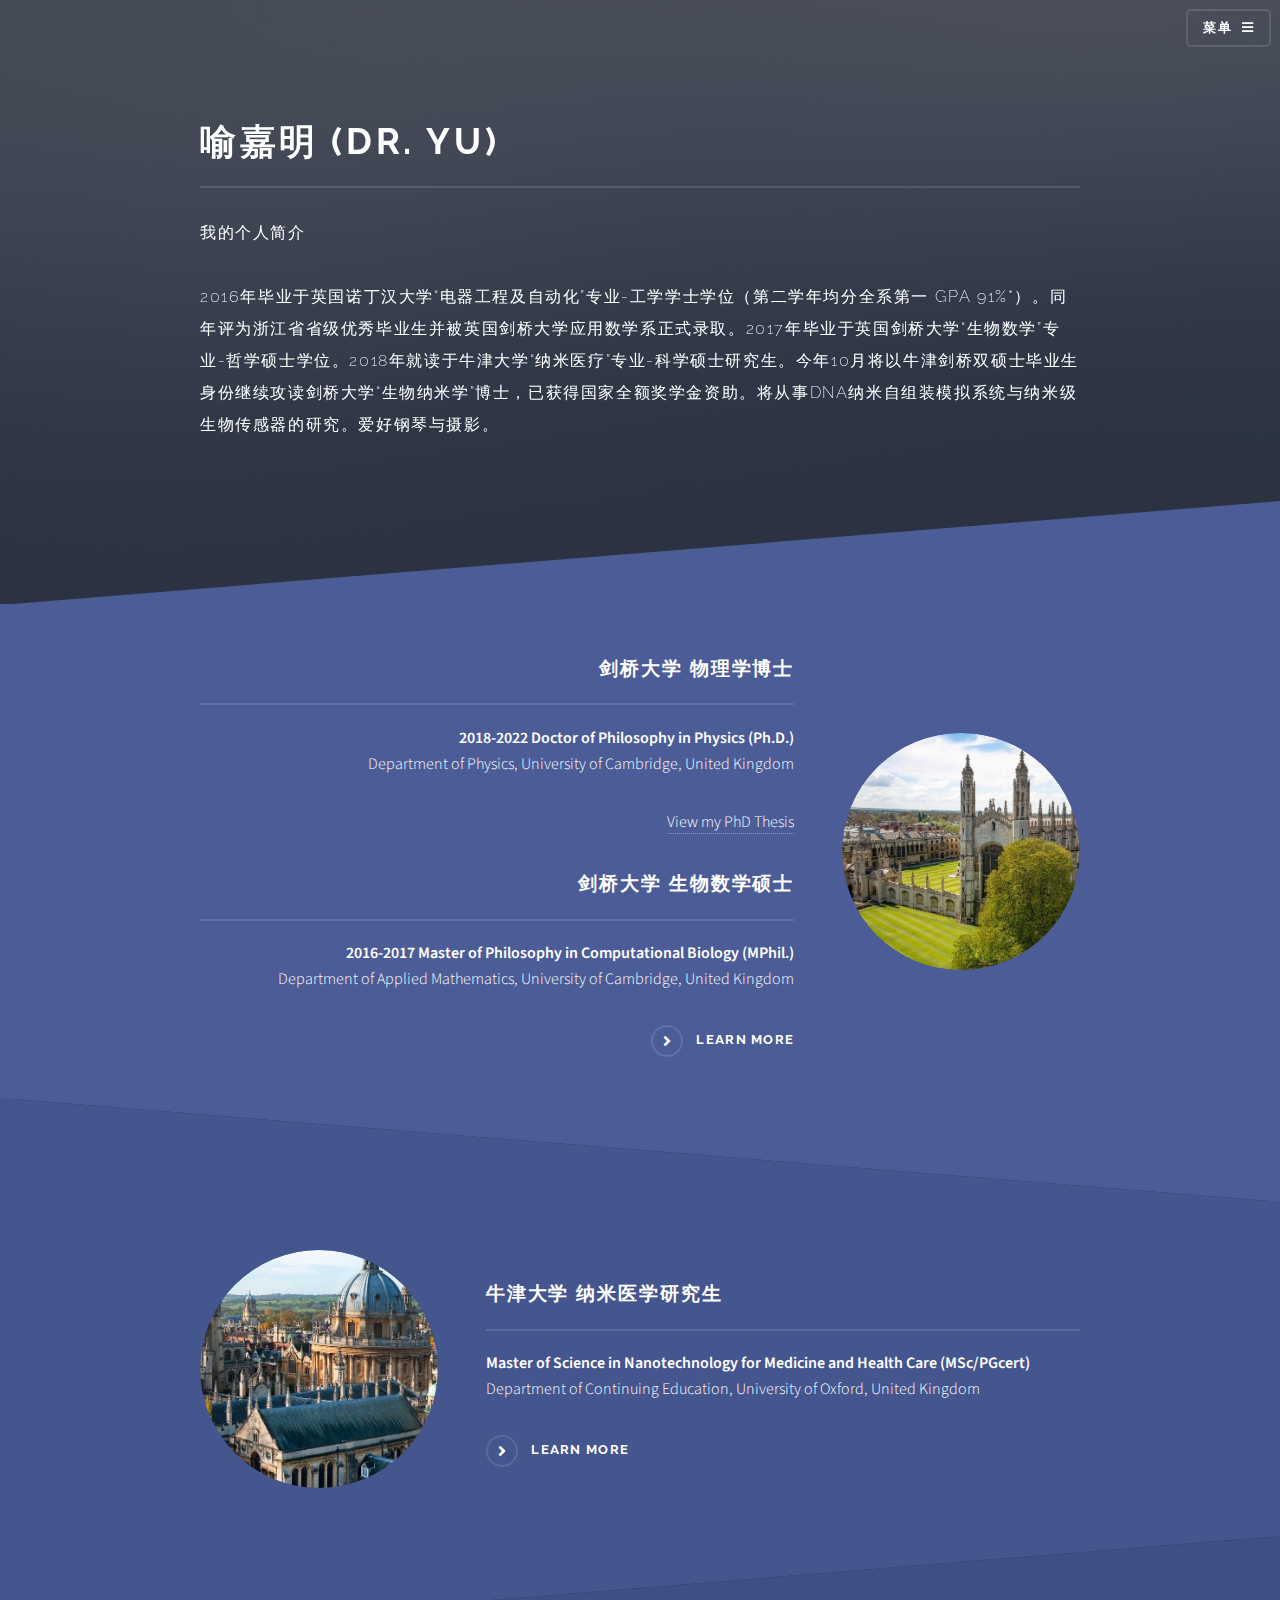
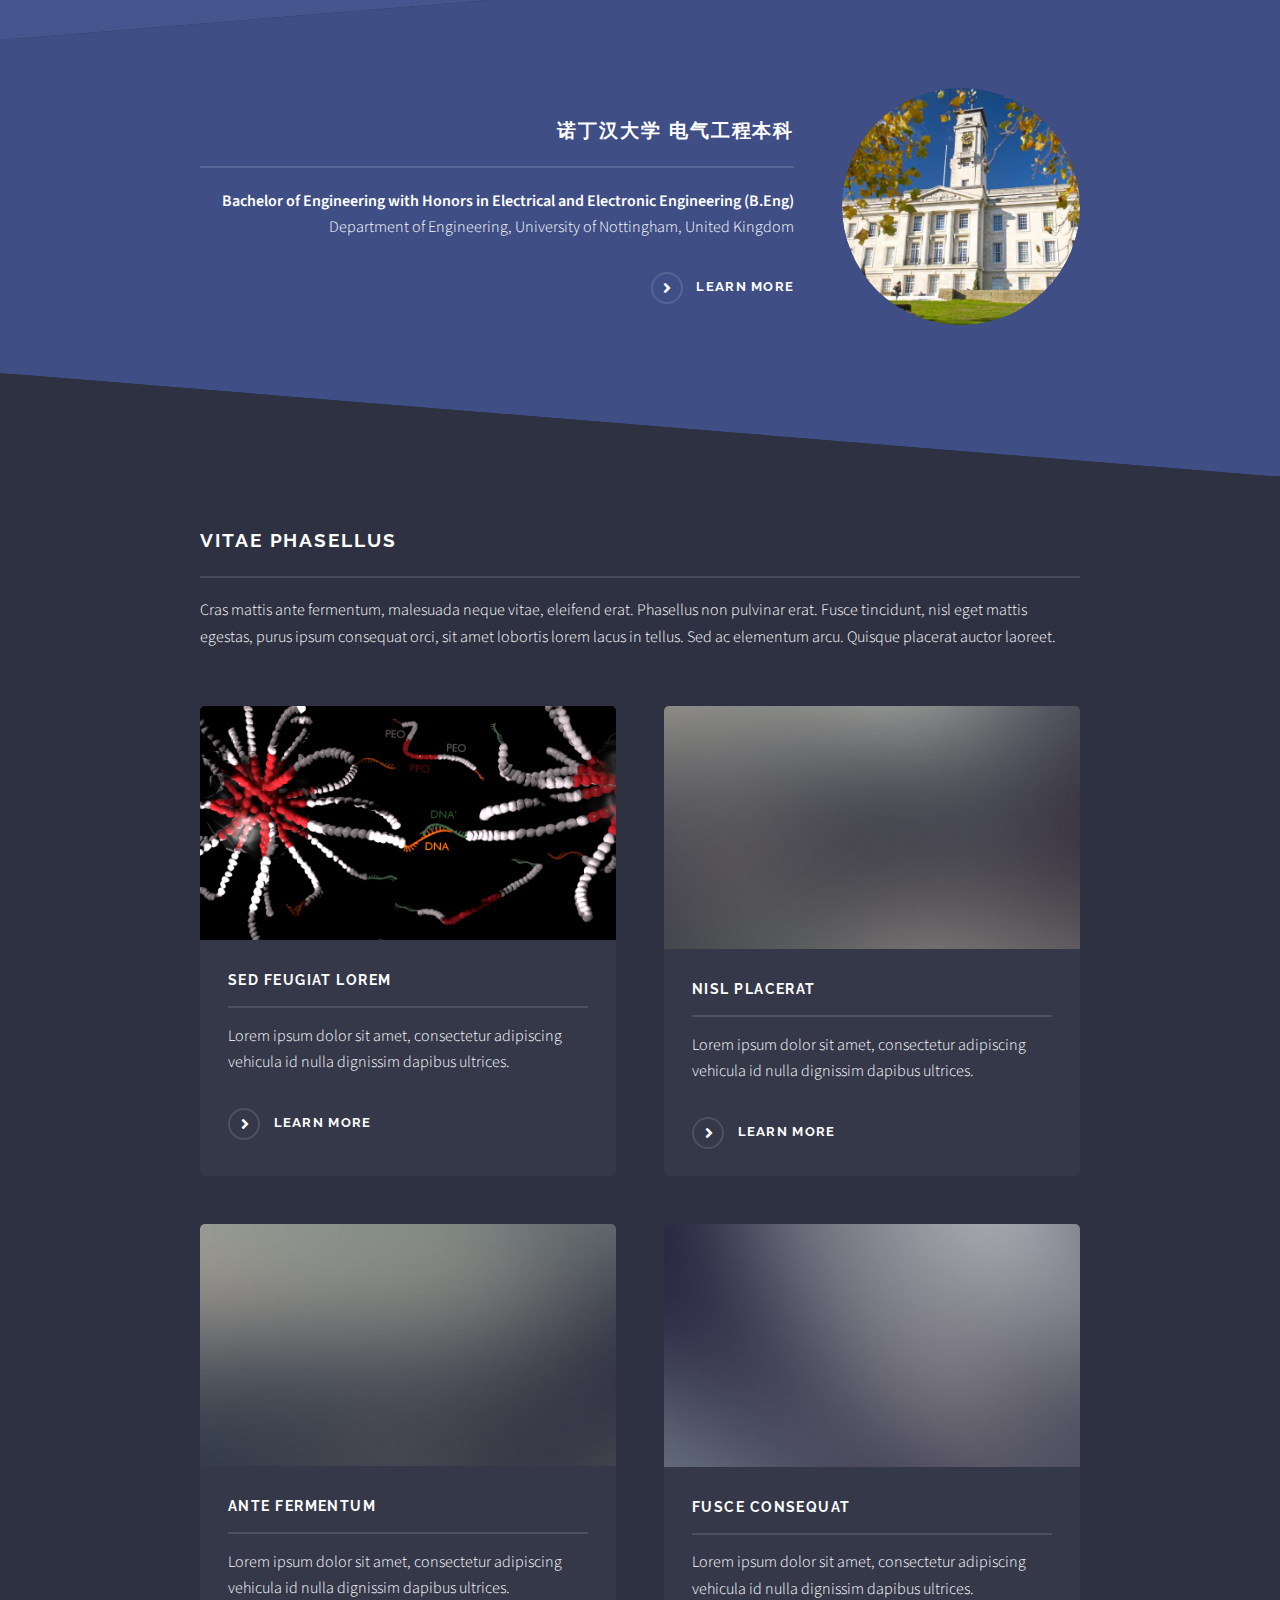
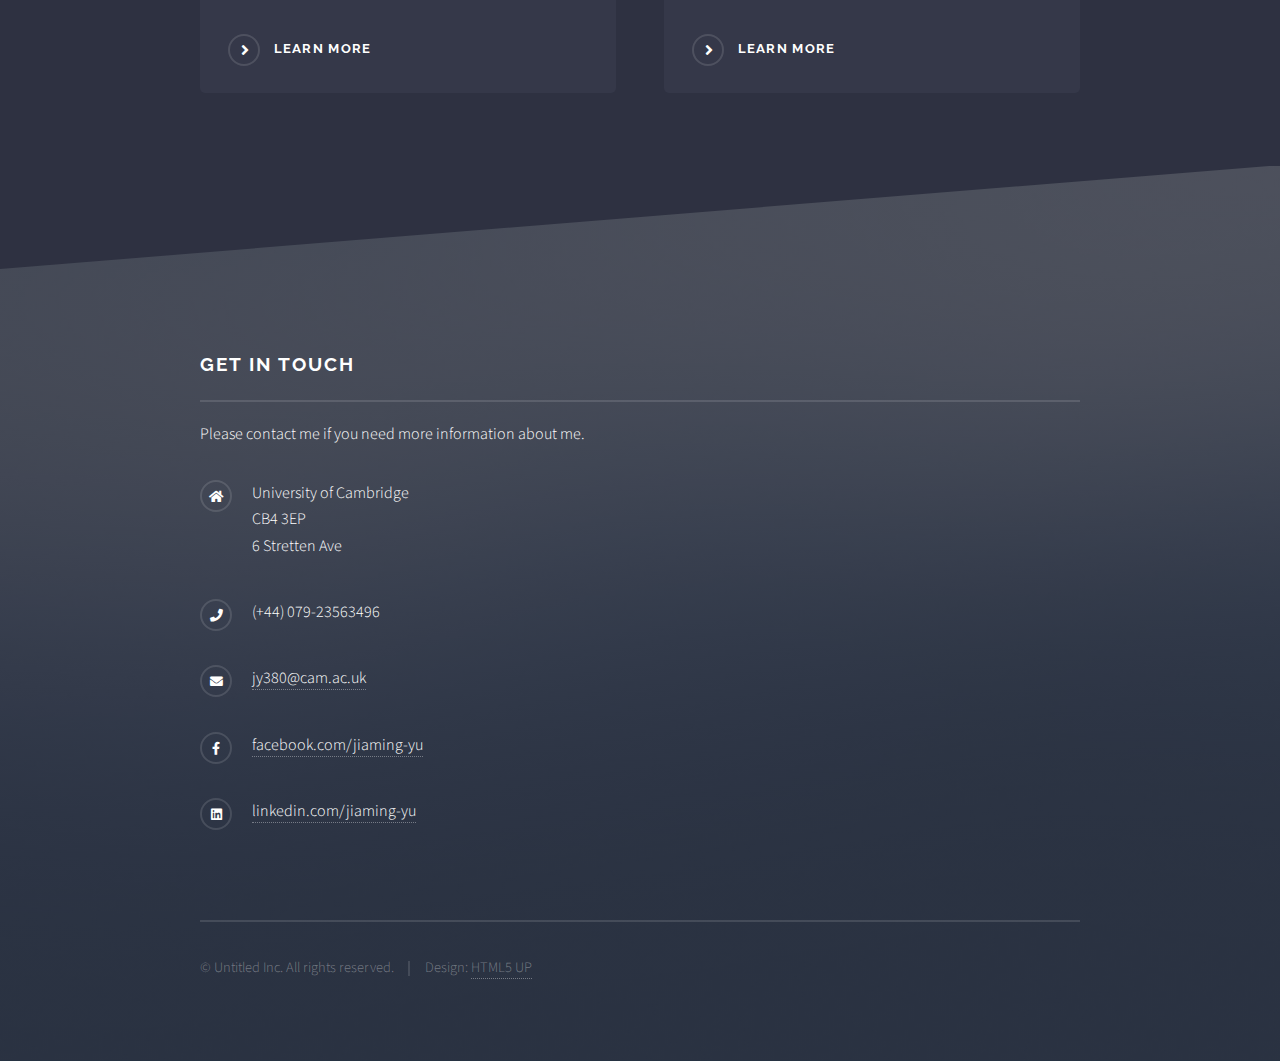
==== index_ch.html @ 535d7335 "My Portfolio" ====
<!DOCTYPE HTML>
<!--
	My personal Website for Jiaming Yu, Cambridge 
	html5up.net | @ajlkn
	Free for personal and commercial use under the CCA 3.0 license (html5up.net/license)
-->
<html>
	<head>
		<title>Jiaming Yu</title>
		<meta charset="utf-8" />
		<meta name="viewport" content="width=device-width, initial-scale=1, user-scalable=no" />
		<link rel="stylesheet" href="assets/css/main.css" />
		<noscript><link rel="stylesheet" href="assets/css/noscript.css" /></noscript>
	</head>
	<body class="is-preload">

		<!-- Page Wrapper -->
			<div id="page-wrapper">

				<!-- Header -->
					<header id="header" class="alt">
						<h1><a href="index.html">Jiaming Yu</a></h1>
						<nav>
							<a href="#menu">菜单</a>
						</nav>
					</header>

				<!-- Menu -->
					<nav id="menu">
						<div class="inner">
							<h2>菜单</h2>
							<ul class="links">
								<li><a href="index.html">返回英文版主页</a></li>
								<!-- <li><a href="#">Log In</a></li>
								<li><a href="#">Sign Up</a></li> -->
							</ul>
							<a href="#" class="close">Close</a>
						</div>
					</nav>

				<!-- Banner -->
					<section id="banner">
						<div class="inner">
							<h2>喻嘉明 (Dr. Yu)</h2>
							<p>我的个人简介</a></p>
							<p>2016年毕业于英国诺丁汉大学“电器工程及自动化”专业-工学学士学位（第二学年均分全系第一 GPA 91%*）。同年评为浙江省省级优秀毕业生并被英国剑桥大学应用数学系正式录取。2017年毕业于英国剑桥大学“生物数学”专业-哲学硕士学位。2018年就读于牛津大学“纳米医疗”专业-科学硕士研究生。今年10月将以牛津剑桥双硕士毕业生身份继续攻读剑桥大学“生物纳米学”博士，已获得国家全额奖学金资助。将从事DNA纳米自组装模拟系统与纳米级生物传感器的研究。爱好钢琴与摄影。</a></p>
						</div>
					</section>

				<!-- Wrapper -->
					<section id="wrapper">

						<!-- One -->
							<section id="one" class="wrapper spotlight style1">
								<div class="inner">
									<a href="#" class="image"><img src="images/cam.jpg" alt="" /></a>
									<div class="content">
										<h2 class="major">剑桥大学 物理学博士</h2>
										<b>2018-2022 Doctor of Philosophy in Physics (Ph.D.) </b>
										<p>Department of Physics, University of Cambridge, United Kingdom</p>
										<a href="https://www.repository.cam.ac.uk/handle/1810/345675">View my PhD Thesis</a>
										<p></p>
										<h2 class="major">剑桥大学 生物数学硕士</h2>
										<b>2016-2017 Master of Philosophy in Computational Biology (MPhil.)</b>
										<p>Department of Applied Mathematics, University of Cambridge, United Kingdom</p>
										<a href="education.html" class="special">Learn more</a>
									</div>
								</div>
							</section>

						<!-- Two -->
							<section id="two" class="wrapper alt spotlight style2">
								<div class="inner">
									<a href="#" class="image"><img src="images/College-UG-index.jpg" alt="" /></a>
									<div class="content">
										<h2 class="major">牛津大学 纳米医学研究生</h2>
										<b>Master of Science in Nanotechnology for Medicine and Health Care (MSc/PGcert)</b>
										<p>Department of Continuing Education, University of Oxford, United Kingdom</p>
										<a href="education.html" class="special">Learn more</a>
									</div>
								</div>
							</section>

						<!-- Three -->
							<section id="three" class="wrapper spotlight style3">
								<div class="inner">
									<a href="#" class="image"><img src="images/Cover--University-of-Nottingham.jpg" alt="" /></a>
									<div class="content">
										<h2 class="major">诺丁汉大学 电气工程本科</h2>
										<b>Bachelor of Engineering with Honors in Electrical and Electronic Engineering (B.Eng)</b>
										<p>Department of Engineering, University of Nottingham, United Kingdom</p>
										<a href="education.html" class="special">Learn more</a>
									</div>
								</div>
							</section>

						<!-- Four -->
							<section id="four" class="wrapper alt style1">
								<div class="inner">
									<h2 class="major">Vitae phasellus</h2>
									<p>Cras mattis ante fermentum, malesuada neque vitae, eleifend erat. Phasellus non pulvinar erat. Fusce tincidunt, nisl eget mattis egestas, purus ipsum consequat orci, sit amet lobortis lorem lacus in tellus. Sed ac elementum arcu. Quisque placerat auctor laoreet.</p>
									<section class="features">
										<article>
											<a href="research.html" class="image"><img src="images/DNA_Functionalised_Pluronics(JM).png" alt="" /></a>
											<h3 class="major">Sed feugiat lorem</h3>
											<p>Lorem ipsum dolor sit amet, consectetur adipiscing vehicula id nulla dignissim dapibus ultrices.</p>
											<a href="#" class="special">Learn more</a>
										</article>
										<article>
											<a href="#" class="image"><img src="images/pic05.jpg" alt="" /></a>
											<h3 class="major">Nisl placerat</h3>
											<p>Lorem ipsum dolor sit amet, consectetur adipiscing vehicula id nulla dignissim dapibus ultrices.</p>
											<a href="#" class="special">Learn more</a>
										</article>
										<article>
											<a href="#" class="image"><img src="images/pic06.jpg" alt="" /></a>
											<h3 class="major">Ante fermentum</h3>
											<p>Lorem ipsum dolor sit amet, consectetur adipiscing vehicula id nulla dignissim dapibus ultrices.</p>
											<a href="#" class="special">Learn more</a>
										</article>
										<article>
											<a href="#" class="image"><img src="images/pic07.jpg" alt="" /></a>
											<h3 class="major">Fusce consequat</h3>
											<p>Lorem ipsum dolor sit amet, consectetur adipiscing vehicula id nulla dignissim dapibus ultrices.</p>
											<a href="#" class="special">Learn more</a>
										</article>
									</section>
								</div>
							</section>

					</section>

				<!-- Footer -->
					<section id="footer">
						<div class="inner">
							<h2 class="major">Get in touch</h2>
							<p>Please contact me if you need more information about me.</p>
							<ul class="contact">
								<li class="icon solid fa-home">
									University of Cambridge<br />
									CB4 3EP <br />
									6 Stretten Ave
								</li>
								<li class="icon solid fa-phone">(+44) 079-23563496</li>
								<li class="icon solid fa-envelope"><a href="mailto:jy380@cam.ac.uk">jy380@cam.ac.uk</a></li>
								<!--<li class="icon brands fa-twitter"><a href="#">twitter.com/untitled-tld</a></li>-->
								<li class="icon brands fa-facebook-f"><a href="#">facebook.com/jiaming-yu</a></li>
								<li class="icon brands fa-linkedin"><a href="https://www.linkedin.com/in/jiaming-yu-%E5%96%BB%E5%98%89%E6%98%8E-850443b2/?originalSubdomain=uk">linkedin.com/jiaming-yu</a></li>
							</ul>
							<ul class="copyright">
								<li>&copy; Untitled Inc. All rights reserved.</li><li>Design: <a href="http://html5up.net">HTML5 UP</a></li>
							</ul>
						</div>
					</section>

			</div>

		<!-- Scripts -->
			<script src="assets/js/jquery.min.js"></script>
			<script src="assets/js/jquery.scrollex.min.js"></script>
			<script src="assets/js/browser.min.js"></script>
			<script src="assets/js/breakpoints.min.js"></script>
			<script src="assets/js/util.js"></script>
			<script src="assets/js/main.js"></script>

	</body>
</html>
---- assets/css/main.css ----
@import url(fontawesome-all.min.css);
@import url("https://fonts.googleapis.com/css?family=Raleway:200,700|Source+Sans+Pro:300,600,300italic,600italic");

/*
	Solid State by HTML5 UP
	html5up.net | @ajlkn
	Free for personal and commercial use under the CCA 3.0 license (html5up.net/license)
*/

html, body, div, span, applet, object,
iframe, h1, h2, h3, h4, h5, h6, p, blockquote,
pre, a, abbr, acronym, address, big, cite,
code, del, dfn, em, img, ins, kbd, q, s, samp,
small, strike, strong, sub, sup, tt, var, b,
u, i, center, dl, dt, dd, ol, ul, li, fieldset,
form, label, legend, table, caption, tbody,
tfoot, thead, tr, th, td, article, aside,
canvas, details, embed, figure, figcaption,
footer, header, hgroup, menu, nav, output, ruby,
section, summary, time, mark, audio, video {
	margin: 0;
	padding: 0;
	border: 0;
	font-size: 100%;
	font: inherit;
	vertical-align: baseline;}

article, aside, details, figcaption, figure,
footer, header, hgroup, menu, nav, section {
	display: block;}

body {
	line-height: 1;
}

ol, ul {
	list-style: none;
}

blockquote, q {
	quotes: none;
}

	blockquote:before, blockquote:after, q:before, q:after {
		content: '';
		content: none;
	}

table {
	border-collapse: collapse;
	border-spacing: 0;
}

body {
	-webkit-text-size-adjust: none;
}

mark {
	background-color: transparent;
	color: inherit;
}

input::-moz-focus-inner {
	border: 0;
	padding: 0;
}

input, select, textarea {
	-moz-appearance: none;
	-webkit-appearance: none;
	-ms-appearance: none;
	appearance: none;
}

/* Basic */

	@-ms-viewport {
		width: device-width;
	}

	body {
		-ms-overflow-style: scrollbar;
	}

	@media screen and (max-width: 480px) {

		html, body {
			min-width: 320px;
		}

	}

	html {
		box-sizing: border-box;
	}

	*, *:before, *:after {
		box-sizing: inherit;
	}

	body {
		background-color: #2e3141;
		background-image: linear-gradient(to top, rgba(46, 49, 65, 0.8), rgba(46, 49, 65, 0.8)), url("../../images/bg.jpg");
		background-size: auto, cover;
		background-attachment: fixed, fixed;
		background-position: center, center;
	}

		body.is-preload *, body.is-preload *:before, body.is-preload *:after {
			-moz-animation: none !important;
			-webkit-animation: none !important;
			-ms-animation: none !important;
			animation: none !important;
			-moz-transition: none !important;
			-webkit-transition: none !important;
			-ms-transition: none !important;
			transition: none !important;
		}

/* Type */

	body, input, select, textarea {
		color: #ffffff;
		font-family: "Source Sans Pro", Helvetica, sans-serif;
		font-size: 16.5pt;
		font-weight: 300;
		line-height: 1.65;
	}

		@media screen and (max-width: 1680px) {

			body, input, select, textarea {
				font-size: 13pt;
			}

		}

		@media screen and (max-width: 1280px) {

			body, input, select, textarea {
				font-size: 12pt;
			}

		}

		@media screen and (max-width: 980px) {

			body, input, select, textarea {
				font-size: 12pt;
			}

		}

		@media screen and (max-width: 736px) {

			body, input, select, textarea {
				font-size: 12pt;
			}

		}

		@media screen and (max-width: 480px) {

			body, input, select, textarea {
				font-size: 12pt;
			}

		}

	a {
		-moz-transition: color 0.2s ease-in-out, border-bottom-color 0.2s ease-in-out;
		-webkit-transition: color 0.2s ease-in-out, border-bottom-color 0.2s ease-in-out;
		-ms-transition: color 0.2s ease-in-out, border-bottom-color 0.2s ease-in-out;
		transition: color 0.2s ease-in-out, border-bottom-color 0.2s ease-in-out;
		border-bottom: dotted 1px rgba(255, 255, 255, 0.35);
		color: #ffffff;
		text-decoration: none;
	}

		a:hover {
			border-bottom-color: transparent;
			color: #ffffff !important;
		}

		a.special:not(.button) {
			text-decoration: none;
			border-bottom: 0;
			display: block;
			font-family: Raleway, Helvetica, sans-serif;
			font-size: 0.8em;
			font-weight: 700;
			letter-spacing: 0.1em;
			margin: 0 0 2em 0;
			text-transform: uppercase;
		}

			a.special:not(.button):before {
				-moz-osx-font-smoothing: grayscale;
				-webkit-font-smoothing: antialiased;
				display: inline-block;
				font-style: normal;
				font-variant: normal;
				text-rendering: auto;
				line-height: 1;
				text-transform: none !important;
				font-family: 'Font Awesome 5 Free';
				font-weight: 900;
			}

			a.special:not(.button):before {
				-moz-transition: background-color 0.2s ease-in-out;
				-webkit-transition: background-color 0.2s ease-in-out;
				-ms-transition: background-color 0.2s ease-in-out;
				transition: background-color 0.2s ease-in-out;
				border-radius: 100%;
				border: solid 2px rgba(255, 255, 255, 0.125);
				content: '\f105';
				display: inline-block;
				font-size: 1.25em;
				height: 2em;
				line-height: 1.75em;
				margin-right: 0.85em;
				text-align: center;
				text-indent: 0.15em;
				vertical-align: middle;
				width: 2em;
			}

			a.special:not(.button):hover:before {
				background-color: rgba(255, 255, 255, 0.025);
			}

			a.special:not(.button):active:before {
				background-color: rgba(255, 255, 255, 0.075);
			}

	strong, b {
		color: #ffffff;
		font-weight: 600;
	}

	em, i {
		font-style: italic;
	}

	p {
		margin: 0 0 2em 0;
	}

	h1, h2, h3, h4, h5, h6 {
		color: #ffffff;
		font-family: Raleway, Helvetica, sans-serif;
		font-weight: 700;
		letter-spacing: 0.1em;
		margin: 0 0 1em 0;
		text-transform: uppercase;
	}

		h1 a, h2 a, h3 a, h4 a, h5 a, h6 a {
			color: inherit;
			text-decoration: none;
			border-bottom: 0;
		}

		h1 span, h2 span, h3 span, h4 span, h5 span, h6 span {
			font-weight: 200;
		}

		h1.major, h2.major, h3.major, h4.major, h5.major, h6.major {
			padding-bottom: 1em;
			border-bottom: solid 2px rgba(255, 255, 255, 0.125);
		}

	h2 {
		font-size: 1.2em;
	}

	h3 {
		font-size: 0.9em;
	}

	h4 {
		font-size: 0.7em;
	}

	h5 {
		font-size: 0.7em;
	}

	h6 {
		font-size: 0.7em;
	}

	@media screen and (max-width: 736px) {

		h2 {
			font-size: 1em;
		}

		h3 {
			font-size: 0.8em;
		}

	}

	sub {
		font-size: 0.8em;
		position: relative;
		top: 0.5em;
	}

	sup {
		font-size: 0.8em;
		position: relative;
		top: -0.5em;
	}

	blockquote {
		border-left: solid 4px rgba(255, 255, 255, 0.125);
		font-style: italic;
		margin: 0 0 2em 0;
		padding: 0.5em 0 0.5em 2em;
	}

	code {
		background: rgba(255, 255, 255, 0.025);
		border-radius: 5px;
		border: solid 2px rgba(255, 255, 255, 0.125);
		font-family: "Courier New", monospace;
		font-size: 0.9em;
		margin: 0 0.25em;
		padding: 0.25em 0.65em;
	}

	pre {
		-webkit-overflow-scrolling: touch;
		font-family: "Courier New", monospace;
		font-size: 0.9em;
		margin: 0 0 2em 0;
	}

		pre code {
			display: block;
			line-height: 1.75em;
			padding: 1em 1.5em;
			overflow-x: auto;
		}

	hr {
		border: 0;
		border-bottom: solid 2px rgba(255, 255, 255, 0.125);
		margin: 2.5em 0;
	}

		hr.major {
			margin: 4em 0;
		}

	.align-left {
		text-align: left;
	}

	.align-center {
		text-align: center;
	}

	.align-right {
		text-align: right;
	}

/* Row */

	.row {
		display: flex;
		flex-wrap: wrap;
		box-sizing: border-box;
		align-items: stretch;
	}

		.row > * {
			box-sizing: border-box;
		}

		.row.gtr-uniform > * > :last-child {
			margin-bottom: 0;
		}

		.row.aln-left {
			justify-content: flex-start;
		}

		.row.aln-center {
			justify-content: center;
		}

		.row.aln-right {
			justify-content: flex-end;
		}

		.row.aln-top {
			align-items: flex-start;
		}

		.row.aln-middle {
			align-items: center;
		}

		.row.aln-bottom {
			align-items: flex-end;
		}

		.row > .imp {
			order: -1;
		}

		.row > .col-1 {
			width: 8.33333%;
		}

		.row > .off-1 {
			margin-left: 8.33333%;
		}

		.row > .col-2 {
			width: 16.66667%;
		}

		.row > .off-2 {
			margin-left: 16.66667%;
		}

		.row > .col-3 {
			width: 25%;
		}

		.row > .off-3 {
			margin-left: 25%;
		}

		.row > .col-4 {
			width: 33.33333%;
		}

		.row > .off-4 {
			margin-left: 33.33333%;
		}

		.row > .col-5 {
			width: 41.66667%;
		}

		.row > .off-5 {
			margin-left: 41.66667%;
		}

		.row > .col-6 {
			width: 50%;
		}

		.row > .off-6 {
			margin-left: 50%;
		}

		.row > .col-7 {
			width: 58.33333%;
		}

		.row > .off-7 {
			margin-left: 58.33333%;
		}

		.row > .col-8 {
			width: 66.66667%;
		}

		.row > .off-8 {
			margin-left: 66.66667%;
		}

		.row > .col-9 {
			width: 75%;
		}

		.row > .off-9 {
			margin-left: 75%;
		}

		.row > .col-10 {
			width: 83.33333%;
		}

		.row > .off-10 {
			margin-left: 83.33333%;
		}

		.row > .col-11 {
			width: 91.66667%;
		}

		.row > .off-11 {
			margin-left: 91.66667%;
		}

		.row > .col-12 {
			width: 100%;
		}

		.row > .off-12 {
			margin-left: 100%;
		}

		.row.gtr-0 {
			margin-top: 0;
			margin-left: 0em;
		}

			.row.gtr-0 > * {
				padding: 0 0 0 0em;
			}

			.row.gtr-0.gtr-uniform {
				margin-top: 0em;
			}

				.row.gtr-0.gtr-uniform > * {
					padding-top: 0em;
				}

		.row.gtr-25 {
			margin-top: 0;
			margin-left: -0.4375em;
		}

			.row.gtr-25 > * {
				padding: 0 0 0 0.4375em;
			}

			.row.gtr-25.gtr-uniform {
				margin-top: -0.4375em;
			}

				.row.gtr-25.gtr-uniform > * {
					padding-top: 0.4375em;
				}

		.row.gtr-50 {
			margin-top: 0;
			margin-left: -0.875em;
		}

			.row.gtr-50 > * {
				padding: 0 0 0 0.875em;
			}

			.row.gtr-50.gtr-uniform {
				margin-top: -0.875em;
			}

				.row.gtr-50.gtr-uniform > * {
					padding-top: 0.875em;
				}

		.row {
			margin-top: 0;
			margin-left: -1.75em;
		}

			.row > * {
				padding: 0 0 0 1.75em;
			}

			.row.gtr-uniform {
				margin-top: -1.75em;
			}

				.row.gtr-uniform > * {
					padding-top: 1.75em;
				}

		.row.gtr-150 {
			margin-top: 0;
			margin-left: -2.625em;
		}

			.row.gtr-150 > * {
				padding: 0 0 0 2.625em;
			}

			.row.gtr-150.gtr-uniform {
				margin-top: -2.625em;
			}

				.row.gtr-150.gtr-uniform > * {
					padding-top: 2.625em;
				}

		.row.gtr-200 {
			margin-top: 0;
			margin-left: -3.5em;
		}

			.row.gtr-200 > * {
				padding: 0 0 0 3.5em;
			}

			.row.gtr-200.gtr-uniform {
				margin-top: -3.5em;
			}

				.row.gtr-200.gtr-uniform > * {
					padding-top: 3.5em;
				}

		@media screen and (max-width: 1680px) {

			.row {
				display: flex;
				flex-wrap: wrap;
				box-sizing: border-box;
				align-items: stretch;
			}

				.row > * {
					box-sizing: border-box;
				}

				.row.gtr-uniform > * > :last-child {
					margin-bottom: 0;
				}

				.row.aln-left {
					justify-content: flex-start;
				}

				.row.aln-center {
					justify-content: center;
				}

				.row.aln-right {
					justify-content: flex-end;
				}

				.row.aln-top {
					align-items: flex-start;
				}

				.row.aln-middle {
					align-items: center;
				}

				.row.aln-bottom {
					align-items: flex-end;
				}

				.row > .imp-xlarge {
					order: -1;
				}

				.row > .col-1-xlarge {
					width: 8.33333%;
				}

				.row > .off-1-xlarge {
					margin-left: 8.33333%;
				}

				.row > .col-2-xlarge {
					width: 16.66667%;
				}

				.row > .off-2-xlarge {
					margin-left: 16.66667%;
				}

				.row > .col-3-xlarge {
					width: 25%;
				}

				.row > .off-3-xlarge {
					margin-left: 25%;
				}

				.row > .col-4-xlarge {
					width: 33.33333%;
				}

				.row > .off-4-xlarge {
					margin-left: 33.33333%;
				}

				.row > .col-5-xlarge {
					width: 41.66667%;
				}

				.row > .off-5-xlarge {
					margin-left: 41.66667%;
				}

				.row > .col-6-xlarge {
					width: 50%;
				}

				.row > .off-6-xlarge {
					margin-left: 50%;
				}

				.row > .col-7-xlarge {
					width: 58.33333%;
				}

				.row > .off-7-xlarge {
					margin-left: 58.33333%;
				}

				.row > .col-8-xlarge {
					width: 66.66667%;
				}

				.row > .off-8-xlarge {
					margin-left: 66.66667%;
				}

				.row > .col-9-xlarge {
					width: 75%;
				}

				.row > .off-9-xlarge {
					margin-left: 75%;
				}

				.row > .col-10-xlarge {
					width: 83.33333%;
				}

				.row > .off-10-xlarge {
					margin-left: 83.33333%;
				}

				.row > .col-11-xlarge {
					width: 91.66667%;
				}

				.row > .off-11-xlarge {
					margin-left: 91.66667%;
				}

				.row > .col-12-xlarge {
					width: 100%;
				}

				.row > .off-12-xlarge {
					margin-left: 100%;
				}

				.row.gtr-0 {
					margin-top: 0;
					margin-left: 0em;
				}

					.row.gtr-0 > * {
						padding: 0 0 0 0em;
					}

					.row.gtr-0.gtr-uniform {
						margin-top: 0em;
					}

						.row.gtr-0.gtr-uniform > * {
							padding-top: 0em;
						}

				.row.gtr-25 {
					margin-top: 0;
					margin-left: -0.4375em;
				}

					.row.gtr-25 > * {
						padding: 0 0 0 0.4375em;
					}

					.row.gtr-25.gtr-uniform {
						margin-top: -0.4375em;
					}

						.row.gtr-25.gtr-uniform > * {
							padding-top: 0.4375em;
						}

				.row.gtr-50 {
					margin-top: 0;
					margin-left: -0.875em;
				}

					.row.gtr-50 > * {
						padding: 0 0 0 0.875em;
					}

					.row.gtr-50.gtr-uniform {
						margin-top: -0.875em;
					}

						.row.gtr-50.gtr-uniform > * {
							padding-top: 0.875em;
						}

				.row {
					margin-top: 0;
					margin-left: -1.75em;
				}

					.row > * {
						padding: 0 0 0 1.75em;
					}

					.row.gtr-uniform {
						margin-top: -1.75em;
					}

						.row.gtr-uniform > * {
							padding-top: 1.75em;
						}

				.row.gtr-150 {
					margin-top: 0;
					margin-left: -2.625em;
				}

					.row.gtr-150 > * {
						padding: 0 0 0 2.625em;
					}

					.row.gtr-150.gtr-uniform {
						margin-top: -2.625em;
					}

						.row.gtr-150.gtr-uniform > * {
							padding-top: 2.625em;
						}

				.row.gtr-200 {
					margin-top: 0;
					margin-left: -3.5em;
				}

					.row.gtr-200 > * {
						padding: 0 0 0 3.5em;
					}

					.row.gtr-200.gtr-uniform {
						margin-top: -3.5em;
					}

						.row.gtr-200.gtr-uniform > * {
							padding-top: 3.5em;
						}

		}

		@media screen and (max-width: 1280px) {

			.row {
				display: flex;
				flex-wrap: wrap;
				box-sizing: border-box;
				align-items: stretch;
			}

				.row > * {
					box-sizing: border-box;
				}

				.row.gtr-uniform > * > :last-child {
					margin-bottom: 0;
				}

				.row.aln-left {
					justify-content: flex-start;
				}

				.row.aln-center {
					justify-content: center;
				}

				.row.aln-right {
					justify-content: flex-end;
				}

				.row.aln-top {
					align-items: flex-start;
				}

				.row.aln-middle {
					align-items: center;
				}

				.row.aln-bottom {
					align-items: flex-end;
				}

				.row > .imp-large {
					order: -1;
				}

				.row > .col-1-large {
					width: 8.33333%;
				}

				.row > .off-1-large {
					margin-left: 8.33333%;
				}

				.row > .col-2-large {
					width: 16.66667%;
				}

				.row > .off-2-large {
					margin-left: 16.66667%;
				}

				.row > .col-3-large {
					width: 25%;
				}

				.row > .off-3-large {
					margin-left: 25%;
				}

				.row > .col-4-large {
					width: 33.33333%;
				}

				.row > .off-4-large {
					margin-left: 33.33333%;
				}

				.row > .col-5-large {
					width: 41.66667%;
				}

				.row > .off-5-large {
					margin-left: 41.66667%;
				}

				.row > .col-6-large {
					width: 50%;
				}

				.row > .off-6-large {
					margin-left: 50%;
				}

				.row > .col-7-large {
					width: 58.33333%;
				}

				.row > .off-7-large {
					margin-left: 58.33333%;
				}

				.row > .col-8-large {
					width: 66.66667%;
				}

				.row > .off-8-large {
					margin-left: 66.66667%;
				}

				.row > .col-9-large {
					width: 75%;
				}

				.row > .off-9-large {
					margin-left: 75%;
				}

				.row > .col-10-large {
					width: 83.33333%;
				}

				.row > .off-10-large {
					margin-left: 83.33333%;
				}

				.row > .col-11-large {
					width: 91.66667%;
				}

				.row > .off-11-large {
					margin-left: 91.66667%;
				}

				.row > .col-12-large {
					width: 100%;
				}

				.row > .off-12-large {
					margin-left: 100%;
				}

				.row.gtr-0 {
					margin-top: 0;
					margin-left: 0em;
				}

					.row.gtr-0 > * {
						padding: 0 0 0 0em;
					}

					.row.gtr-0.gtr-uniform {
						margin-top: 0em;
					}

						.row.gtr-0.gtr-uniform > * {
							padding-top: 0em;
						}

				.row.gtr-25 {
					margin-top: 0;
					margin-left: -0.4375em;
				}

					.row.gtr-25 > * {
						padding: 0 0 0 0.4375em;
					}

					.row.gtr-25.gtr-uniform {
						margin-top: -0.4375em;
					}

						.row.gtr-25.gtr-uniform > * {
							padding-top: 0.4375em;
						}

				.row.gtr-50 {
					margin-top: 0;
					margin-left: -0.875em;
				}

					.row.gtr-50 > * {
						padding: 0 0 0 0.875em;
					}

					.row.gtr-50.gtr-uniform {
						margin-top: -0.875em;
					}

						.row.gtr-50.gtr-uniform > * {
							padding-top: 0.875em;
						}

				.row {
					margin-top: 0;
					margin-left: -1.75em;
				}

					.row > * {
						padding: 0 0 0 1.75em;
					}

					.row.gtr-uniform {
						margin-top: -1.75em;
					}

						.row.gtr-uniform > * {
							padding-top: 1.75em;
						}

				.row.gtr-150 {
					margin-top: 0;
					margin-left: -2.625em;
				}

					.row.gtr-150 > * {
						padding: 0 0 0 2.625em;
					}

					.row.gtr-150.gtr-uniform {
						margin-top: -2.625em;
					}

						.row.gtr-150.gtr-uniform > * {
							padding-top: 2.625em;
						}

				.row.gtr-200 {
					margin-top: 0;
					margin-left: -3.5em;
				}

					.row.gtr-200 > * {
						padding: 0 0 0 3.5em;
					}

					.row.gtr-200.gtr-uniform {
						margin-top: -3.5em;
					}

						.row.gtr-200.gtr-uniform > * {
							padding-top: 3.5em;
						}

		}

		@media screen and (max-width: 980px) {

			.row {
				display: flex;
				flex-wrap: wrap;
				box-sizing: border-box;
				align-items: stretch;
			}

				.row > * {
					box-sizing: border-box;
				}

				.row.gtr-uniform > * > :last-child {
					margin-bottom: 0;
				}

				.row.aln-left {
					justify-content: flex-start;
				}

				.row.aln-center {
					justify-content: center;
				}

				.row.aln-right {
					justify-content: flex-end;
				}

				.row.aln-top {
					align-items: flex-start;
				}

				.row.aln-middle {
					align-items: center;
				}

				.row.aln-bottom {
					align-items: flex-end;
				}

				.row > .imp-medium {
					order: -1;
				}

				.row > .col-1-medium {
					width: 8.33333%;
				}

				.row > .off-1-medium {
					margin-left: 8.33333%;
				}

				.row > .col-2-medium {
					width: 16.66667%;
				}

				.row > .off-2-medium {
					margin-left: 16.66667%;
				}

				.row > .col-3-medium {
					width: 25%;
				}

				.row > .off-3-medium {
					margin-left: 25%;
				}

				.row > .col-4-medium {
					width: 33.33333%;
				}

				.row > .off-4-medium {
					margin-left: 33.33333%;
				}

				.row > .col-5-medium {
					width: 41.66667%;
				}

				.row > .off-5-medium {
					margin-left: 41.66667%;
				}

				.row > .col-6-medium {
					width: 50%;
				}

				.row > .off-6-medium {
					margin-left: 50%;
				}

				.row > .col-7-medium {
					width: 58.33333%;
				}

				.row > .off-7-medium {
					margin-left: 58.33333%;
				}

				.row > .col-8-medium {
					width: 66.66667%;
				}

				.row > .off-8-medium {
					margin-left: 66.66667%;
				}

				.row > .col-9-medium {
					width: 75%;
				}

				.row > .off-9-medium {
					margin-left: 75%;
				}

				.row > .col-10-medium {
					width: 83.33333%;
				}

				.row > .off-10-medium {
					margin-left: 83.33333%;
				}

				.row > .col-11-medium {
					width: 91.66667%;
				}

				.row > .off-11-medium {
					margin-left: 91.66667%;
				}

				.row > .col-12-medium {
					width: 100%;
				}

				.row > .off-12-medium {
					margin-left: 100%;
				}

				.row.gtr-0 {
					margin-top: 0;
					margin-left: 0em;
				}

					.row.gtr-0 > * {
						padding: 0 0 0 0em;
					}

					.row.gtr-0.gtr-uniform {
						margin-top: 0em;
					}

						.row.gtr-0.gtr-uniform > * {
							padding-top: 0em;
						}

				.row.gtr-25 {
					margin-top: 0;
					margin-left: -0.4375em;
				}

					.row.gtr-25 > * {
						padding: 0 0 0 0.4375em;
					}

					.row.gtr-25.gtr-uniform {
						margin-top: -0.4375em;
					}

						.row.gtr-25.gtr-uniform > * {
							padding-top: 0.4375em;
						}

				.row.gtr-50 {
					margin-top: 0;
					margin-left: -0.875em;
				}

					.row.gtr-50 > * {
						padding: 0 0 0 0.875em;
					}

					.row.gtr-50.gtr-uniform {
						margin-top: -0.875em;
					}

						.row.gtr-50.gtr-uniform > * {
							padding-top: 0.875em;
						}

				.row {
					margin-top: 0;
					margin-left: -1.75em;
				}

					.row > * {
						padding: 0 0 0 1.75em;
					}

					.row.gtr-uniform {
						margin-top: -1.75em;
					}

						.row.gtr-uniform > * {
							padding-top: 1.75em;
						}

				.row.gtr-150 {
					margin-top: 0;
					margin-left: -2.625em;
				}

					.row.gtr-150 > * {
						padding: 0 0 0 2.625em;
					}

					.row.gtr-150.gtr-uniform {
						margin-top: -2.625em;
					}

						.row.gtr-150.gtr-uniform > * {
							padding-top: 2.625em;
						}

				.row.gtr-200 {
					margin-top: 0;
					margin-left: -3.5em;
				}

					.row.gtr-200 > * {
						padding: 0 0 0 3.5em;
					}

					.row.gtr-200.gtr-uniform {
						margin-top: -3.5em;
					}

						.row.gtr-200.gtr-uniform > * {
							padding-top: 3.5em;
						}

		}

		@media screen and (max-width: 736px) {

			.row {
				display: flex;
				flex-wrap: wrap;
				box-sizing: border-box;
				align-items: stretch;
			}

				.row > * {
					box-sizing: border-box;
				}

				.row.gtr-uniform > * > :last-child {
					margin-bottom: 0;
				}

				.row.aln-left {
					justify-content: flex-start;
				}

				.row.aln-center {
					justify-content: center;
				}

				.row.aln-right {
					justify-content: flex-end;
				}

				.row.aln-top {
					align-items: flex-start;
				}

				.row.aln-middle {
					align-items: center;
				}

				.row.aln-bottom {
					align-items: flex-end;
				}

				.row > .imp-small {
					order: -1;
				}

				.row > .col-1-small {
					width: 8.33333%;
				}

				.row > .off-1-small {
					margin-left: 8.33333%;
				}

				.row > .col-2-small {
					width: 16.66667%;
				}

				.row > .off-2-small {
					margin-left: 16.66667%;
				}

				.row > .col-3-small {
					width: 25%;
				}

				.row > .off-3-small {
					margin-left: 25%;
				}

				.row > .col-4-small {
					width: 33.33333%;
				}

				.row > .off-4-small {
					margin-left: 33.33333%;
				}

				.row > .col-5-small {
					width: 41.66667%;
				}

				.row > .off-5-small {
					margin-left: 41.66667%;
				}

				.row > .col-6-small {
					width: 50%;
				}

				.row > .off-6-small {
					margin-left: 50%;
				}

				.row > .col-7-small {
					width: 58.33333%;
				}

				.row > .off-7-small {
					margin-left: 58.33333%;
				}

				.row > .col-8-small {
					width: 66.66667%;
				}

				.row > .off-8-small {
					margin-left: 66.66667%;
				}

				.row > .col-9-small {
					width: 75%;
				}

				.row > .off-9-small {
					margin-left: 75%;
				}

				.row > .col-10-small {
					width: 83.33333%;
				}

				.row > .off-10-small {
					margin-left: 83.33333%;
				}

				.row > .col-11-small {
					width: 91.66667%;
				}

				.row > .off-11-small {
					margin-left: 91.66667%;
				}

				.row > .col-12-small {
					width: 100%;
				}

				.row > .off-12-small {
					margin-left: 100%;
				}

				.row.gtr-0 {
					margin-top: 0;
					margin-left: 0em;
				}

					.row.gtr-0 > * {
						padding: 0 0 0 0em;
					}

					.row.gtr-0.gtr-uniform {
						margin-top: 0em;
					}

						.row.gtr-0.gtr-uniform > * {
							padding-top: 0em;
						}

				.row.gtr-25 {
					margin-top: 0;
					margin-left: -0.3125em;
				}

					.row.gtr-25 > * {
						padding: 0 0 0 0.3125em;
					}

					.row.gtr-25.gtr-uniform {
						margin-top: -0.3125em;
					}

						.row.gtr-25.gtr-uniform > * {
							padding-top: 0.3125em;
						}

				.row.gtr-50 {
					margin-top: 0;
					margin-left: -0.625em;
				}

					.row.gtr-50 > * {
						padding: 0 0 0 0.625em;
					}

					.row.gtr-50.gtr-uniform {
						margin-top: -0.625em;
					}

						.row.gtr-50.gtr-uniform > * {
							padding-top: 0.625em;
						}

				.row {
					margin-top: 0;
					margin-left: -1.25em;
				}

					.row > * {
						padding: 0 0 0 1.25em;
					}

					.row.gtr-uniform {
						margin-top: -1.25em;
					}

						.row.gtr-uniform > * {
							padding-top: 1.25em;
						}

				.row.gtr-150 {
					margin-top: 0;
					margin-left: -1.875em;
				}

					.row.gtr-150 > * {
						padding: 0 0 0 1.875em;
					}

					.row.gtr-150.gtr-uniform {
						margin-top: -1.875em;
					}

						.row.gtr-150.gtr-uniform > * {
							padding-top: 1.875em;
						}

				.row.gtr-200 {
					margin-top: 0;
					margin-left: -2.5em;
				}

					.row.gtr-200 > * {
						padding: 0 0 0 2.5em;
					}

					.row.gtr-200.gtr-uniform {
						margin-top: -2.5em;
					}

						.row.gtr-200.gtr-uniform > * {
							padding-top: 2.5em;
						}

		}

		@media screen and (max-width: 480px) {

			.row {
				display: flex;
				flex-wrap: wrap;
				box-sizing: border-box;
				align-items: stretch;
			}

				.row > * {
					box-sizing: border-box;
				}

				.row.gtr-uniform > * > :last-child {
					margin-bottom: 0;
				}

				.row.aln-left {
					justify-content: flex-start;
				}

				.row.aln-center {
					justify-content: center;
				}

				.row.aln-right {
					justify-content: flex-end;
				}

				.row.aln-top {
					align-items: flex-start;
				}

				.row.aln-middle {
					align-items: center;
				}

				.row.aln-bottom {
					align-items: flex-end;
				}

				.row > .imp-xsmall {
					order: -1;
				}

				.row > .col-1-xsmall {
					width: 8.33333%;
				}

				.row > .off-1-xsmall {
					margin-left: 8.33333%;
				}

				.row > .col-2-xsmall {
					width: 16.66667%;
				}

				.row > .off-2-xsmall {
					margin-left: 16.66667%;
				}

				.row > .col-3-xsmall {
					width: 25%;
				}

				.row > .off-3-xsmall {
					margin-left: 25%;
				}

				.row > .col-4-xsmall {
					width: 33.33333%;
				}

				.row > .off-4-xsmall {
					margin-left: 33.33333%;
				}

				.row > .col-5-xsmall {
					width: 41.66667%;
				}

				.row > .off-5-xsmall {
					margin-left: 41.66667%;
				}

				.row > .col-6-xsmall {
					width: 50%;
				}

				.row > .off-6-xsmall {
					margin-left: 50%;
				}

				.row > .col-7-xsmall {
					width: 58.33333%;
				}

				.row > .off-7-xsmall {
					margin-left: 58.33333%;
				}

				.row > .col-8-xsmall {
					width: 66.66667%;
				}

				.row > .off-8-xsmall {
					margin-left: 66.66667%;
				}

				.row > .col-9-xsmall {
					width: 75%;
				}

				.row > .off-9-xsmall {
					margin-left: 75%;
				}

				.row > .col-10-xsmall {
					width: 83.33333%;
				}

				.row > .off-10-xsmall {
					margin-left: 83.33333%;
				}

				.row > .col-11-xsmall {
					width: 91.66667%;
				}

				.row > .off-11-xsmall {
					margin-left: 91.66667%;
				}

				.row > .col-12-xsmall {
					width: 100%;
				}

				.row > .off-12-xsmall {
					margin-left: 100%;
				}

				.row.gtr-0 {
					margin-top: 0;
					margin-left: 0em;
				}

					.row.gtr-0 > * {
						padding: 0 0 0 0em;
					}

					.row.gtr-0.gtr-uniform {
						margin-top: 0em;
					}

						.row.gtr-0.gtr-uniform > * {
							padding-top: 0em;
						}

				.row.gtr-25 {
					margin-top: 0;
					margin-left: -0.3125em;
				}

					.row.gtr-25 > * {
						padding: 0 0 0 0.3125em;
					}

					.row.gtr-25.gtr-uniform {
						margin-top: -0.3125em;
					}

						.row.gtr-25.gtr-uniform > * {
							padding-top: 0.3125em;
						}

				.row.gtr-50 {
					margin-top: 0;
					margin-left: -0.625em;
				}

					.row.gtr-50 > * {
						padding: 0 0 0 0.625em;
					}

					.row.gtr-50.gtr-uniform {
						margin-top: -0.625em;
					}

						.row.gtr-50.gtr-uniform > * {
							padding-top: 0.625em;
						}

				.row {
					margin-top: 0;
					margin-left: -1.25em;
				}

					.row > * {
						padding: 0 0 0 1.25em;
					}

					.row.gtr-uniform {
						margin-top: -1.25em;
					}

						.row.gtr-uniform > * {
							padding-top: 1.25em;
						}

				.row.gtr-150 {
					margin-top: 0;
					margin-left: -1.875em;
				}

					.row.gtr-150 > * {
						padding: 0 0 0 1.875em;
					}

					.row.gtr-150.gtr-uniform {
						margin-top: -1.875em;
					}

						.row.gtr-150.gtr-uniform > * {
							padding-top: 1.875em;
						}

				.row.gtr-200 {
					margin-top: 0;
					margin-left: -2.5em;
				}

					.row.gtr-200 > * {
						padding: 0 0 0 2.5em;
					}

					.row.gtr-200.gtr-uniform {
						margin-top: -2.5em;
					}

						.row.gtr-200.gtr-uniform > * {
							padding-top: 2.5em;
						}

		}

		@media screen and (max-width: 360px) {

			.row {
				display: flex;
				flex-wrap: wrap;
				box-sizing: border-box;
				align-items: stretch;
			}

				.row > * {
					box-sizing: border-box;
				}

				.row.gtr-uniform > * > :last-child {
					margin-bottom: 0;
				}

				.row.aln-left {
					justify-content: flex-start;
				}

				.row.aln-center {
					justify-content: center;
				}

				.row.aln-right {
					justify-content: flex-end;
				}

				.row.aln-top {
					align-items: flex-start;
				}

				.row.aln-middle {
					align-items: center;
				}

				.row.aln-bottom {
					align-items: flex-end;
				}

				.row > .imp-xxsmall {
					order: -1;
				}

				.row > .col-1-xxsmall {
					width: 8.33333%;
				}

				.row > .off-1-xxsmall {
					margin-left: 8.33333%;
				}

				.row > .col-2-xxsmall {
					width: 16.66667%;
				}

				.row > .off-2-xxsmall {
					margin-left: 16.66667%;
				}

				.row > .col-3-xxsmall {
					width: 25%;
				}

				.row > .off-3-xxsmall {
					margin-left: 25%;
				}

				.row > .col-4-xxsmall {
					width: 33.33333%;
				}

				.row > .off-4-xxsmall {
					margin-left: 33.33333%;
				}

				.row > .col-5-xxsmall {
					width: 41.66667%;
				}

				.row > .off-5-xxsmall {
					margin-left: 41.66667%;
				}

				.row > .col-6-xxsmall {
					width: 50%;
				}

				.row > .off-6-xxsmall {
					margin-left: 50%;
				}

				.row > .col-7-xxsmall {
					width: 58.33333%;
				}

				.row > .off-7-xxsmall {
					margin-left: 58.33333%;
				}

				.row > .col-8-xxsmall {
					width: 66.66667%;
				}

				.row > .off-8-xxsmall {
					margin-left: 66.66667%;
				}

				.row > .col-9-xxsmall {
					width: 75%;
				}

				.row > .off-9-xxsmall {
					margin-left: 75%;
				}

				.row > .col-10-xxsmall {
					width: 83.33333%;
				}

				.row > .off-10-xxsmall {
					margin-left: 83.33333%;
				}

				.row > .col-11-xxsmall {
					width: 91.66667%;
				}

				.row > .off-11-xxsmall {
					margin-left: 91.66667%;
				}

				.row > .col-12-xxsmall {
					width: 100%;
				}

				.row > .off-12-xxsmall {
					margin-left: 100%;
				}

				.row.gtr-0 {
					margin-top: 0;
					margin-left: 0em;
				}

					.row.gtr-0 > * {
						padding: 0 0 0 0em;
					}

					.row.gtr-0.gtr-uniform {
						margin-top: 0em;
					}

						.row.gtr-0.gtr-uniform > * {
							padding-top: 0em;
						}

				.row.gtr-25 {
					margin-top: 0;
					margin-left: -0.3125em;
				}

					.row.gtr-25 > * {
						padding: 0 0 0 0.3125em;
					}

					.row.gtr-25.gtr-uniform {
						margin-top: -0.3125em;
					}

						.row.gtr-25.gtr-uniform > * {
							padding-top: 0.3125em;
						}

				.row.gtr-50 {
					margin-top: 0;
					margin-left: -0.625em;
				}

					.row.gtr-50 > * {
						padding: 0 0 0 0.625em;
					}

					.row.gtr-50.gtr-uniform {
						margin-top: -0.625em;
					}

						.row.gtr-50.gtr-uniform > * {
							padding-top: 0.625em;
						}

				.row {
					margin-top: 0;
					margin-left: -1.25em;
				}

					.row > * {
						padding: 0 0 0 1.25em;
					}

					.row.gtr-uniform {
						margin-top: -1.25em;
					}

						.row.gtr-uniform > * {
							padding-top: 1.25em;
						}

				.row.gtr-150 {
					margin-top: 0;
					margin-left: -1.875em;
				}

					.row.gtr-150 > * {
						padding: 0 0 0 1.875em;
					}

					.row.gtr-150.gtr-uniform {
						margin-top: -1.875em;
					}

						.row.gtr-150.gtr-uniform > * {
							padding-top: 1.875em;
						}

				.row.gtr-200 {
					margin-top: 0;
					margin-left: -2.5em;
				}

					.row.gtr-200 > * {
						padding: 0 0 0 2.5em;
					}

					.row.gtr-200.gtr-uniform {
						margin-top: -2.5em;
					}

						.row.gtr-200.gtr-uniform > * {
							padding-top: 2.5em;
						}

		}

/* Section/Article */

	section.special, article.special {
		text-align: center;
	}

/* Form */

	form {
		margin: 0 0 2em 0;
	}

		form > :last-child {
			margin-bottom: 0;
		}

		form > .fields {
			display: -moz-flex;
			display: -webkit-flex;
			display: -ms-flex;
			display: flex;
			-moz-flex-wrap: wrap;
			-webkit-flex-wrap: wrap;
			-ms-flex-wrap: wrap;
			flex-wrap: wrap;
			width: calc(100% + 3em);
			margin: -1.5em 0 2em -1.5em;
		}

			form > .fields > .field {
				-moz-flex-grow: 0;
				-webkit-flex-grow: 0;
				-ms-flex-grow: 0;
				flex-grow: 0;
				-moz-flex-shrink: 0;
				-webkit-flex-shrink: 0;
				-ms-flex-shrink: 0;
				flex-shrink: 0;
				padding: 1.5em 0 0 1.5em;
				width: calc(100% - 1.5em);
			}

				form > .fields > .field.half {
					width: calc(50% - 0.75em);
				}

				form > .fields > .field.third {
					width: calc(100%/3 - 0.5em);
				}

				form > .fields > .field.quarter {
					width: calc(25% - 0.375em);
				}

		@media screen and (max-width: 480px) {

			form > .fields {
				width: calc(100% + 3em);
				margin: -1.5em 0 2em -1.5em;
			}

				form > .fields > .field {
					padding: 1.5em 0 0 1.5em;
					width: calc(100% - 1.5em);
				}

					form > .fields > .field.half {
						width: calc(100% - 1.5em);
					}

					form > .fields > .field.third {
						width: calc(100% - 1.5em);
					}

					form > .fields > .field.quarter {
						width: calc(100% - 1.5em);
					}

		}

	label {
		color: #ffffff;
		display: block;
		font-family: Raleway, Helvetica, sans-serif;
		font-size: 0.8em;
		font-weight: 700;
		letter-spacing: 0.1em;
		margin: 0 0 0.7em 0;
		text-transform: uppercase;
	}

	input[type="text"],
	input[type="password"],
	input[type="email"],
	input[type="tel"],
	select,
	textarea {
		-moz-appearance: none;
		-webkit-appearance: none;
		-ms-appearance: none;
		appearance: none;
		background: rgba(255, 255, 255, 0.025);
		border-radius: 5px;
		border: none;
		border: solid 2px rgba(255, 255, 255, 0.125);
		color: inherit;
		display: block;
		outline: 0;
		padding: 0 1em;
		text-decoration: none;
		width: 100%;
	}

		input[type="text"]:invalid,
		input[type="password"]:invalid,
		input[type="email"]:invalid,
		input[type="tel"]:invalid,
		select:invalid,
		textarea:invalid {
			box-shadow: none;
		}

		input[type="text"]:focus,
		input[type="password"]:focus,
		input[type="email"]:focus,
		input[type="tel"]:focus,
		select:focus,
		textarea:focus {
			border-color: #5b6ba6;
		}

	select {
		background-image: url("data:image/svg+xml;charset=utf8,%3Csvg xmlns='http://www.w3.org/2000/svg' width='40' height='40' preserveAspectRatio='none' viewBox='0 0 40 40'%3E%3Cpath d='M9.4,12.3l10.4,10.4l10.4-10.4c0.2-0.2,0.5-0.4,0.9-0.4c0.3,0,0.6,0.1,0.9,0.4l3.3,3.3c0.2,0.2,0.4,0.5,0.4,0.9 c0,0.4-0.1,0.6-0.4,0.9L20.7,31.9c-0.2,0.2-0.5,0.4-0.9,0.4c-0.3,0-0.6-0.1-0.9-0.4L4.3,17.3c-0.2-0.2-0.4-0.5-0.4-0.9 c0-0.4,0.1-0.6,0.4-0.9l3.3-3.3c0.2-0.2,0.5-0.4,0.9-0.4S9.1,12.1,9.4,12.3z' fill='rgba(255, 255, 255, 0.125)' /%3E%3C/svg%3E");
		background-size: 1.25rem;
		background-repeat: no-repeat;
		background-position: calc(100% - 1rem) center;
		height: 2.75em;
		padding-right: 2.75em;
		text-overflow: ellipsis;
	}

		select option {
			color: #ffffff;
			background: #2e3141;
		}

		select:focus::-ms-value {
			background-color: transparent;
		}

		select::-ms-expand {
			display: none;
		}

	input[type="text"],
	input[type="password"],
	input[type="email"],
	select {
		height: 2.75em;
	}

	textarea {
		padding: 0.75em 1em;
	}

	input[type="checkbox"],
	input[type="radio"] {
		-moz-appearance: none;
		-webkit-appearance: none;
		-ms-appearance: none;
		appearance: none;
		display: block;
		float: left;
		margin-right: -2em;
		opacity: 0;
		width: 1em;
		z-index: -1;
	}

		input[type="checkbox"] + label,
		input[type="radio"] + label {
			text-decoration: none;
			color: #ffffff;
			cursor: pointer;
			display: inline-block;
			font-size: 1em;
			font-family: "Source Sans Pro", Helvetica, sans-serif;
			text-transform: none;
			letter-spacing: 0;
			font-weight: 300;
			padding-left: 2.4em;
			padding-right: 0.75em;
			position: relative;
		}

			input[type="checkbox"] + label:before,
			input[type="radio"] + label:before {
				-moz-osx-font-smoothing: grayscale;
				-webkit-font-smoothing: antialiased;
				display: inline-block;
				font-style: normal;
				font-variant: normal;
				text-rendering: auto;
				line-height: 1;
				text-transform: none !important;
				font-family: 'Font Awesome 5 Free';
				font-weight: 900;
			}

			input[type="checkbox"] + label:before,
			input[type="radio"] + label:before {
				background: rgba(255, 255, 255, 0.025);
				border-radius: 5px;
				border: solid 2px rgba(255, 255, 255, 0.125);
				content: '';
				display: inline-block;
				font-size: 0.8em;
				height: 2.0625em;
				left: 0;
				line-height: 2.0625em;
				position: absolute;
				text-align: center;
				top: 0;
				width: 2.0625em;
			}

		input[type="checkbox"]:checked + label:before,
		input[type="radio"]:checked + label:before {
			background: #ffffff;
			border-color: #ffffff;
			content: '\f00c';
			color: #2e3141;
		}

		input[type="checkbox"]:focus + label:before,
		input[type="radio"]:focus + label:before {
			border-color: #4c5c96;
		}

	input[type="checkbox"] + label:before {
		border-radius: 5px;
	}

	input[type="radio"] + label:before {
		border-radius: 100%;
	}

	::-webkit-input-placeholder {
		color: rgba(255, 255, 255, 0.35) !important;
		opacity: 1.0;
	}

	:-moz-placeholder {
		color: rgba(255, 255, 255, 0.35) !important;
		opacity: 1.0;
	}

	::-moz-placeholder {
		color: rgba(255, 255, 255, 0.35) !important;
		opacity: 1.0;
	}

	:-ms-input-placeholder {
		color: rgba(255, 255, 255, 0.35) !important;
		opacity: 1.0;
	}

/* Box */

	.box {
		border-radius: 5px;
		border: solid 2px rgba(255, 255, 255, 0.125);
		margin-bottom: 2em;
		padding: 1.5em;
	}

		.box > :last-child,
		.box > :last-child > :last-child,
		.box > :last-child > :last-child > :last-child {
			margin-bottom: 0;
		}

		.box.alt {
			border: 0;
			border-radius: 0;
			padding: 0;
		}

/* Icon */

	.icon {
		text-decoration: none;
		border-bottom: none;
		position: relative;
	}

		.icon:before {
			-moz-osx-font-smoothing: grayscale;
			-webkit-font-smoothing: antialiased;
			display: inline-block;
			font-style: normal;
			font-variant: normal;
			text-rendering: auto;
			line-height: 1;
			text-transform: none !important;
			font-family: 'Font Awesome 5 Free';
			font-weight: 400;
		}

		.icon > .label {
			display: none;
		}

		.icon:before {
			line-height: inherit;
		}

		.icon.solid:before {
			font-weight: 900;
		}

		.icon.brands:before {
			font-family: 'Font Awesome 5 Brands';
		}

/* Image */

	.image {
		border-radius: 5px;
		border: 0;
		display: inline-block;
		position: relative;
	}

		.image img {
			border-radius: 5px;
			display: block;
		}

		.image.left, .image.right {
			max-width: 40%;
		}

			.image.left img, .image.right img {
				width: 100%;
			}

		.image.left {
			float: left;
			padding: 0 1.5em 1em 0;
			top: 0.25em;
		}

		.image.right {
			float: right;
			padding: 0 0 1em 1.5em;
			top: 0.25em;
		}

		.image.fit {
			display: block;
			margin: 0 0 2em 0;
			width: 100%;
		}

			.image.fit img {
				width: 100%;
			}

		.image.main {
			display: block;
			margin: 0 0 3em 0;
			width: 100%;
		}

			.image.main img {
				width: 100%;
			}

/* List */

	ol {
		list-style: decimal;
		margin: 0 0 2em 0;
		padding-left: 1.25em;
	}

		ol li {
			padding-left: 0.25em;
		}

	ul {
		list-style: disc;
		margin: 0 0 2em 0;
		padding-left: 1em;
	}

		ul li {
			padding-left: 0.5em;
		}

		ul.alt {
			list-style: none;
			padding-left: 0;
		}

			ul.alt li {
				border-top: solid 1px rgba(255, 255, 255, 0.125);
				padding: 0.5em 0;
			}

				ul.alt li:first-child {
					border-top: 0;
					padding-top: 0;
				}

	dl {
		margin: 0 0 2em 0;
	}

		dl dt {
			display: block;
			font-weight: 600;
			margin: 0 0 1em 0;
		}

		dl dd {
			margin-left: 2em;
		}

/* Actions */

	ul.actions {
		display: -moz-flex;
		display: -webkit-flex;
		display: -ms-flex;
		display: flex;
		cursor: default;
		list-style: none;
		margin-left: -1em;
		padding-left: 0;
	}

		ul.actions li {
			padding: 0 0 0 1em;
			vertical-align: middle;
		}

		ul.actions.special {
			-moz-justify-content: center;
			-webkit-justify-content: center;
			-ms-justify-content: center;
			justify-content: center;
			width: 100%;
			margin-left: 0;
		}

			ul.actions.special li:first-child {
				padding-left: 0;
			}

		ul.actions.stacked {
			-moz-flex-direction: column;
			-webkit-flex-direction: column;
			-ms-flex-direction: column;
			flex-direction: column;
			margin-left: 0;
		}

			ul.actions.stacked li {
				padding: 1.3em 0 0 0;
			}

				ul.actions.stacked li:first-child {
					padding-top: 0;
				}

		ul.actions.fit {
			width: calc(100% + 1em);
		}

			ul.actions.fit li {
				-moz-flex-grow: 1;
				-webkit-flex-grow: 1;
				-ms-flex-grow: 1;
				flex-grow: 1;
				-moz-flex-shrink: 1;
				-webkit-flex-shrink: 1;
				-ms-flex-shrink: 1;
				flex-shrink: 1;
				width: 100%;
			}

				ul.actions.fit li > * {
					width: 100%;
				}

			ul.actions.fit.stacked {
				width: 100%;
			}

		@media screen and (max-width: 480px) {

			ul.actions:not(.fixed) {
				-moz-flex-direction: column;
				-webkit-flex-direction: column;
				-ms-flex-direction: column;
				flex-direction: column;
				margin-left: 0;
				width: 100% !important;
			}

				ul.actions:not(.fixed) li {
					-moz-flex-grow: 1;
					-webkit-flex-grow: 1;
					-ms-flex-grow: 1;
					flex-grow: 1;
					-moz-flex-shrink: 1;
					-webkit-flex-shrink: 1;
					-ms-flex-shrink: 1;
					flex-shrink: 1;
					padding: 1em 0 0 0;
					text-align: center;
					width: 100%;
				}

					ul.actions:not(.fixed) li > * {
						width: 100%;
					}

					ul.actions:not(.fixed) li:first-child {
						padding-top: 0;
					}

					ul.actions:not(.fixed) li input[type="submit"],
					ul.actions:not(.fixed) li input[type="reset"],
					ul.actions:not(.fixed) li input[type="button"],
					ul.actions:not(.fixed) li button,
					ul.actions:not(.fixed) li .button {
						width: 100%;
					}

						ul.actions:not(.fixed) li input[type="submit"].icon:before,
						ul.actions:not(.fixed) li input[type="reset"].icon:before,
						ul.actions:not(.fixed) li input[type="button"].icon:before,
						ul.actions:not(.fixed) li button.icon:before,
						ul.actions:not(.fixed) li .button.icon:before {
							margin-left: -0.5rem;
						}

		}

/* Icons */

	ul.icons {
		cursor: default;
		list-style: none;
		padding-left: 0;
	}

		ul.icons li {
			display: inline-block;
			padding: 0 1em 0 0;
		}

			ul.icons li:last-child {
				padding-right: 0;
			}

			ul.icons li .icon:before {
				font-size: 1.25em;
			}

/* Contact */

	ul.contact {
		list-style: none;
		padding: 0;
	}

		ul.contact li {
			text-decoration: none;
			margin: 2.5em 0 0 0;
			padding: 0 0 0 3.25em;
			position: relative;
		}

			ul.contact li:before {
				-moz-osx-font-smoothing: grayscale;
				-webkit-font-smoothing: antialiased;
				display: inline-block;
				font-style: normal;
				font-variant: normal;
				text-rendering: auto;
				line-height: 1;
				text-transform: none !important;
				font-family: 'Font Awesome 5 Free';
				font-weight: 400;
			}

			ul.contact li:before {
				border-radius: 100%;
				border: solid 2px rgba(255, 255, 255, 0.125);
				display: inline-block;
				font-size: 0.8em;
				height: 2.5em;
				left: 0;
				line-height: 2.35em;
				position: absolute;
				text-align: center;
				top: 0;
				width: 2.5em;
			}

			ul.contact li:first-child {
				margin-top: 0;
			}

		@media screen and (max-width: 736px) {

			ul.contact li {
				margin: 1.5em 0 0 0;
			}

		}

/* Pagination */

	ul.pagination {
		cursor: default;
		list-style: none;
		padding-left: 0;
	}

		ul.pagination li {
			display: inline-block;
			padding-left: 0;
			vertical-align: middle;
		}

			ul.pagination li > .page {
				-moz-transition: background-color 0.2s ease-in-out, color 0.2s ease-in-out;
				-webkit-transition: background-color 0.2s ease-in-out, color 0.2s ease-in-out;
				-ms-transition: background-color 0.2s ease-in-out, color 0.2s ease-in-out;
				transition: background-color 0.2s ease-in-out, color 0.2s ease-in-out;
				border-bottom: 0;
				border-radius: 5px;
				display: inline-block;
				height: 1.5em;
				line-height: 1.5em;
				margin: 0 0.125em;
				min-width: 1.5em;
				padding: 0 0.5em;
				text-align: center;
			}

				ul.pagination li > .page:hover {
					background-color: rgba(255, 255, 255, 0.025);
				}

				ul.pagination li > .page.active {
					background-color: #4c5c96;
				}

			ul.pagination li:first-child {
				padding-right: 0.75em;
			}

			ul.pagination li:last-child {
				padding-left: 0.75em;
			}

		@media screen and (max-width: 480px) {

			ul.pagination li:nth-child(n+2):nth-last-child(n+2) {
				display: none;
			}

			ul.pagination li .button {
				width: 100%;
			}

			ul.pagination li:first-child {
				width: calc(50% - 2px);
				text-align: left;
				padding-right: 0.325em;
			}

			ul.pagination li:last-child {
				width: calc(50% - 2px);
				text-align: right;
				padding-left: 0.325em;
			}

		}

/* Table */

	.table-wrapper {
		-webkit-overflow-scrolling: touch;
		overflow-x: auto;
	}

	table {
		margin: 0 0 2em 0;
		width: 100%;
	}

		table tbody tr {
			border: solid 1px rgba(255, 255, 255, 0.125);
			border-left: 0;
			border-right: 0;
		}

			table tbody tr:nth-child(2n + 1) {
				background-color: rgba(255, 255, 255, 0.025);
			}

		table td {
			padding: 0.75em 0.75em;
		}

		table th {
			color: #ffffff;
			font-size: 0.9em;
			font-weight: 600;
			padding: 0 0.75em 0.75em 0.75em;
			text-align: left;
		}

		table thead {
			border-bottom: solid 2px rgba(255, 255, 255, 0.125);
		}

		table tfoot {
			border-top: solid 2px rgba(255, 255, 255, 0.125);
		}

		table.alt {
			border-collapse: separate;
		}

			table.alt tbody tr td {
				border: solid 1px rgba(255, 255, 255, 0.125);
				border-left-width: 0;
				border-top-width: 0;
			}

				table.alt tbody tr td:first-child {
					border-left-width: 1px;
				}

			table.alt tbody tr:first-child td {
				border-top-width: 1px;
			}

			table.alt thead {
				border-bottom: 0;
			}

			table.alt tfoot {
				border-top: 0;
			}

/* Button */

	input[type="submit"],
	input[type="reset"],
	input[type="button"],
	button,
	.button {
		-moz-appearance: none;
		-webkit-appearance: none;
		-ms-appearance: none;
		appearance: none;
		-moz-transition: background-color 0.2s ease-in-out;
		-webkit-transition: background-color 0.2s ease-in-out;
		-ms-transition: background-color 0.2s ease-in-out;
		transition: background-color 0.2s ease-in-out;
		background-color: transparent;
		border-radius: 5px;
		border: 0;
		box-shadow: inset 0 0 0 2px rgba(255, 255, 255, 0.125);
		color: #ffffff !important;
		cursor: pointer;
		display: inline-block;
		font-family: Raleway, Helvetica, sans-serif;
		font-size: 0.8em;
		font-weight: 700;
		height: 3.75em;
		letter-spacing: 0.1em;
		line-height: 3.75em;
		padding: 0 2.25em;
		text-align: center;
		text-decoration: none;
		text-transform: uppercase;
		white-space: nowrap;
	}

		input[type="submit"]:hover,
		input[type="reset"]:hover,
		input[type="button"]:hover,
		button:hover,
		.button:hover {
			background-color: rgba(255, 255, 255, 0.025);
		}

		input[type="submit"]:active,
		input[type="reset"]:active,
		input[type="button"]:active,
		button:active,
		.button:active {
			background-color: rgba(255, 255, 255, 0.075);
		}

		input[type="submit"].icon:before,
		input[type="reset"].icon:before,
		input[type="button"].icon:before,
		button.icon:before,
		.button.icon:before {
			margin-right: 0.5em;
			color: rgba(255, 255, 255, 0.35);
		}

		input[type="submit"].primary,
		input[type="reset"].primary,
		input[type="button"].primary,
		button.primary,
		.button.primary {
			background-color: #4c5c96;
			box-shadow: none;
		}

			input[type="submit"].primary:hover,
			input[type="reset"].primary:hover,
			input[type="button"].primary:hover,
			button.primary:hover,
			.button.primary:hover {
				background-color: #53639e;
			}

			input[type="submit"].primary:active,
			input[type="reset"].primary:active,
			input[type="button"].primary:active,
			button.primary:active,
			.button.primary:active {
				background-color: #45558d;
			}

			input[type="submit"].primary.icon:before,
			input[type="reset"].primary.icon:before,
			input[type="button"].primary.icon:before,
			button.primary.icon:before,
			.button.primary.icon:before {
				color: #7985b0;
			}

		input[type="submit"].fit,
		input[type="reset"].fit,
		input[type="button"].fit,
		button.fit,
		.button.fit {
			width: 100%;
		}

		input[type="submit"].small,
		input[type="reset"].small,
		input[type="button"].small,
		button.small,
		.button.small {
			font-size: 0.6em;
		}

		input[type="submit"].large,
		input[type="reset"].large,
		input[type="button"].large,
		button.large,
		.button.large {
			font-size: 1em;
		}

		input[type="submit"].disabled, input[type="submit"]:disabled,
		input[type="reset"].disabled,
		input[type="reset"]:disabled,
		input[type="button"].disabled,
		input[type="button"]:disabled,
		button.disabled,
		button:disabled,
		.button.disabled,
		.button:disabled {
			opacity: 0.25;
		}

		@media screen and (max-width: 480px) {

			input[type="submit"],
			input[type="reset"],
			input[type="button"],
			button,
			.button {
				padding: 0;
			}

		}

/* Features */

	.features {
		display: -moz-flex;
		display: -webkit-flex;
		display: -ms-flex;
		display: flex;
		-moz-flex-wrap: wrap;
		-webkit-flex-wrap: wrap;
		-ms-flex-wrap: wrap;
		flex-wrap: wrap;
		margin: 0 0 2em 0;
	}

		.features article {
			padding: 1.75em 1.75em 0.1em 1.75em ;
			background-color: #353849;
			border-radius: 5px;
			margin: 1.5em 3em 1.5em 0;
			width: calc(50% - 1.5em);
		}

			.features article:nth-child(2n) {
				margin-right: 0;
			}

			.features article .image {
				border-radius: 5px 5px 0 0;
				display: block;
				margin-bottom: 1.75em;
				margin-left: -1.75em;
				margin-top: -1.75em;
				position: relative;
				width: calc(100% + 3.5em);
			}

				.features article .image img {
					border-radius: 5px 5px 0 0;
					width: 100%;
				}

		@media screen and (max-width: 980px) {

			.features article {
				margin: 1em 2em 1em 0;
				width: calc(50% - 1em);
			}

		}

		@media screen and (max-width: 736px) {

			.features article {
				padding: 1.5em 1.5em 0.1em 1.5em ;
				margin: 0.875em 1.75em 0.875em 0;
				width: calc(50% - 0.875em - 1px);
			}

				.features article .image {
					margin-bottom: 1.5em;
					margin-left: -1.5em;
					margin-top: -1.5em;
					width: calc(100% + 3em);
				}

		}

		@media screen and (max-width: 480px) {

			.features {
				display: block;
			}

				.features article {
					width: 100%;
					margin: 0 0 2em 0 !important;
				}

		}

/* Header */

	#header {
		-moz-transition: background-color 0.2s ease-in-out;
		-webkit-transition: background-color 0.2s ease-in-out;
		-ms-transition: background-color 0.2s ease-in-out;
		transition: background-color 0.2s ease-in-out;
		background-color: rgba(53, 56, 73, 0.95);
		height: 3.5em;
		left: 0;
		line-height: 3.5em;
		padding: 0 1.25em;
		position: fixed;
		top: 0;
		width: 100%;
		z-index: 10000;
	}

		#header h1 {
			-moz-transition: opacity 0.2s ease-in-out, visibility 0.2s;
			-webkit-transition: opacity 0.2s ease-in-out, visibility 0.2s;
			-ms-transition: opacity 0.2s ease-in-out, visibility 0.2s;
			transition: opacity 0.2s ease-in-out, visibility 0.2s;
			border-bottom: 0;
			font-size: 0.8em;
			margin-bottom: 0;
			opacity: 1;
			visibility: visible;
		}

			#header h1 a {
				border: 0;
			}

		#header nav {
			font-family: Raleway, Helvetica, sans-serif;
			font-size: 0.8em;
			font-weight: 700;
			height: 3em;
			letter-spacing: 0.1em;
			line-height: 3em;
			position: absolute;
			right: 0.7em;
			text-transform: uppercase;
			top: 0.7em;
		}

			#header nav a {
				border: 0;
				display: inline-block;
				padding: 0 1em;
			}

				#header nav a:before {
					float: right;
					margin-left: 0.75em;
				}

				#header nav a[href="#menu"] {
					text-decoration: none;
					-moz-transition: background-color 0.2s ease-in-out;
					-webkit-transition: background-color 0.2s ease-in-out;
					-ms-transition: background-color 0.2s ease-in-out;
					transition: background-color 0.2s ease-in-out;
					border-radius: 5px;
					box-shadow: inset 0 0 0 2px rgba(255, 255, 255, 0.125);
					padding: 0 1.35em;
				}

					#header nav a[href="#menu"]:before {
						-moz-osx-font-smoothing: grayscale;
						-webkit-font-smoothing: antialiased;
						display: inline-block;
						font-style: normal;
						font-variant: normal;
						text-rendering: auto;
						line-height: 1;
						text-transform: none !important;
						font-family: 'Font Awesome 5 Free';
						font-weight: 900;
					}

					#header nav a[href="#menu"]:before {
						content: '\f0c9';
						line-height: inherit;
					}

					#header nav a[href="#menu"]:hover {
						background-color: rgba(255, 255, 255, 0.025);
					}

					#header nav a[href="#menu"]:active {
						background-color: rgba(255, 255, 255, 0.075);
					}

		#header.alt {
			background-color: transparent;
		}

			#header.alt h1 {
				opacity: 0;
				visibility: hidden;
			}

		@media screen and (max-width: 736px) {

			#header {
				height: 2.75em;
				line-height: 2.75em;
			}

				#header nav {
					top: 0;
					right: 0;
					height: inherit;
					line-height: inherit;
				}

					#header nav a {
						height: inherit;
						line-height: inherit;
					}

						#header nav a[href="#menu"] {
							box-shadow: none;
							padding: 0 1em;
							border-radius: 0;
						}

							#header nav a[href="#menu"]:hover, #header nav a[href="#menu"]:active {
								background-color: inherit;
							}

		}

		@media screen and (max-width: 480px) {

			#header nav a[href="#menu"] {
				width: 4em;
				white-space: nowrap;
				text-indent: 4em;
				position: relative;
			}

				#header nav a[href="#menu"]:before {
					width: inherit;
					position: absolute;
					top: 0;
					left: 0;
					text-indent: 0;
					text-align: right;
					margin-left: 0;
					padding-right: 1.25em;
				}

		}

/* Menu */

	#page-wrapper {
		-moz-transition: -moz-filter 0.25s ease;
		-webkit-transition: -webkit-filter 0.25s ease;
		-ms-transition: -ms-filter 0.25s ease;
		transition: filter 0.25s ease;
	}

	#menu {
		-moz-align-items: center;
		-webkit-align-items: center;
		-ms-align-items: center;
		align-items: center;
		display: -moz-flex;
		display: -webkit-flex;
		display: -ms-flex;
		display: flex;
		-moz-justify-content: center;
		-webkit-justify-content: center;
		-ms-justify-content: center;
		justify-content: center;
		pointer-events: none;
		-moz-transition: opacity 0.35s ease, visibility 0.35s;
		-webkit-transition: opacity 0.35s ease, visibility 0.35s;
		-ms-transition: opacity 0.35s ease, visibility 0.35s;
		transition: opacity 0.35s ease, visibility 0.35s;
		-moz-user-select: none;
		-webkit-user-select: none;
		-ms-user-select: none;
		user-select: none;
		-webkit-tap-highlight-color: rgba(0, 0, 0, 0);
		background: rgba(46, 49, 65, 0.8);
		cursor: default;
		height: 100%;
		left: 0;
		opacity: 0;
		position: fixed;
		text-align: center;
		top: 0;
		visibility: hidden;
		width: 100%;
	}

		#menu .inner {
			padding: 2.5em 1.5em 0.5em 1.5em ;
			-moz-transform: translateY(0.5em);
			-webkit-transform: translateY(0.5em);
			-ms-transform: translateY(0.5em);
			transform: translateY(0.5em);
			-moz-transition: opacity 0.35s ease, -moz-transform 0.35s ease;
			-webkit-transition: opacity 0.35s ease, -webkit-transform 0.35s ease;
			-ms-transition: opacity 0.35s ease, -ms-transform 0.35s ease;
			transition: opacity 0.35s ease, transform 0.35s ease;
			-webkit-overflow-scrolling: touch;
			background: #4c5c96;
			border-radius: 5px;
			display: block;
			max-width: 100%;
			opacity: 0;
			position: relative;
			width: 18em;
		}

		#menu h2 {
			border-bottom: solid 2px rgba(255, 255, 255, 0.125);
			padding-bottom: 1em;
		}

		#menu .close {
			background-image: url("images/close.svg");
			background-position: 75% 25%;
			background-repeat: no-repeat;
			background-size: 2em 2em;
			border: 0;
			content: '';
			display: block;
			height: 4em;
			overflow: hidden;
			position: absolute;
			right: 0;
			text-align: center;
			text-indent: 4em;
			top: 0;
			width: 4em;
		}

		#menu .links {
			list-style: none;
			margin-bottom: 1.5em;
			padding: 0;
		}

			#menu .links li {
				padding: 0;
			}

				#menu .links li a {
					border-radius: 5px;
					border: 0;
					display: block;
					font-family: Raleway, Helvetica, sans-serif;
					font-size: 0.8em;
					font-weight: 200;
					letter-spacing: 0.1em;
					line-height: 1.85em;
					padding: 0.75em 0;
					text-transform: uppercase;
				}

					#menu .links li a:hover {
						background: #45558d;
					}

		@media screen and (max-width: 736px) {

			#menu .inner {
				max-height: 100%;
				overflow-y: auto;
				overflow-x: hidden;
			}

				#menu .inner .close {
					background-size: 1.5em 1.5em;
				}

		}

	body.is-menu-visible #page-wrapper {
		-moz-filter: blur(1.5px);
		-webkit-filter: blur(1.5px);
		-ms-filter: blur(1.5px);
		filter: blur(1.5px);
	}

	body.is-menu-visible #menu {
		pointer-events: auto;
		opacity: 1;
		visibility: visible;
	}

		body.is-menu-visible #menu .inner {
			-moz-transform: translateY(0);
			-webkit-transform: translateY(0);
			-ms-transform: translateY(0);
			transform: translateY(0);
			opacity: 1;
		}

/* Banner */

	#banner {
		padding: 10em 0 4.75em 0 ;
	}

		#banner .inner {
			margin: 0 auto;
			width: 55em;
		}

		#banner .logo {
			-moz-transition: opacity 2s ease, -moz-transform 1s ease;
			-webkit-transition: opacity 2s ease, -webkit-transform 1s ease;
			-ms-transition: opacity 2s ease, -ms-transform 1s ease;
			transition: opacity 2s ease, transform 1s ease;
			-moz-transform: translateY(0);
			-webkit-transform: translateY(0);
			-ms-transform: translateY(0);
			transform: translateY(0);
			opacity: 1;
			margin: 0 0 1.3em 0;
		}

			#banner .logo .icon {
				border-radius: 100%;
				border: solid 2px rgba(255, 255, 255, 0.125);
				cursor: default;
				display: inline-block;
				font-size: 2em;
				height: 2.25em;
				line-height: 2.25em;
				text-align: center;
				width: 2.25em;
			}

		#banner h2 {
			-moz-transition: opacity 0.5s ease, -moz-transform 0.5s ease, -moz-filter 0.25s ease;
			-webkit-transition: opacity 0.5s ease, -webkit-transform 0.5s ease, -webkit-filter 0.25s ease;
			-ms-transition: opacity 0.5s ease, -ms-transform 0.5s ease, -ms-filter 0.25s ease;
			transition: opacity 0.5s ease, transform 0.5s ease, filter 0.25s ease;
			-moz-transform: translateX(0);
			-webkit-transform: translateX(0);
			-ms-transform: translateX(0);
			transform: translateX(0);
			-moz-transition-delay: 0.65s;
			-webkit-transition-delay: 0.65s;
			-ms-transition-delay: 0.65s;
			transition-delay: 0.65s;
			-moz-filter: blur(0);
			-webkit-filter: blur(0);
			-ms-filter: blur(0);
			filter: blur(0);
			opacity: 1;
			border-bottom: solid 2px rgba(255, 255, 255, 0.125);
			font-size: 2.25em;
			margin-bottom: 0.8em;
			padding-bottom: 0.4em;
		}

		#banner p {
			-moz-transition: opacity 0.5s ease, -moz-transform 0.5s ease, -moz-filter 0.25s ease;
			-webkit-transition: opacity 0.5s ease, -webkit-transform 0.5s ease, -webkit-filter 0.25s ease;
			-ms-transition: opacity 0.5s ease, -ms-transform 0.5s ease, -ms-filter 0.25s ease;
			transition: opacity 0.5s ease, transform 0.5s ease, filter 0.25s ease;
			-moz-transform: translateX(0);
			-webkit-transform: translateX(0);
			-ms-transform: translateX(0);
			transform: translateX(0);
			-moz-transition-delay: 0.8s;
			-webkit-transition-delay: 0.8s;
			-ms-transition-delay: 0.8s;
			transition-delay: 0.8s;
			-moz-filter: blur(0);
			-webkit-filter: blur(0);
			-ms-filter: blur(0);
			filter: blur(0);
			opacity: 1;
			font-family: Raleway, Helvetica, sans-serif;
			font-size: 1em;
			font-weight: 200;
			letter-spacing: 0.1em;
			line-height: 2;
			text-transform: uppercase;
		}

		@media screen and (max-width: 1280px) {

			#banner {
				padding: 7em 0 8.25em 0 ;
				background-color: #2e3141;
				background-image: linear-gradient(to top, rgba(46, 49, 65, 0.8), rgba(46, 49, 65, 0.8)), url("../../images/bg.jpg");
				background-size: auto, cover;
				background-position: center, center;
				margin-bottom: -6.5em;
			}

		}

		@media screen and (max-width: 980px) {

			#banner {
				padding: 12em 3em 12.375em 3em ;
				margin-bottom: -4.75em;
			}

				#banner .inner {
					width: 100%;
				}

		}

		@media screen and (max-width: 736px) {

			#banner {
				padding: 5em 2em 4.25em 2em ;
				margin-bottom: -2.5em;
			}

				#banner .logo {
					margin: 0 0 1em 0;
				}

					#banner .logo .icon {
						font-size: 1.5em;
					}

				#banner h2 {
					font-size: 1.5em;
				}

				#banner p {
					font-size: 0.8em;
				}

		}

		body.is-preload #banner .logo {
			-moz-transform: translateY(0.5em);
			-webkit-transform: translateY(0.5em);
			-ms-transform: translateY(0.5em);
			transform: translateY(0.5em);
			opacity: 0;
		}

		body.is-preload #banner h2 {
			opacity: 0;
			-moz-transform: translateX(0.25em);
			-webkit-transform: translateX(0.25em);
			-ms-transform: translateX(0.25em);
			transform: translateX(0.25em);
			-moz-filter: blur(2px);
			-webkit-filter: blur(2px);
			-ms-filter: blur(2px);
			filter: blur(2px);
		}

		body.is-preload #banner p {
			opacity: 0;
			-moz-transform: translateX(0.5em);
			-webkit-transform: translateX(0.5em);
			-ms-transform: translateX(0.5em);
			transform: translateX(0.5em);
			-moz-filter: blur(2px);
			-webkit-filter: blur(2px);
			-ms-filter: blur(2px);
			filter: blur(2px);
		}

/* Wrapper */

	#wrapper > header {
		padding: 11em 0 2.25em 0 ;
	}

		#wrapper > header .inner {
			margin: 0 auto;
			width: 55em;
		}

		#wrapper > header h2 {
			border-bottom: solid 2px rgba(255, 255, 255, 0.125);
			font-size: 2em;
			margin-bottom: 0.8em;
			padding-bottom: 0.4em;
		}

		#wrapper > header p {
			font-family: Raleway, Helvetica, sans-serif;
			font-size: 1em;
			font-weight: 200;
			letter-spacing: 0.1em;
			line-height: 2;
			text-transform: uppercase;
		}

	@media screen and (max-width: 1280px) {

		#wrapper > header {
			padding: 9em 0 6.25em 0 ;
			background-color: #2e3141;
			background-image: linear-gradient(to top, rgba(46, 49, 65, 0.8), rgba(46, 49, 65, 0.8)), url("../../images/bg.jpg");
			background-size: auto, cover;
			background-position: center, 0% 30%;
			margin-bottom: -6.5em;
		}

	}

	@media screen and (max-width: 980px) {

		#wrapper > header {
			padding: 11em 3em 7.375em 3em ;
			background-size: auto, cover;
			background-position: center, 0% 0%;
			margin-bottom: -4.75em;
		}

			#wrapper > header .inner {
				width: 100%;
			}

	}

	@media screen and (max-width: 736px) {

		#wrapper > header {
			padding: 6.5em 2em 3em 2em ;
			background-size: auto, 125%;
			margin-bottom: -2.5em;
		}

			#wrapper > header h2 {
				font-size: 1.25em;
			}

			#wrapper > header p {
				font-size: 0.8em;
			}

	}

	.wrapper {
		background-color: #2e3141;
		margin: 6.5em 0;
		position: relative;
	}

		.wrapper:before, .wrapper:after {
			background-image: url("data:image/svg+xml;charset=utf8,%3Csvg xmlns='http://www.w3.org/2000/svg' width='100' height='100' viewBox='0 0 100 100' preserveAspectRatio='none'%3E%3Cpolygon points='0,100 100,0 100,100' style='fill:%232e3141%3B' /%3E%3C/svg%3E");
		}

		.wrapper:before {
			box-shadow: inset 0 -1px 0 0 #2e3141, 0 1px 0 0 #2e3141;
		}

		.wrapper:after {
			box-shadow: inset 0 -1px 0 0 #2e3141, 0 1px 0 0 #2e3141;
		}

		.wrapper:before, .wrapper:after {
			background-repeat: no-repeat;
			background-size: 100% 100%;
			content: '';
			display: block;
			height: 6.5em;
			position: absolute;
			width: 100%;
		}

		.wrapper:before {
			left: 0;
			top: -6.5em;
		}

		.wrapper:after {
			-moz-transform: scaleY(-1);
			-webkit-transform: scaleY(-1);
			-ms-transform: scaleY(-1);
			transform: scaleY(-1);
			bottom: -6.5em;
			left: 0;
		}

		.wrapper.alt:before {
			-moz-transform: scaleX(-1);
			-webkit-transform: scaleX(-1);
			-ms-transform: scaleX(-1);
			transform: scaleX(-1);
		}

		.wrapper.alt:after {
			-moz-transform: scaleY(-1) scaleX(-1);
			-webkit-transform: scaleY(-1) scaleX(-1);
			-ms-transform: scaleY(-1) scaleX(-1);
			transform: scaleY(-1) scaleX(-1);
		}

		.wrapper .inner {
			padding: 3em 0 1em 0 ;
			margin: 0 auto;
			width: 55em;
		}

		.wrapper.style2 {
			background-color: #353849;
		}

			.wrapper.style2:before, .wrapper.style2:after {
				background-image: url("data:image/svg+xml;charset=utf8,%3Csvg xmlns='http://www.w3.org/2000/svg' width='100' height='100' viewBox='0 0 100 100' preserveAspectRatio='none'%3E%3Cpolygon points='0,100 100,0 100,100' style='fill:%23353849%3B' /%3E%3C/svg%3E");
			}

			.wrapper.style2:before {
				box-shadow: inset 0 -1px 0 0 #353849, 0 1px 0 0 #353849;
			}

			.wrapper.style2:after {
				box-shadow: inset 0 -1px 0 0 #353849, 0 1px 0 0 #353849;
			}

		.wrapper.style3 {
			background-color: #3d4051;
		}

			.wrapper.style3:before, .wrapper.style3:after {
				background-image: url("data:image/svg+xml;charset=utf8,%3Csvg xmlns='http://www.w3.org/2000/svg' width='100' height='100' viewBox='0 0 100 100' preserveAspectRatio='none'%3E%3Cpolygon points='0,100 100,0 100,100' style='fill:%233d4051%3B' /%3E%3C/svg%3E");
			}

			.wrapper.style3:before {
				box-shadow: inset 0 -1px 0 0 #3d4051, 0 1px 0 0 #3d4051;
			}

			.wrapper.style3:after {
				box-shadow: inset 0 -1px 0 0 #3d4051, 0 1px 0 0 #3d4051;
			}

		.wrapper.style4 {
			background-color: #454858;
		}

			.wrapper.style4:before, .wrapper.style4:after {
				background-image: url("data:image/svg+xml;charset=utf8,%3Csvg xmlns='http://www.w3.org/2000/svg' width='100' height='100' viewBox='0 0 100 100' preserveAspectRatio='none'%3E%3Cpolygon points='0,100 100,0 100,100' style='fill:%23454858%3B' /%3E%3C/svg%3E");
			}

			.wrapper.style4:before {
				box-shadow: inset 0 -1px 0 0 #454858, 0 1px 0 0 #454858;
			}

			.wrapper.style4:after {
				box-shadow: inset 0 -1px 0 0 #454858, 0 1px 0 0 #454858;
			}

		.wrapper.style5 {
			background-color: #4d5060;
		}

			.wrapper.style5:before, .wrapper.style5:after {
				background-image: url("data:image/svg+xml;charset=utf8,%3Csvg xmlns='http://www.w3.org/2000/svg' width='100' height='100' viewBox='0 0 100 100' preserveAspectRatio='none'%3E%3Cpolygon points='0,100 100,0 100,100' style='fill:%234d5060%3B' /%3E%3C/svg%3E");
			}

			.wrapper.style5:before {
				box-shadow: inset 0 -1px 0 0 #4d5060, 0 1px 0 0 #4d5060;
			}

			.wrapper.style5:after {
				box-shadow: inset 0 -1px 0 0 #4d5060, 0 1px 0 0 #4d5060;
			}

		.wrapper.style6 {
			background-color: #555867;
		}

			.wrapper.style6:before, .wrapper.style6:after {
				background-image: url("data:image/svg+xml;charset=utf8,%3Csvg xmlns='http://www.w3.org/2000/svg' width='100' height='100' viewBox='0 0 100 100' preserveAspectRatio='none'%3E%3Cpolygon points='0,100 100,0 100,100' style='fill:%23555867%3B' /%3E%3C/svg%3E");
			}

			.wrapper.style6:before {
				box-shadow: inset 0 -1px 0 0 #555867, 0 1px 0 0 #555867;
			}

			.wrapper.style6:after {
				box-shadow: inset 0 -1px 0 0 #555867, 0 1px 0 0 #555867;
			}

		.wrapper.spotlight {
			background-color: #4c5c96;
		}

			.wrapper.spotlight:before, .wrapper.spotlight:after {
				background-image: url("data:image/svg+xml;charset=utf8,%3Csvg xmlns='http://www.w3.org/2000/svg' width='100' height='100' viewBox='0 0 100 100' preserveAspectRatio='none'%3E%3Cpolygon points='0,100 100,0 100,100' style='fill:%234c5c96%3B' /%3E%3C/svg%3E");
			}

			.wrapper.spotlight:before {
				box-shadow: inset 0 -1px 0 0 #4c5c96, 0 1px 0 0 #4c5c96;
			}

			.wrapper.spotlight:after {
				box-shadow: inset 0 -1px 0 0 #4c5c96, 0 1px 0 0 #4c5c96;
			}

			.wrapper.spotlight .inner {
				display: -moz-flex;
				display: -webkit-flex;
				display: -ms-flex;
				display: flex;
				-moz-align-items: center;
				-webkit-align-items: center;
				-ms-align-items: center;
				align-items: center;
				-moz-flex-direction: row;
				-webkit-flex-direction: row;
				-ms-flex-direction: row;
				flex-direction: row;
			}

			.wrapper.spotlight .image {
				border-radius: 100%;
				margin: 0 3em 2em 0;
				width: 22em;
				overflow: hidden;
				-ms-flex: 1;
			}

				.wrapper.spotlight .image img {
					border-radius: 100%;
					width: 100%;
				}

			.wrapper.spotlight .content {
				width: 100%;
				-ms-flex: 2;
			}

			.wrapper.spotlight:nth-child(2n - 1) .inner {
				-moz-flex-direction: row-reverse;
				-webkit-flex-direction: row-reverse;
				-ms-flex-direction: row-reverse;
				flex-direction: row-reverse;
				text-align: right;
			}

			.wrapper.spotlight:nth-child(2n - 1) .image {
				margin: 0 0 2em 3em;
			}

			.wrapper.spotlight.style2 {
				background-color: #45558d;
			}

				.wrapper.spotlight.style2:before, .wrapper.spotlight.style2:after {
					background-image: url("data:image/svg+xml;charset=utf8,%3Csvg xmlns='http://www.w3.org/2000/svg' width='100' height='100' viewBox='0 0 100 100' preserveAspectRatio='none'%3E%3Cpolygon points='0,100 100,0 100,100' style='fill:%2345558d%3B' /%3E%3C/svg%3E");
				}

				.wrapper.spotlight.style2:before {
					box-shadow: inset 0 -1px 0 0 #45558d, 0 1px 0 0 #45558d;
				}

				.wrapper.spotlight.style2:after {
					box-shadow: inset 0 -1px 0 0 #45558d, 0 1px 0 0 #45558d;
				}

			.wrapper.spotlight.style3 {
				background-color: #3f4e85;
			}

				.wrapper.spotlight.style3:before, .wrapper.spotlight.style3:after {
					background-image: url("data:image/svg+xml;charset=utf8,%3Csvg xmlns='http://www.w3.org/2000/svg' width='100' height='100' viewBox='0 0 100 100' preserveAspectRatio='none'%3E%3Cpolygon points='0,100 100,0 100,100' style='fill:%233f4e85%3B' /%3E%3C/svg%3E");
				}

				.wrapper.spotlight.style3:before {
					box-shadow: inset 0 -1px 0 0 #3f4e85, 0 1px 0 0 #3f4e85;
				}

				.wrapper.spotlight.style3:after {
					box-shadow: inset 0 -1px 0 0 #3f4e85, 0 1px 0 0 #3f4e85;
				}

			.wrapper.spotlight.style4 {
				background-color: #39477c;
			}

				.wrapper.spotlight.style4:before, .wrapper.spotlight.style4:after {
					background-image: url("data:image/svg+xml;charset=utf8,%3Csvg xmlns='http://www.w3.org/2000/svg' width='100' height='100' viewBox='0 0 100 100' preserveAspectRatio='none'%3E%3Cpolygon points='0,100 100,0 100,100' style='fill:%2339477c%3B' /%3E%3C/svg%3E");
				}

				.wrapper.spotlight.style4:before {
					box-shadow: inset 0 -1px 0 0 #39477c, 0 1px 0 0 #39477c;
				}

				.wrapper.spotlight.style4:after {
					box-shadow: inset 0 -1px 0 0 #39477c, 0 1px 0 0 #39477c;
				}

			.wrapper.spotlight.style5 {
				background-color: #324072;
			}

				.wrapper.spotlight.style5:before, .wrapper.spotlight.style5:after {
					background-image: url("data:image/svg+xml;charset=utf8,%3Csvg xmlns='http://www.w3.org/2000/svg' width='100' height='100' viewBox='0 0 100 100' preserveAspectRatio='none'%3E%3Cpolygon points='0,100 100,0 100,100' style='fill:%23324072%3B' /%3E%3C/svg%3E");
				}

				.wrapper.spotlight.style5:before {
					box-shadow: inset 0 -1px 0 0 #324072, 0 1px 0 0 #324072;
				}

				.wrapper.spotlight.style5:after {
					box-shadow: inset 0 -1px 0 0 #324072, 0 1px 0 0 #324072;
				}

			.wrapper.spotlight.style6 {
				background-color: #2d3a69;
			}

				.wrapper.spotlight.style6:before, .wrapper.spotlight.style6:after {
					background-image: url("data:image/svg+xml;charset=utf8,%3Csvg xmlns='http://www.w3.org/2000/svg' width='100' height='100' viewBox='0 0 100 100' preserveAspectRatio='none'%3E%3Cpolygon points='0,100 100,0 100,100' style='fill:%232d3a69%3B' /%3E%3C/svg%3E");
				}

				.wrapper.spotlight.style6:before {
					box-shadow: inset 0 -1px 0 0 #2d3a69, 0 1px 0 0 #2d3a69;
				}

				.wrapper.spotlight.style6:after {
					box-shadow: inset 0 -1px 0 0 #2d3a69, 0 1px 0 0 #2d3a69;
				}

		@media screen and (max-width: 980px) {

			.wrapper {
				margin: 4.75em 0;
			}

				.wrapper:before, .wrapper:after {
					height: 4.75em;
				}

				.wrapper:before {
					top: -4.75em;
				}

				.wrapper:after {
					bottom: -4.75em;
					left: 0;
				}

				.wrapper .inner {
					padding: 3em 3em 1em 3em ;
					width: 100%;
				}

				.wrapper.spotlight .image {
					margin: 0 2em 2em 0;
					width: 32em;
				}

				.wrapper.spotlight:nth-child(2n - 1) .image {
					margin: 0 0 2em 2em;
				}

		}

		@media screen and (max-width: 736px) {

			.wrapper {
				margin: 2.5em 0;
			}

				.wrapper:before, .wrapper:after {
					height: 2.5em;
				}

				.wrapper:before {
					top: -2.5em;
				}

				.wrapper:after {
					bottom: -2.5em;
					left: 0;
				}

				.wrapper .inner {
					padding: 2em 2em 0.1em 2em ;
				}

				.wrapper.spotlight .inner {
					-moz-align-items: -moz-flex-start;
					-webkit-align-items: -webkit-flex-start;
					-ms-align-items: -ms-flex-start;
					align-items: flex-start;
				}

				.wrapper.spotlight .image {
					width: 19em;
					margin: 0 1.75em 2em 0;
				}

				.wrapper.spotlight:nth-child(2n - 1) .image {
					margin: 0 0 2em 1.75em;
				}

		}

		@media screen and (max-width: 480px) {

			.wrapper.spotlight .inner {
				display: block;
			}

			.wrapper.spotlight .image {
				margin: 0 0 1em 0 !important;
				max-width: 85%;
				width: 12em;
			}

		}

		@media screen and (max-width: 360px) {

			.wrapper .inner {
				padding: 2em 1.5em 0.1em 1.5em ;
			}

		}

/* Footer */

	#footer .inner {
		padding: 5em 0 3em 0 ;
		display: -moz-flex;
		display: -webkit-flex;
		display: -ms-flex;
		display: flex;
		-moz-flex-direction: row;
		-webkit-flex-direction: row;
		-ms-flex-direction: row;
		flex-direction: row;
		-moz-flex-wrap: wrap;
		-webkit-flex-wrap: wrap;
		-ms-flex-wrap: wrap;
		flex-wrap: wrap;
		margin: 0 auto;
		width: 55em;
	}

		#footer .inner > * {
			width: 100%;
		}

		#footer .inner form {
			margin: 0 3em 0 0;
			width: calc(50% - 1.5em);
		}

		#footer .inner .contact {
			width: calc(50% - 1.5em);
		}

		#footer .inner .copyright {
			border-top: solid 2px rgba(255, 255, 255, 0.125);
			list-style: none;
			margin: 4em 0 2em 0;
			padding: 2em 0 0 0;
			width: 100%;
		}

			#footer .inner .copyright li {
				border-left: solid 2px rgba(255, 255, 255, 0.125);
				color: rgba(255, 255, 255, 0.35);
				display: inline-block;
				font-size: 0.9em;
				line-height: 1;
				margin-left: 1em;
				padding: 0;
				padding-left: 1em;
			}

				#footer .inner .copyright li:first-child {
					border-left: 0;
					margin-left: 0;
					padding-left: 0;
				}

				#footer .inner .copyright li a {
					color: inherit;
				}

	@media screen and (max-width: 1280px) {

		#footer {
			background-color: #2e3141;
			background-image: linear-gradient(to top, rgba(46, 49, 65, 0.8), rgba(46, 49, 65, 0.8)), url("../../images/bg.jpg");
			background-size: auto, cover;
			background-position: center, center;
			margin-top: -6.5em;
			padding-top: 6.5em;
		}

	}

	@media screen and (max-width: 980px) {

		#footer {
			margin-top: -4.75em;
			padding-top: 4.75em;
		}

			#footer .inner {
				padding: 3em 3em 1em 3em ;
				display: block;
				width: 100%;
			}

				#footer .inner form {
					width: 100%;
					margin: 0 0 4em 0;
				}

				#footer .inner .contact {
					width: 100%;
					margin: 0 0 4em 0;
				}

				#footer .inner .copyright {
					margin: 4em 0 2em 0;
				}

	}

	@media screen and (max-width: 736px) {

		#footer {
			margin-top: -2.5em;
			padding-top: 2.5em;
		}

			#footer .inner {
				padding: 2em 2em 0.1em 2em ;
			}

				#footer .inner form {
					margin: 0 0 3em 0;
				}

				#footer .inner .contact {
					margin: 0 0 3em 0;
				}

	}

	@media screen and (max-width: 480px) {

		#footer .inner .copyright li {
			border-left: 0;
			display: block;
			margin: 1em 0 0 0;
			padding-left: 0;
		}

			#footer .inner .copyright li:first-child {
				margin-top: 0;
			}

	}

	@media screen and (max-width: 360px) {

		#footer .inner {
			padding: 2em 1.5em 0.1em 1.5em ;
		}

	}
---- assets/css/noscript.css ----
/*
	Solid State by HTML5 UP
	html5up.net | @ajlkn
	Free for personal and commercial use under the CCA 3.0 license (html5up.net/license)
*/

/* Banner */

	body.is-preload #banner .logo {
		-moz-transform: none;
		-webkit-transform: none;
		-ms-transform: none;
		transform: none;
		opacity: 1;
	}

	body.is-preload #banner h2 {
		opacity: 1;
		-moz-transform: none;
		-webkit-transform: none;
		-ms-transform: none;
		transform: none;
		-moz-filter: none;
		-webkit-filter: none;
		-ms-filter: none;
		filter: none;
	}

	body.is-preload #banner p {
		opacity: 01;
		-moz-transform: none;
		-webkit-transform: none;
		-ms-transform: none;
		transform: none;
		-moz-filter: none;
		-webkit-filter: none;
		-ms-filter: none;
		filter: none;
	}
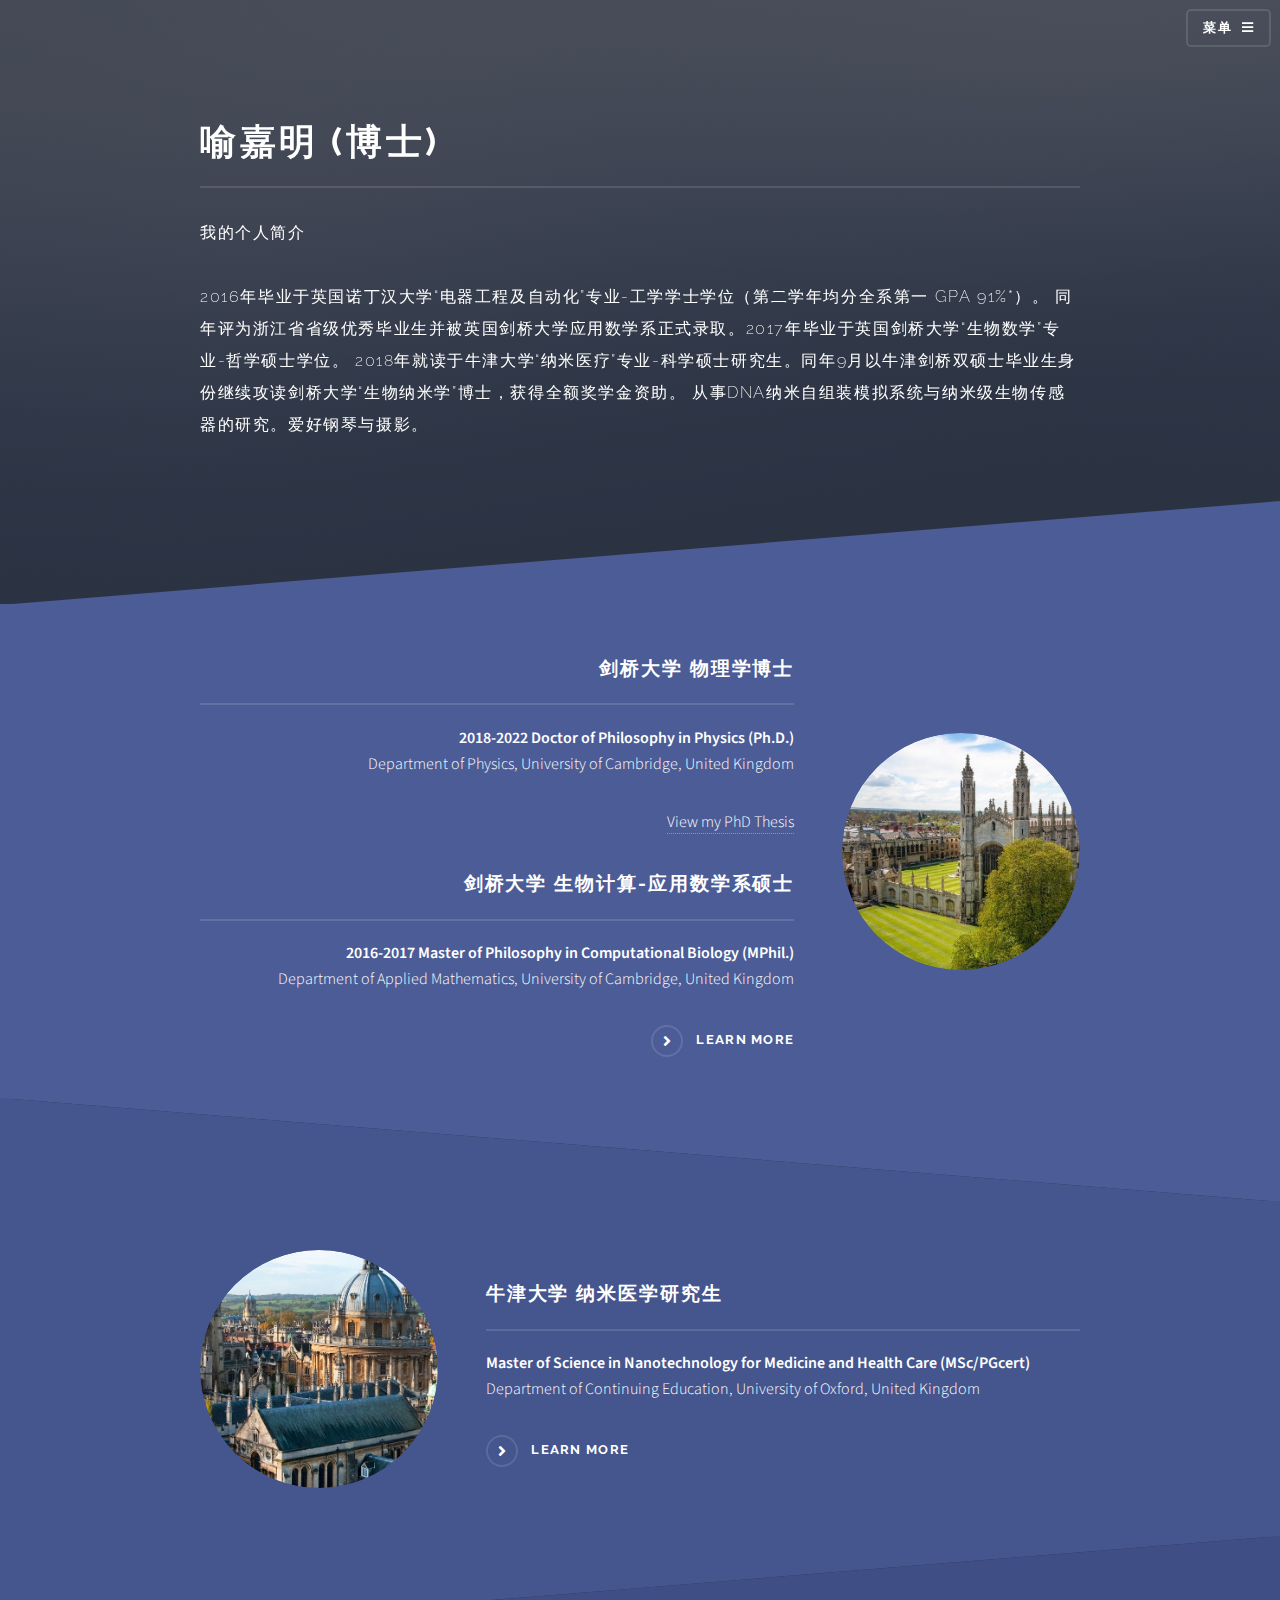
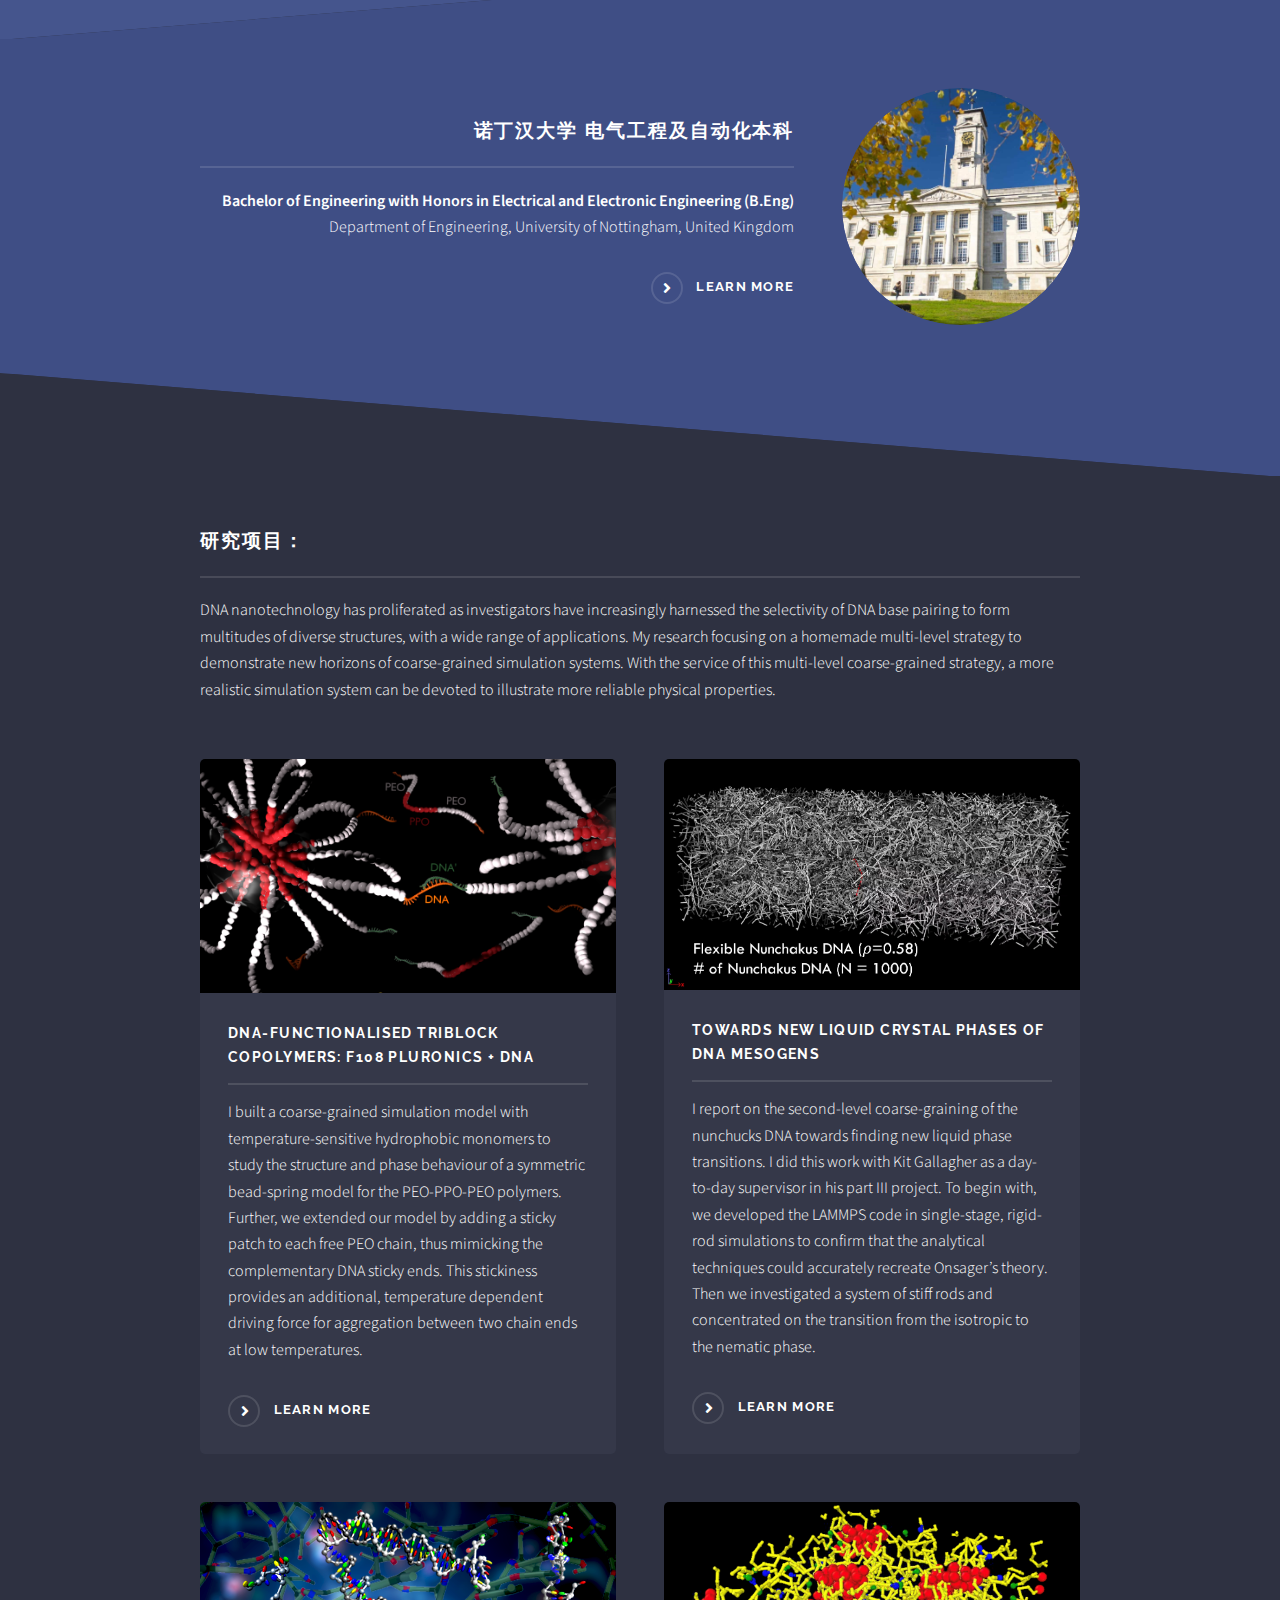
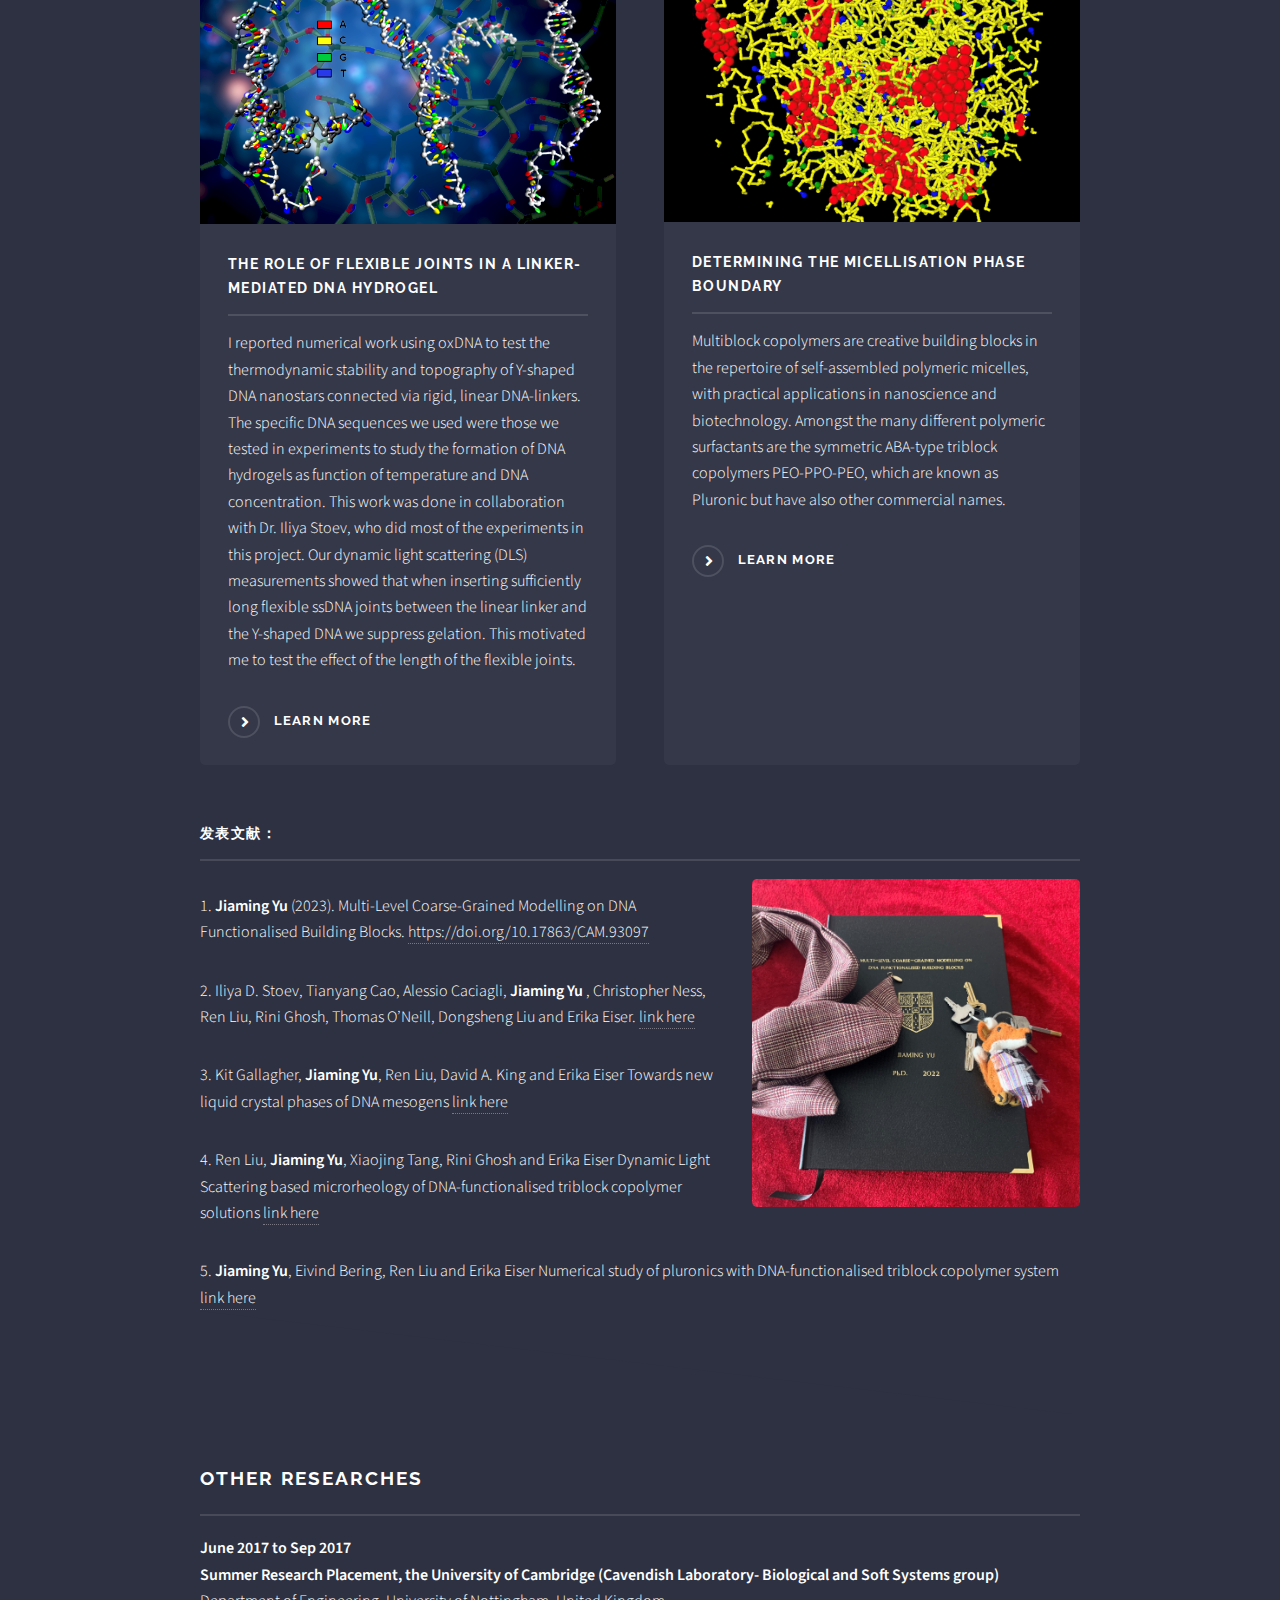
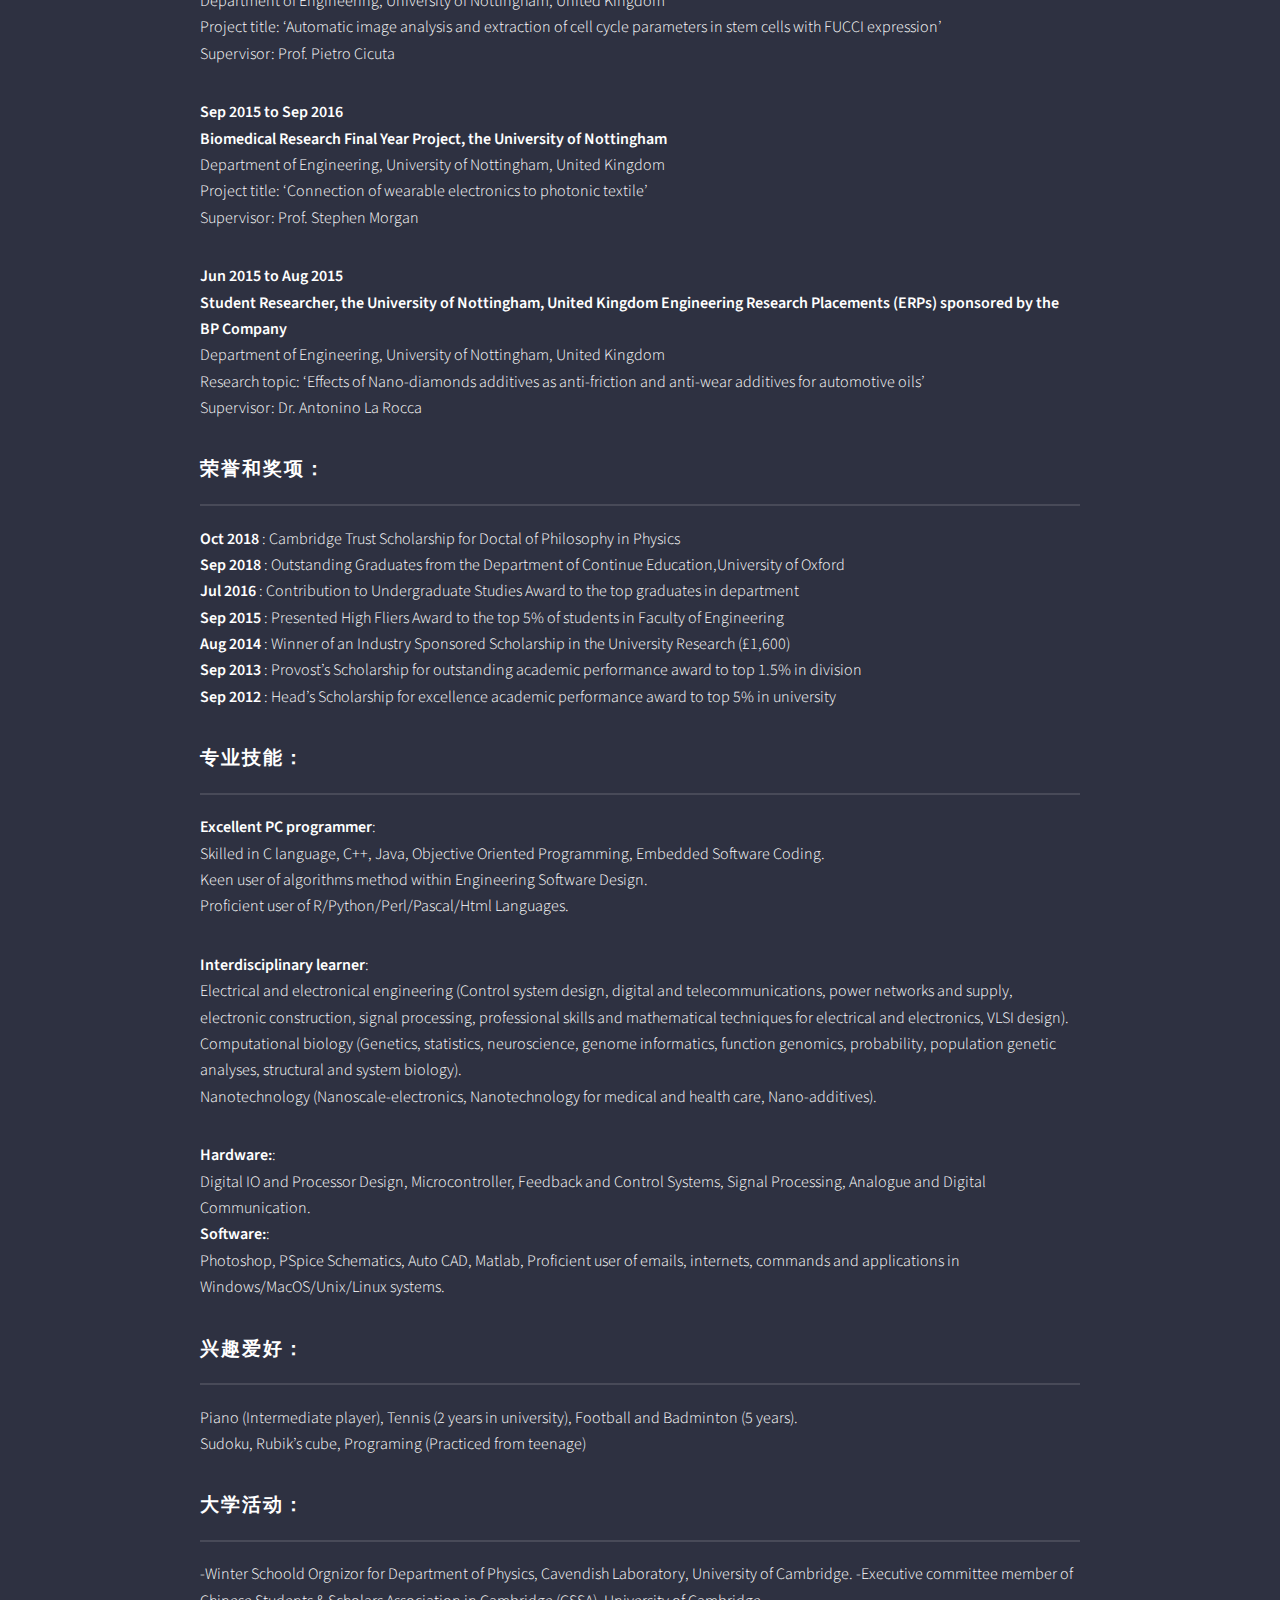
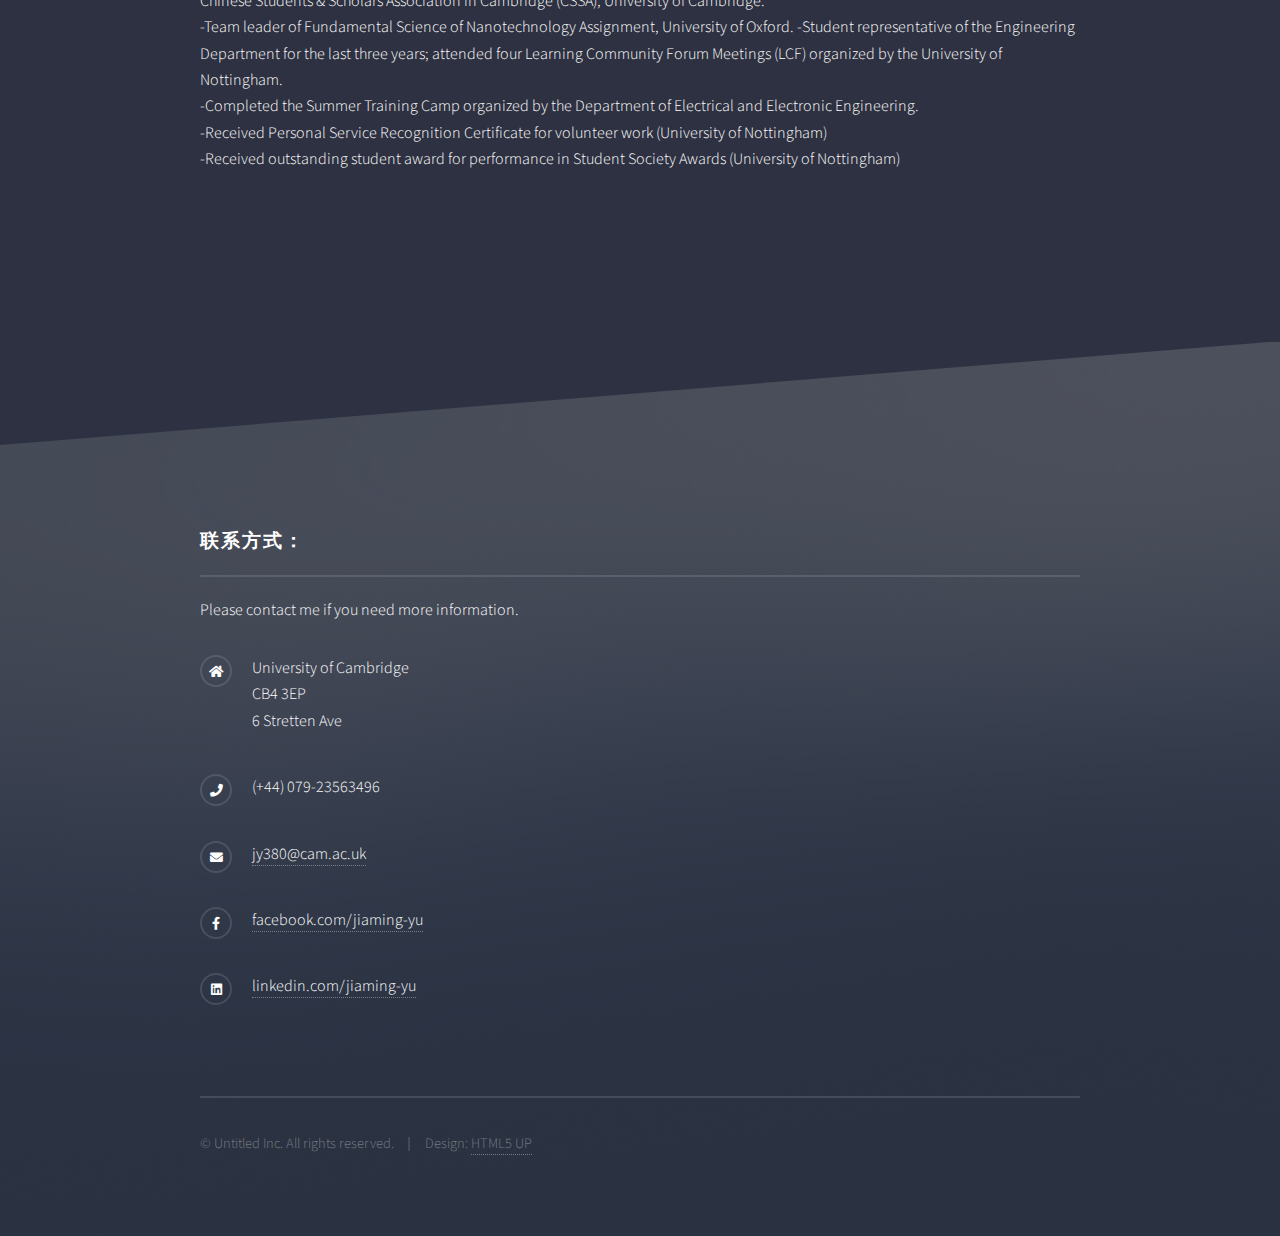
==== commit d738e886: "ch version update" ====
--- a/index_ch.html
+++ b/index_ch.html
@@ -41,9 +41,12 @@
 				<!-- Banner -->
 					<section id="banner">
 						<div class="inner">
-							<h2>喻嘉明 (Dr. Yu)</h2>
+							<h2>喻嘉明 (博士)</h2>
 							<p>我的个人简介</a></p>
-							<p>2016年毕业于英国诺丁汉大学“电器工程及自动化”专业-工学学士学位（第二学年均分全系第一 GPA 91%*）。同年评为浙江省省级优秀毕业生并被英国剑桥大学应用数学系正式录取。2017年毕业于英国剑桥大学“生物数学”专业-哲学硕士学位。2018年就读于牛津大学“纳米医疗”专业-科学硕士研究生。今年10月将以牛津剑桥双硕士毕业生身份继续攻读剑桥大学“生物纳米学”博士，已获得国家全额奖学金资助。将从事DNA纳米自组装模拟系统与纳米级生物传感器的研究。爱好钢琴与摄影。</a></p>
+							<p>2016年毕业于英国诺丁汉大学“电器工程及自动化”专业-工学学士学位（第二学年均分全系第一 GPA 91%*）。
+								同年评为浙江省省级优秀毕业生并被英国剑桥大学应用数学系正式录取。2017年毕业于英国剑桥大学“生物数学”专业-哲学硕士学位。
+								2018年就读于牛津大学“纳米医疗”专业-科学硕士研究生。同年9月以牛津剑桥双硕士毕业生身份继续攻读剑桥大学“生物纳米学”博士，获得全额奖学金资助。
+								从事DNA纳米自组装模拟系统与纳米级生物传感器的研究。爱好钢琴与摄影。</a></p>
 						</div>
 					</section>
 
@@ -60,7 +63,7 @@
 										<p>Department of Physics, University of Cambridge, United Kingdom</p>
 										<a href="https://www.repository.cam.ac.uk/handle/1810/345675">View my PhD Thesis</a>
 										<p></p>
-										<h2 class="major">剑桥大学 生物数学硕士</h2>
+										<h2 class="major">剑桥大学 生物计算-应用数学系硕士</h2>
 										<b>2016-2017 Master of Philosophy in Computational Biology (MPhil.)</b>
 										<p>Department of Applied Mathematics, University of Cambridge, United Kingdom</p>
 										<a href="education.html" class="special">Learn more</a>
@@ -86,7 +89,7 @@
 								<div class="inner">
 									<a href="#" class="image"><img src="images/Cover--University-of-Nottingham.jpg" alt="" /></a>
 									<div class="content">
-										<h2 class="major">诺丁汉大学 电气工程本科</h2>
+										<h2 class="major">诺丁汉大学 电气工程及自动化本科</h2>
 										<b>Bachelor of Engineering with Honors in Electrical and Electronic Engineering (B.Eng)</b>
 										<p>Department of Engineering, University of Nottingham, United Kingdom</p>
 										<a href="education.html" class="special">Learn more</a>
@@ -95,46 +98,180 @@
 							</section>
 
 						<!-- Four -->
-							<section id="four" class="wrapper alt style1">
-								<div class="inner">
-									<h2 class="major">Vitae phasellus</h2>
-									<p>Cras mattis ante fermentum, malesuada neque vitae, eleifend erat. Phasellus non pulvinar erat. Fusce tincidunt, nisl eget mattis egestas, purus ipsum consequat orci, sit amet lobortis lorem lacus in tellus. Sed ac elementum arcu. Quisque placerat auctor laoreet.</p>
-									<section class="features">
-										<article>
-											<a href="research.html" class="image"><img src="images/DNA_Functionalised_Pluronics(JM).png" alt="" /></a>
-											<h3 class="major">Sed feugiat lorem</h3>
-											<p>Lorem ipsum dolor sit amet, consectetur adipiscing vehicula id nulla dignissim dapibus ultrices.</p>
-											<a href="#" class="special">Learn more</a>
-										</article>
-										<article>
-											<a href="#" class="image"><img src="images/pic05.jpg" alt="" /></a>
-											<h3 class="major">Nisl placerat</h3>
-											<p>Lorem ipsum dolor sit amet, consectetur adipiscing vehicula id nulla dignissim dapibus ultrices.</p>
-											<a href="#" class="special">Learn more</a>
-										</article>
-										<article>
-											<a href="#" class="image"><img src="images/pic06.jpg" alt="" /></a>
-											<h3 class="major">Ante fermentum</h3>
-											<p>Lorem ipsum dolor sit amet, consectetur adipiscing vehicula id nulla dignissim dapibus ultrices.</p>
-											<a href="#" class="special">Learn more</a>
-										</article>
-										<article>
-											<a href="#" class="image"><img src="images/pic07.jpg" alt="" /></a>
-											<h3 class="major">Fusce consequat</h3>
-											<p>Lorem ipsum dolor sit amet, consectetur adipiscing vehicula id nulla dignissim dapibus ultrices.</p>
-											<a href="#" class="special">Learn more</a>
-										</article>
-									</section>
-								</div>
-							</section>
-
+						<section id="four" class="wrapper alt style1">
+							<div class="inner">
+								<h2 class="major">研究项目：</h2>
+								<p>DNA nanotechnology has proliferated as investigators have increasingly
+									harnessed the selectivity of DNA base pairing to form multitudes of diverse structures, with
+									a wide range of applications. My research focusing on a
+									homemade multi-level strategy to demonstrate new horizons of coarse-grained simulation
+									systems. With the service of this multi-level coarse-grained strategy, a more realistic simulation
+									system can be devoted to illustrate more reliable physical properties.</p>
+								<section class="features">
+									<article>
+										<a href="research.html" class="image"><img src="images/DNA_Functionalised_Pluronics(JM).png" alt="" /></a>
+										<h3 class="major">DNA-Functionalised Triblock Copolymers: F108 Pluronics + DNA</h3>
+										<p>I built a coarse-grained simulation model with temperature-sensitive hydrophobic monomers to study the
+											structure and phase behaviour of a symmetric bead-spring model for the PEO-PPO-PEO
+											polymers. Further, we extended our model by adding a sticky patch to each free PEO
+											chain, thus mimicking the complementary DNA sticky ends. This stickiness provides an
+											additional, temperature dependent driving force for aggregation between two chain ends
+											at low temperatures.</p>
+										<a href="research.html" class="special">Learn more</a>
+									</article>
+									<article>
+										<a href="#" class="image"><img src="images/nunchucks_dense.png" alt=""  /></a>
+										<h3 class="major">Towards New Liquid Crystal Phases of DNA Mesogens</h3>
+										<p>I report on the second-level coarse-graining of the nunchucks DNA towards
+											finding new liquid phase transitions. I did this work with Kit Gallagher as a day-to-day
+											supervisor in his part III project. To begin with, we developed the LAMMPS code in
+											single-stage, rigid-rod simulations to confirm that the analytical techniques could accurately
+											recreate Onsager’s theory. Then we investigated a system of stiff rods and concentrated on
+											the transition from the isotropic to the nematic phase.</p>
+										<a href="#" class="special">Learn more</a>
+									</article>
+									<article>
+										<a href="#" class="image"><img src="images/y_shape_DNA.png" alt="" /></a>
+										<h3 class="major">The Role of Flexible Joints in a Linker-Mediated DNA Hydrogel</h3>
+										<p>I reported numerical work using oxDNA to test the thermodynamic stability
+											and topography of Y-shaped DNA nanostars connected via rigid, linear DNA-linkers. The
+											specific DNA sequences we used were those we tested in experiments to study the formation
+											of DNA hydrogels as function of temperature and DNA concentration. This work was done
+											in collaboration with Dr. Iliya Stoev, who did most of the experiments in this project. Our
+											dynamic light scattering (DLS) measurements showed that when inserting sufficiently long
+											flexible ssDNA joints between the linear linker and the Y-shaped DNA we suppress gelation.
+											This motivated me to test the effect of the length of the flexible joints.</p>
+										<a href="#" class="special">Learn more</a>
+									</article>
+								
+									<article>
+										<a href="#" class="image"><img src="images/micelles_display.png" alt="" /></a>
+										<h3 class="major">Determining the micellisation phase boundary</h3>
+										<p>Multiblock copolymers are creative building blocks in the repertoire of self-assembled
+											polymeric micelles, with practical applications in nanoscience and biotechnology.
+											Amongst the many different polymeric surfactants are the symmetric ABA-type triblock
+											copolymers PEO-PPO-PEO, which are known as Pluronic but have also other commercial
+											names.</p>
+										<a href="#" class="special">Learn more</a>
+									</article>
+								</section>
+								
+								<h3 class="major">发表文献：</h3>
+								<p>	<span class="image right"><img src="images/my_thesis.jpg" alt="my_thesis"/></span>
+								</p>	
+								<p>1. <b>Jiaming Yu</b> (2023). Multi-Level Coarse-Grained Modelling on DNA Functionalised Building Blocks. 
+								<a href="https://doi.org/10.17863/CAM.93097" target="_blank" rel="noopener noreferrer">https://doi.org/10.17863/CAM.93097</a>
+								</p>
+								<p>2. Iliya D. Stoev, Tianyang Cao, Alessio Caciagli, <b>Jiaming Yu </b>, Christopher Ness, Ren Liu,
+									Rini Ghosh, Thomas O’Neill, Dongsheng Liu and Erika Eiser. 
+									<a href="" target="_blank" rel="noopener noreferrer">link here</a></p>
+								<p>3. Kit Gallagher, <b>Jiaming Yu</b>, Ren Liu, David A. King and Erika Eiser
+									Towards new liquid crystal phases of DNA mesogens 
+									<a href="" target="_blank" rel="noopener noreferrer">link here</a></p>
+								<p>4. Ren Liu, <b>Jiaming Yu</b>, Xiaojing Tang, Rini Ghosh and Erika Eiser
+									Dynamic Light Scattering based microrheology of DNA-functionalised triblock copolymer
+									solutions 
+									<a href="" target="_blank" rel="noopener noreferrer">link here</a></p>
+								<p>5. <b>Jiaming Yu</b>, Eivind Bering, Ren Liu and Erika Eiser
+									Numerical study of pluronics with DNA-functionalised triblock copolymer system
+									<a href="" target="_blank" rel="noopener noreferrer">link here</a></p>
+	 
+
+					<!-- Five -->
+					<section id="five" class="wrapper alt style1">
+						<div class="inner">
+							<h2 class="major">Other Researches</h2>
+							<div class="content">
+								<b>June 2017 to Sep 2017 <br> Summer Research Placement, the University of Cambridge
+									(Cavendish Laboratory- Biological and Soft Systems group)</b>
+								<p>Department of Engineering, University of Nottingham, United Kingdom <br>
+								Project title: ‘Automatic image analysis and extraction of cell cycle parameters in stem cells with FUCCI expression’ <br> 
+								Supervisor: Prof. Pietro Cicuta </p>
+							</div>
+							<div class="content">
+								<b>Sep 2015 to Sep 2016 <br> Biomedical Research Final Year Project, the University of Nottingham </b>
+								<p>Department of Engineering, University of Nottingham, United Kingdom <br>
+								Project title: ‘Connection of wearable electronics to photonic textile’ <br> 
+								Supervisor: Prof. Stephen Morgan </p>
+							</div>
+							<div class="content">
+								<b>Jun 2015 to Aug 2015 <br> Student Researcher, the University of Nottingham, United Kingdom
+									Engineering Research Placements (ERPs) sponsored by the BP Company</b>
+								<p>Department of Engineering, University of Nottingham, United Kingdom <br>
+									Research topic: ‘Effects of Nano-diamonds additives as anti-friction and
+									anti-wear additives for automotive oils’ <br> 
+								Supervisor: Dr. Antonino La Rocca </p>
+							</div>
+
+							<h2 class="major">荣誉和奖项：</h2>
+							<p> <b>Oct 2018 </b>: Cambridge Trust Scholarship for Doctal of Philosophy in Physics <br>
+								<b>Sep 2018 </b>: Outstanding Graduates from the Department of Continue Education,University of Oxford <br>
+								<b>Jul 2016 </b>: Contribution to Undergraduate Studies Award to the top graduates in department <br>
+								<b>Sep 2015 </b>: Presented High Fliers Award to the top 5% of students in Faculty of Engineering <br>
+								<b>Aug 2014 </b>: Winner of an Industry Sponsored Scholarship in the University Research (£1,600) <br>
+								<b>Sep 2013 </b>: Provost’s Scholarship for outstanding academic performance award to top 1.5% in division <br>
+								<b>Sep 2012 </b>: Head’s Scholarship for excellence academic performance award to top 5% in university <br>
+							</p>
+
+							<h2 class="major">专业技能：</h2>
+							<p> <b>Excellent PC programmer</b>: <br>
+								Skilled in C language, C++, Java, Objective Oriented Programming, Embedded Software Coding. <br>
+								 Keen user of algorithms method within Engineering Software Design. <br>
+								 Proficient user of R/Python/Perl/Pascal/Html Languages.<br>
+							</p>
+							<p> <b>Interdisciplinary learner</b>: <br>
+								Electrical and electronical engineering (Control system design, digital and telecommunications, power
+								networks and supply, electronic construction, signal processing, professional skills and mathematical 
+								techniques for electrical and electronics, VLSI design). <br>
+								Computational biology (Genetics, statistics, neuroscience, genome informatics, function genomics,
+								probability, population genetic analyses, structural and system biology). <br>
+								Nanotechnology (Nanoscale-electronics, Nanotechnology for medical and health care, Nano-additives).<br>
+							</p>
+							<p> <b>Hardware:</b>: <br>
+								Digital IO and Processor Design, Microcontroller, Feedback and Control Systems, Signal Processing, Analogue and Digital Communication. <br>
+								<b>Software:</b>: <br>
+								Photoshop, PSpice Schematics, Auto CAD, Matlab, Proficient user of emails, internets, commands and applications in Windows/MacOS/Unix/Linux systems.<br>
+
+							</p>
+
+							<!--<h2 class="major">Languages</h2>
+							<p>Native Chinese, Proficient English. </p> -->
+							<h2 class="major">兴趣爱好：</h2>
+							<p>Piano (Intermediate player), Tennis (2 years in university), Football and Badminton (5 years). <br>
+							Sudoku, Rubik’s cube, Programing (Practiced from teenage)
+							</p>
+							
+							<h2 class="major">大学活动：</h2>
+							<p>	-Winter Schoold Orgnizor for Department of Physics, Cavendish Laboratory, University of Cambridge.
+								-Executive committee member of Chinese Students & Scholars Association in
+								Cambridge (CSSA), University of Cambridge. <br>
+								-Team leader of Fundamental Science of Nanotechnology Assignment, University of Oxford.
+								-Student representative of the Engineering Department for the last three years;
+								attended four Learning Community Forum Meetings (LCF) organized by the
+								University of Nottingham.<br>
+								-Completed the Summer Training Camp organized by the Department of Electrical and Electronic Engineering. <br>
+								-Received Personal Service Recognition Certificate for volunteer work (University of Nottingham) <br>
+								-Received outstanding student award for performance in Student Society Awards (University of Nottingham) <br>
+							</p>
+
+
+
+						</div>
 					</section>
+				
+
+
+							</div>
+						</section>
+					
+
+				</section>
 
 				<!-- Footer -->
 					<section id="footer">
 						<div class="inner">
-							<h2 class="major">Get in touch</h2>
-							<p>Please contact me if you need more information about me.</p>
+							<h2 class="major">联系方式：</h2>
+							<p>Please contact me if you need more information.</p>
 							<ul class="contact">
 								<li class="icon solid fa-home">
 									University of Cambridge<br />
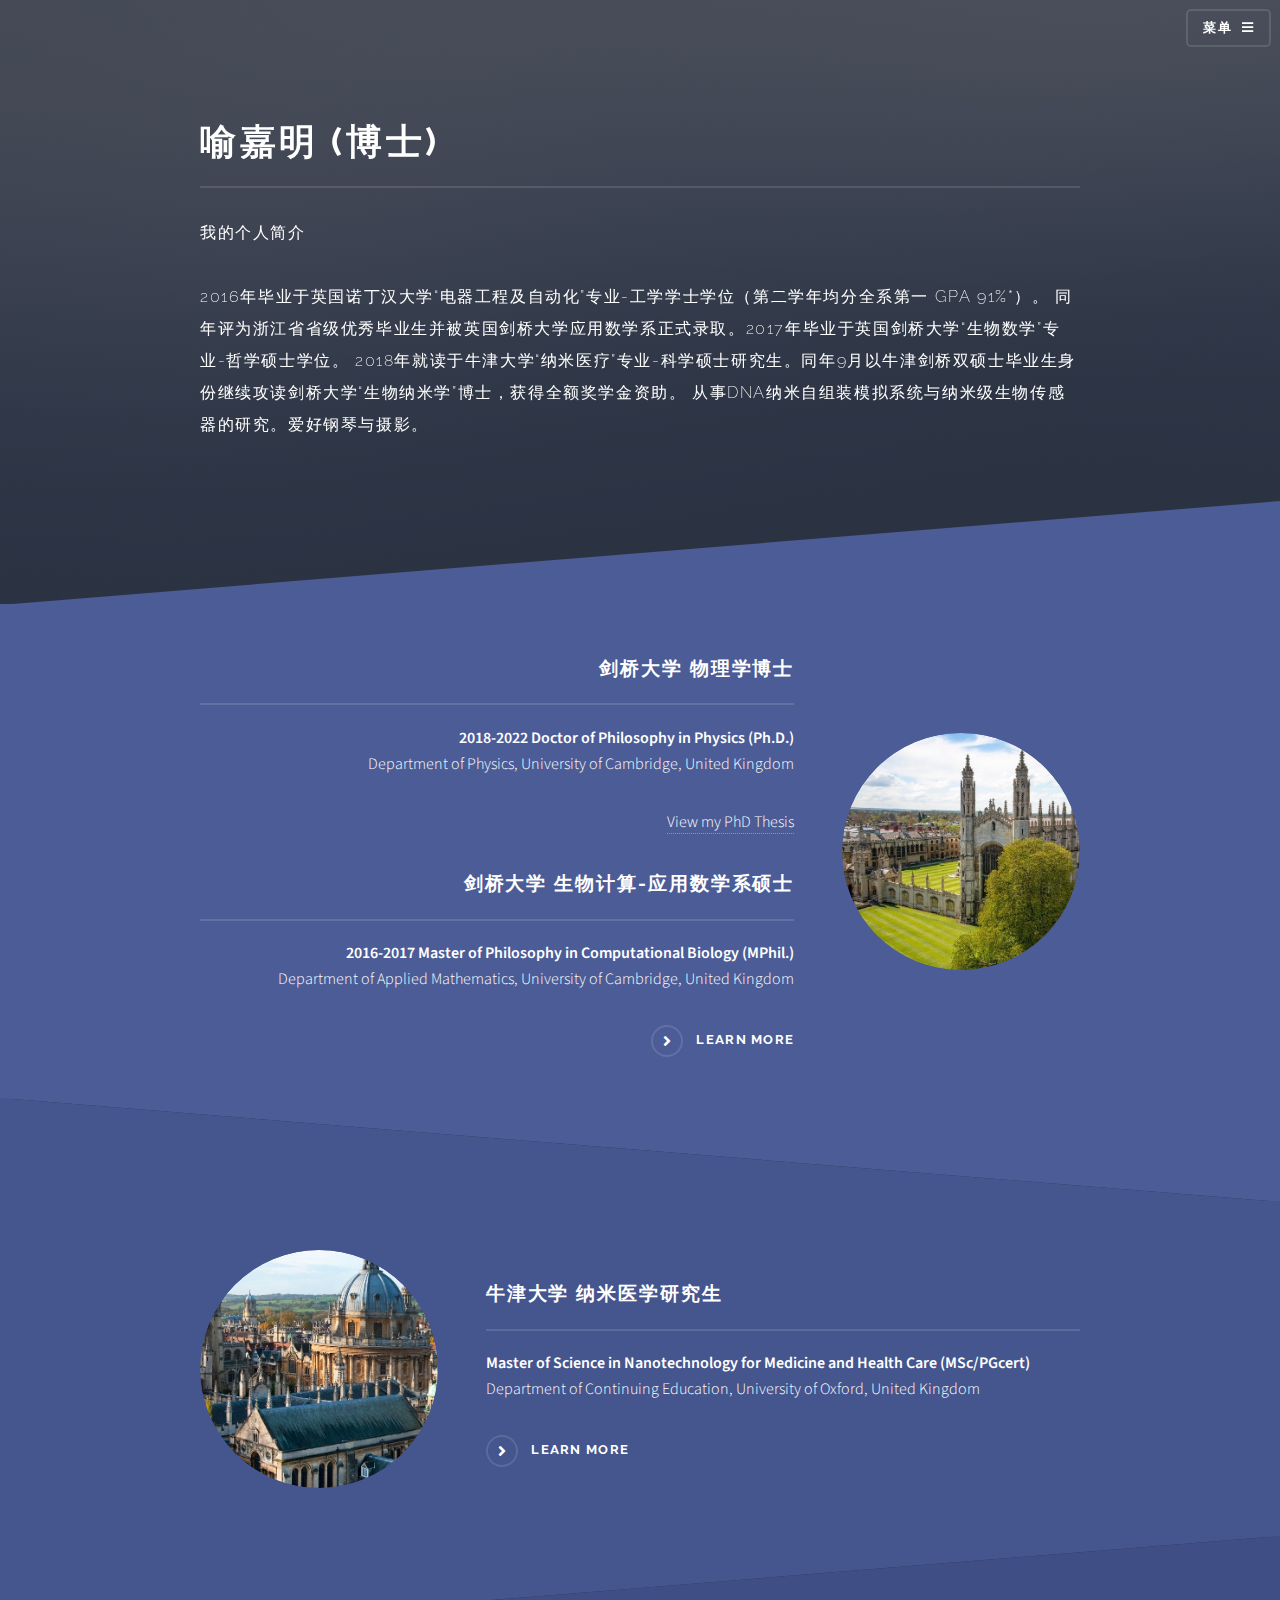
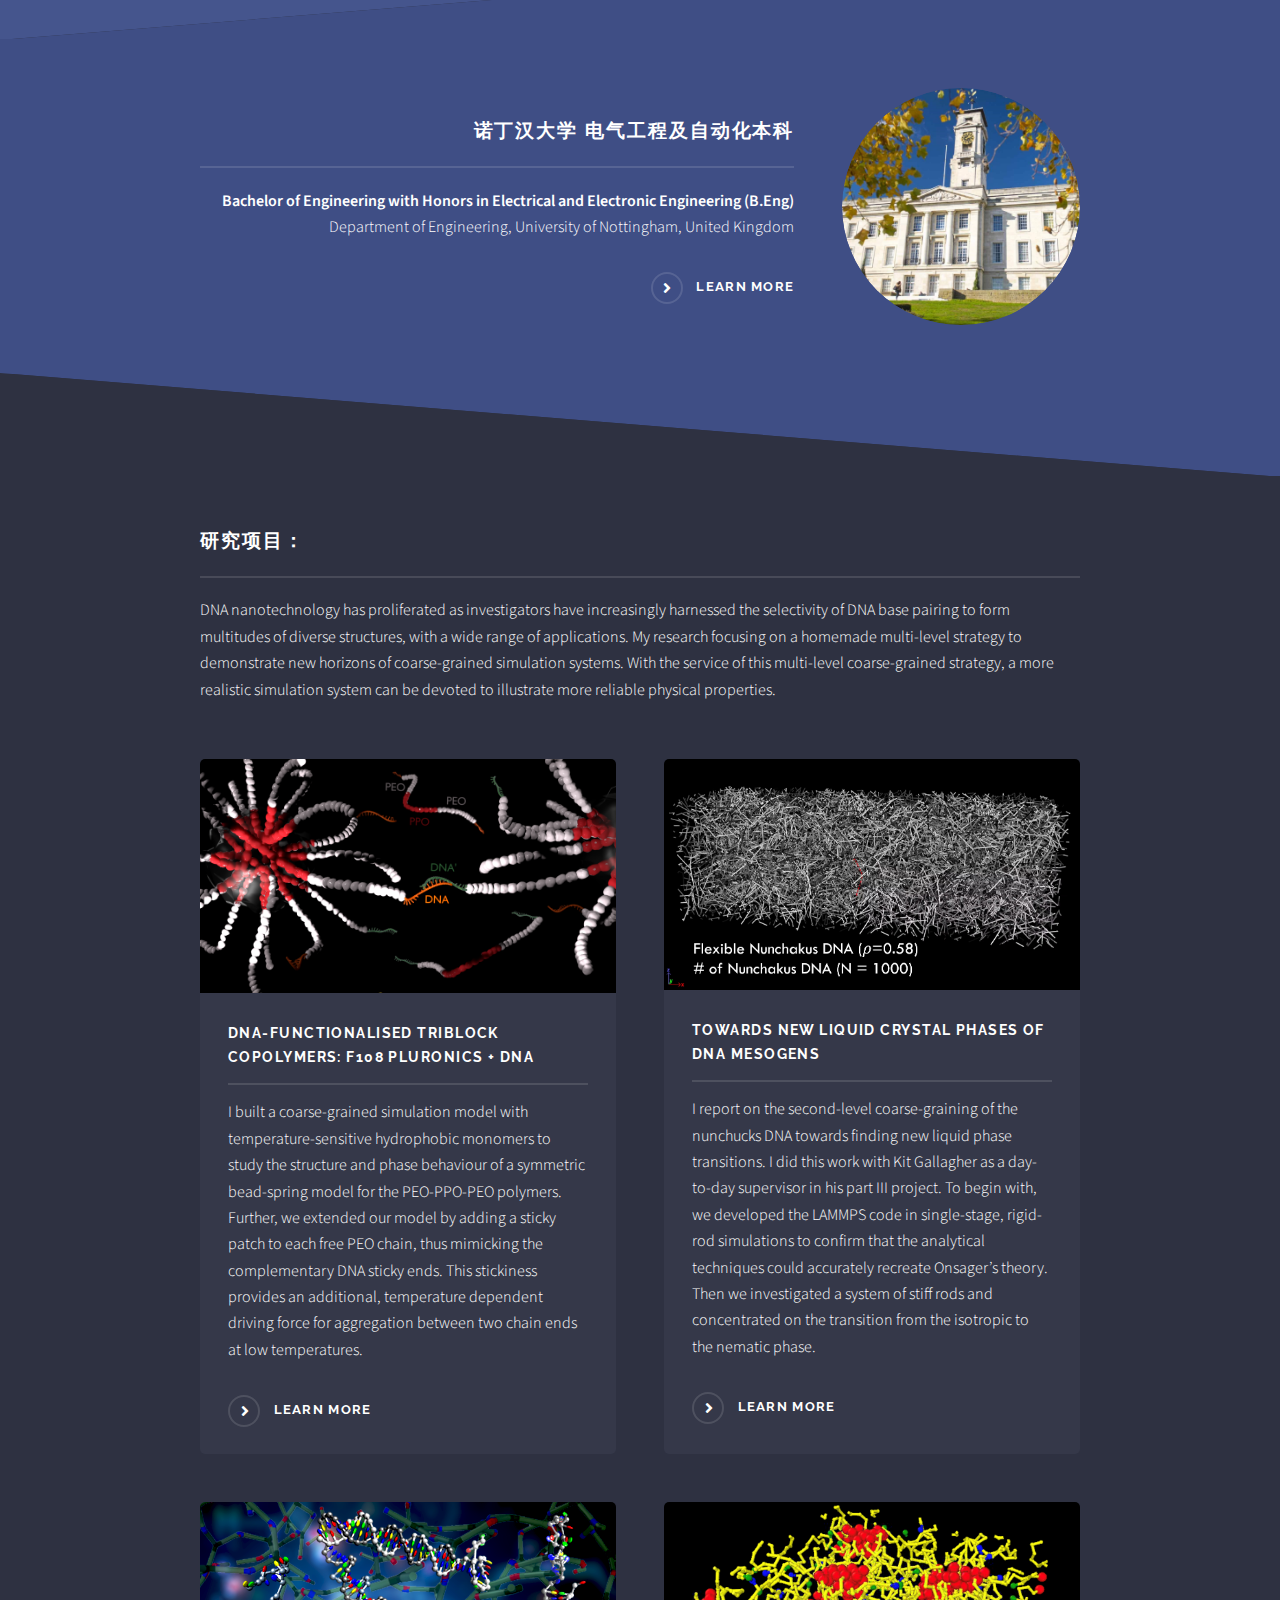
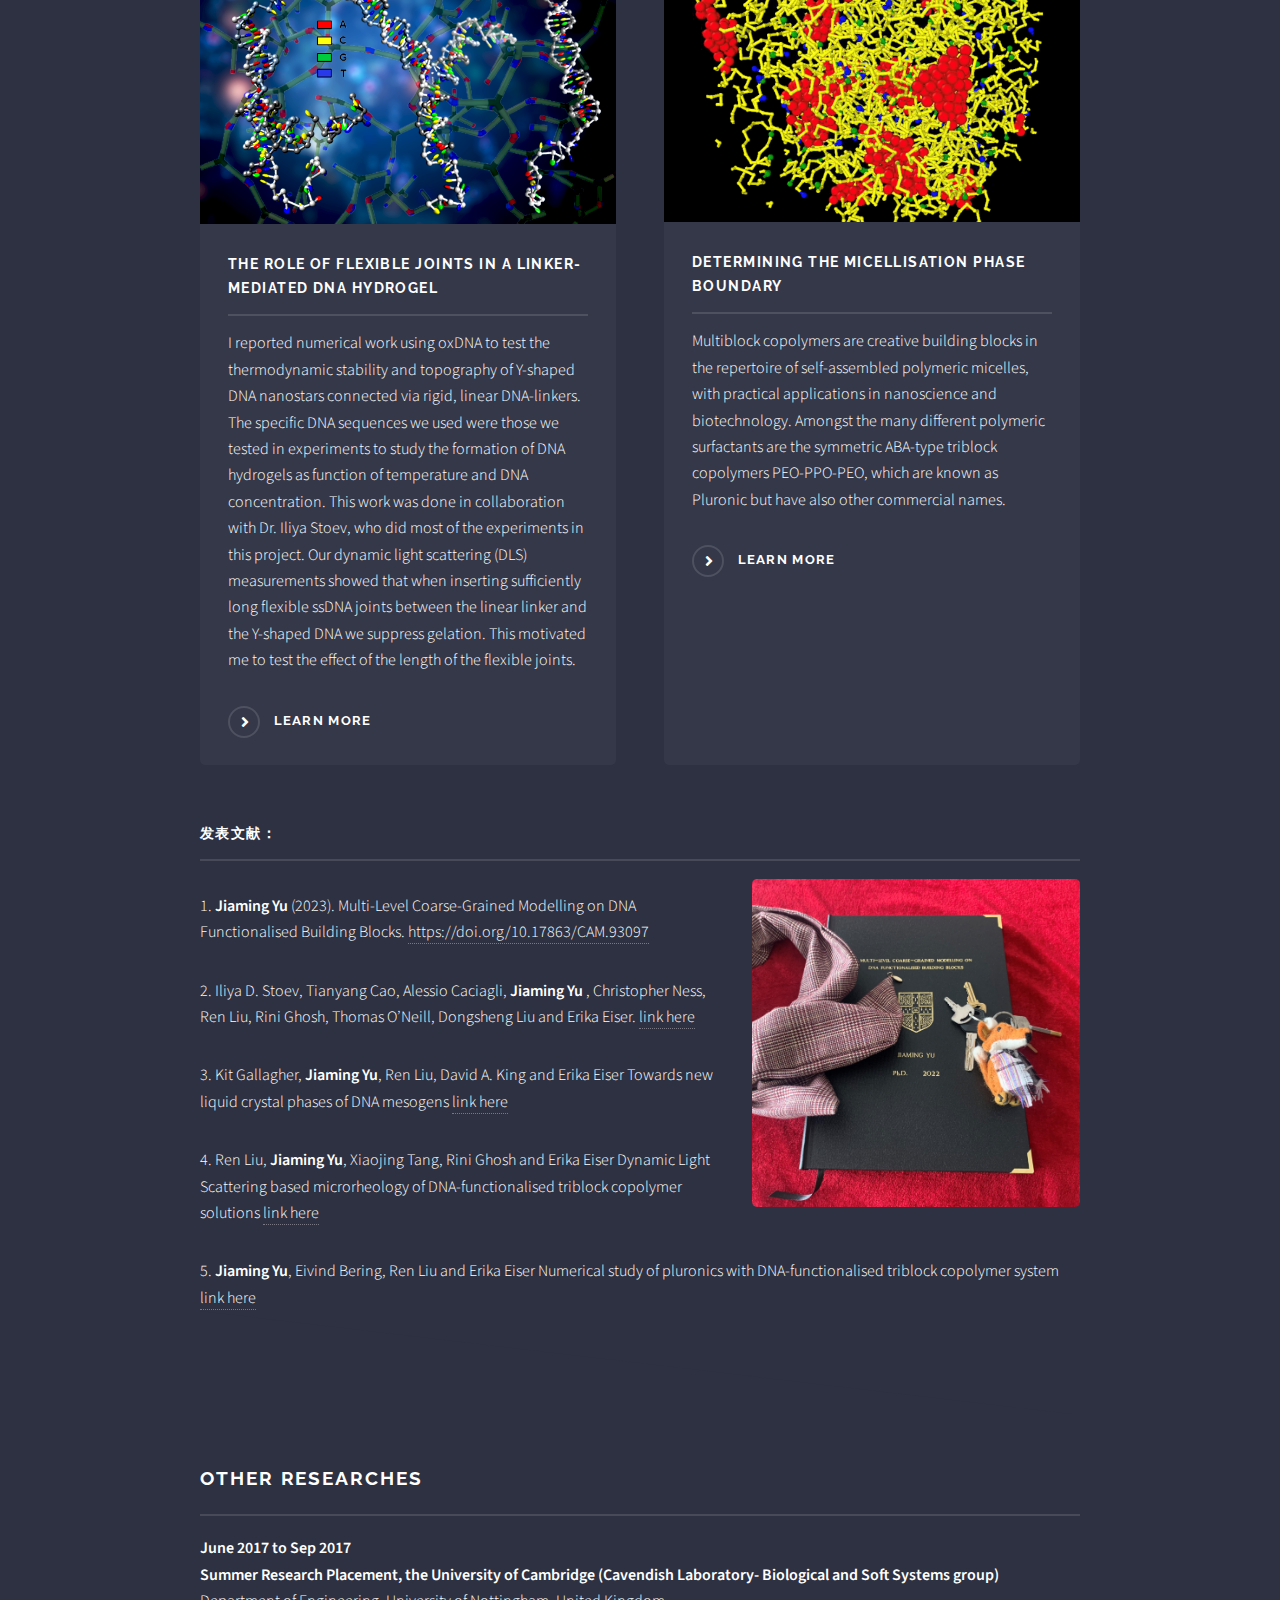
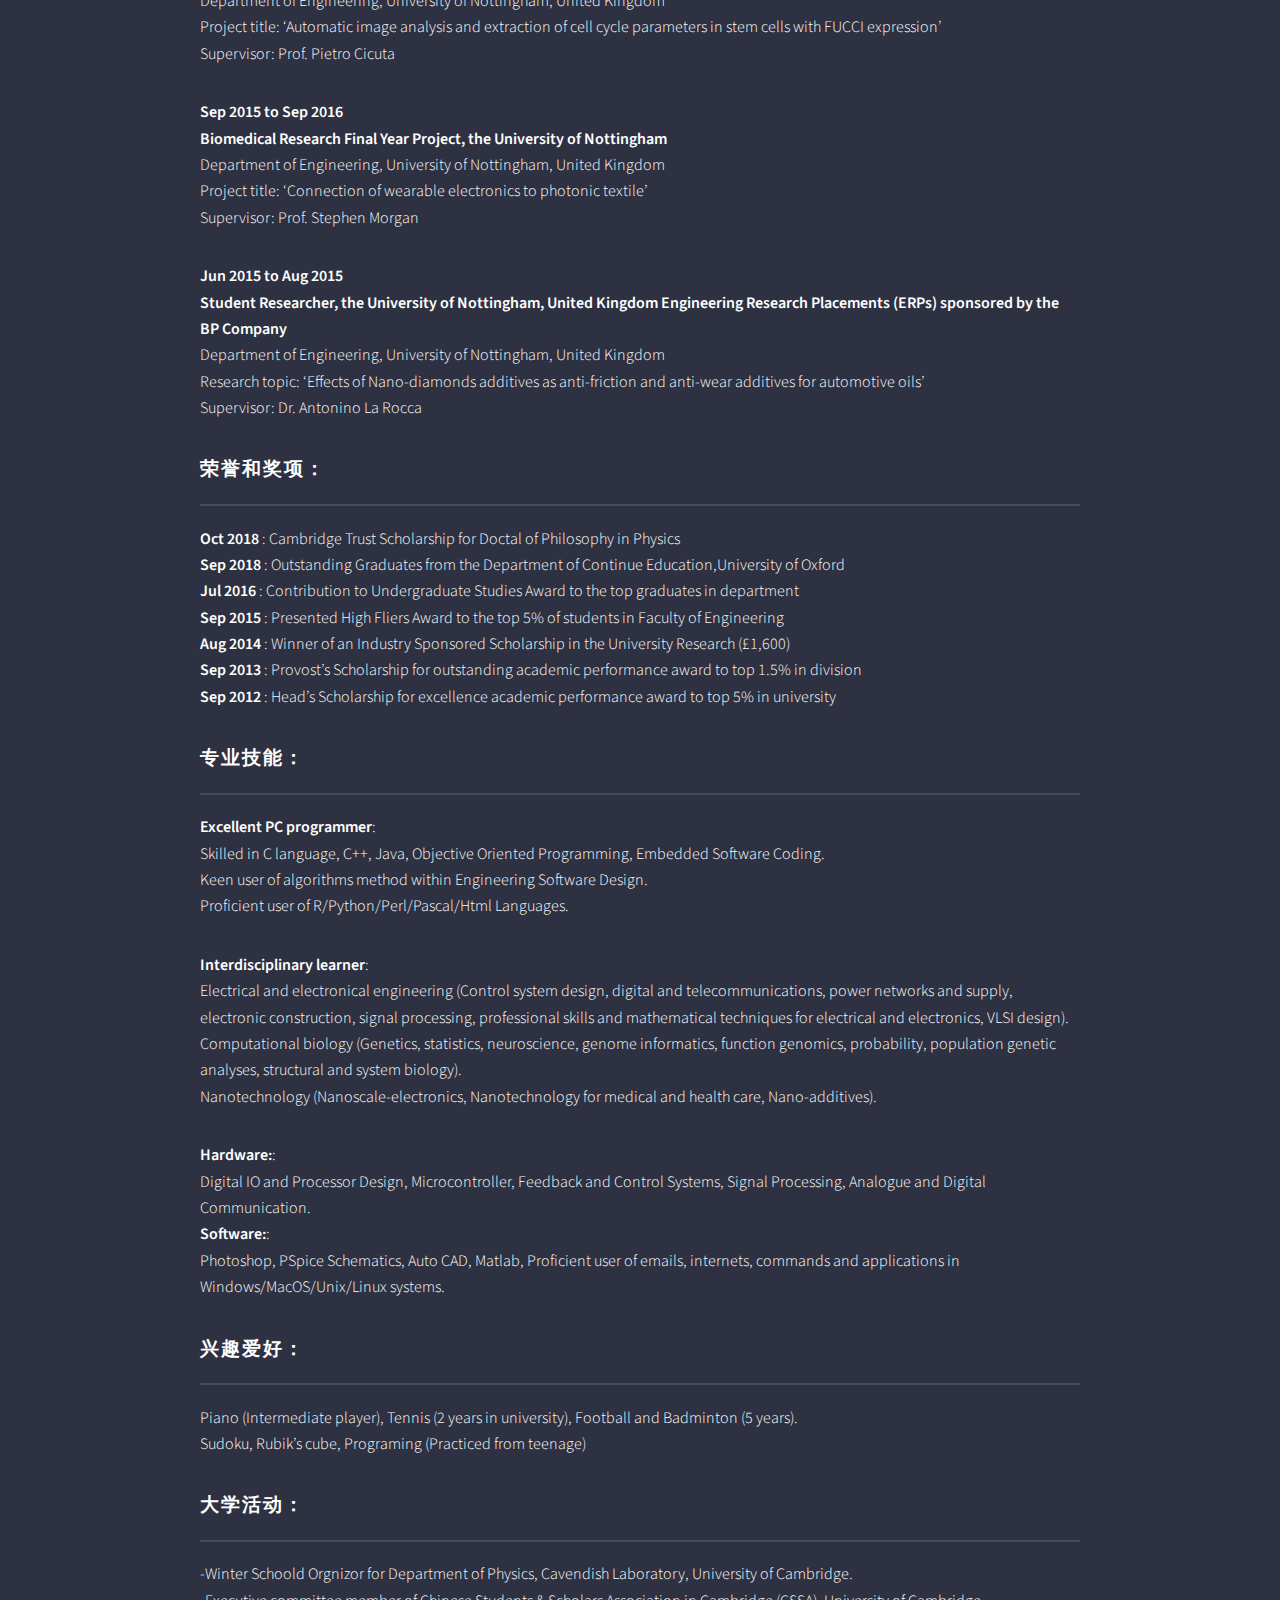
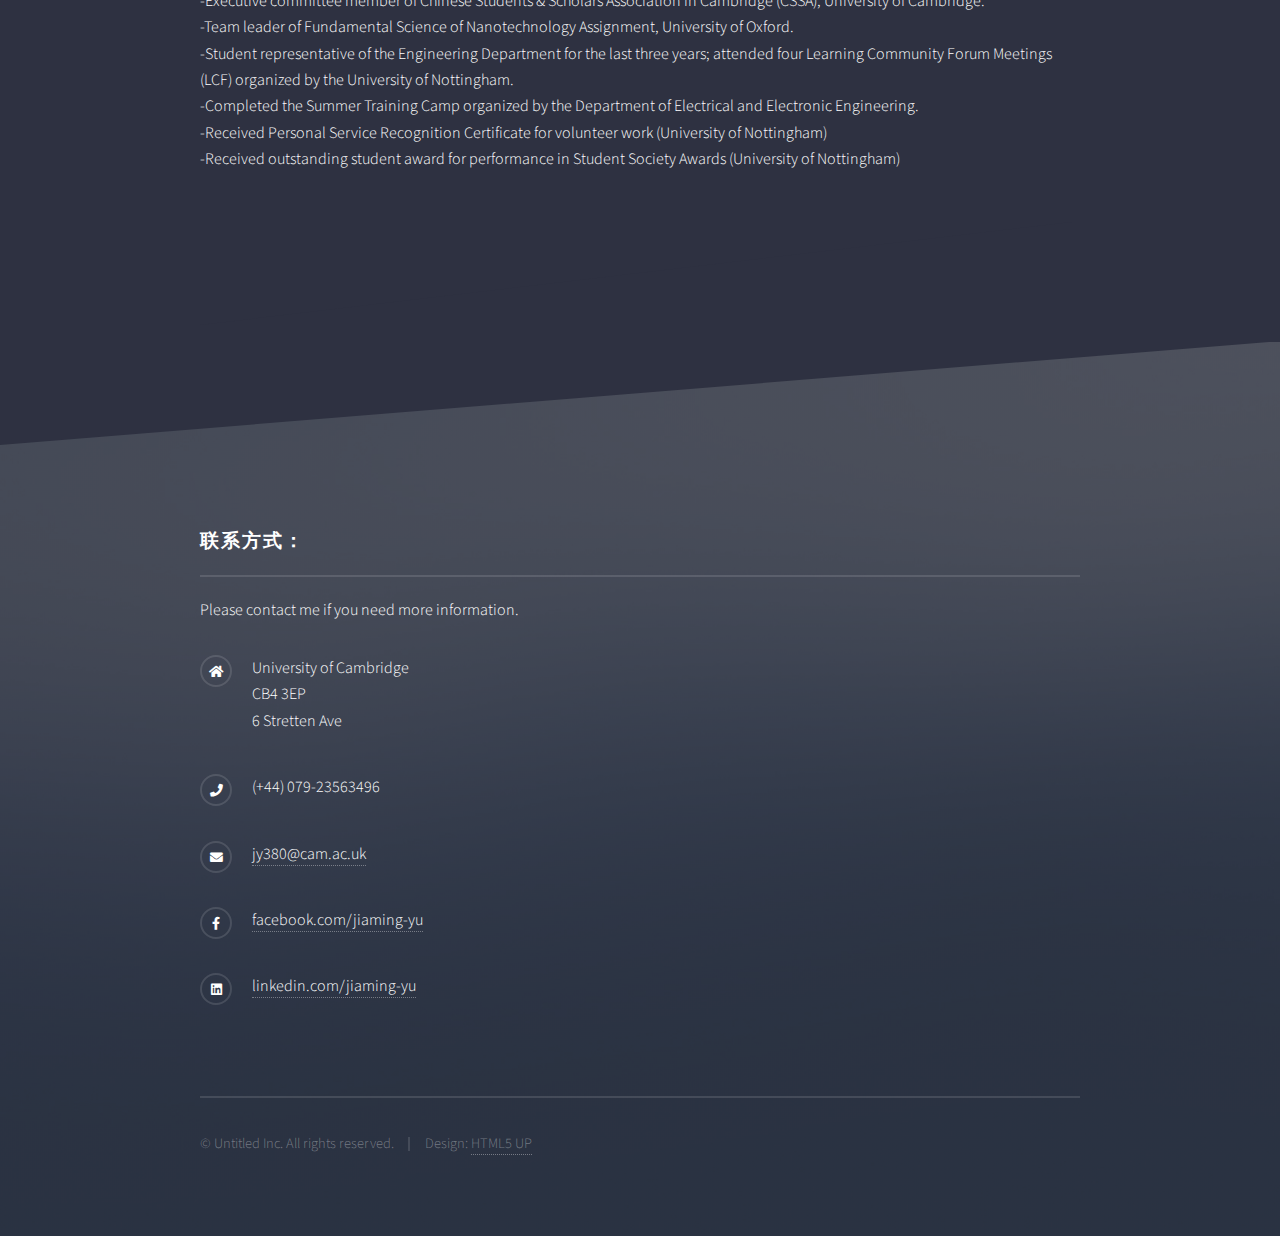
==== commit d9849831: "content updated" ====
--- a/index_ch.html
+++ b/index_ch.html
@@ -242,10 +242,10 @@
 							</p>
 							
 							<h2 class="major">大学活动：</h2>
-							<p>	-Winter Schoold Orgnizor for Department of Physics, Cavendish Laboratory, University of Cambridge.
+							<p>	-Winter Schoold Orgnizor for Department of Physics, Cavendish Laboratory, University of Cambridge. <br>
 								-Executive committee member of Chinese Students & Scholars Association in
 								Cambridge (CSSA), University of Cambridge. <br>
-								-Team leader of Fundamental Science of Nanotechnology Assignment, University of Oxford.
+								-Team leader of Fundamental Science of Nanotechnology Assignment, University of Oxford. <br>
 								-Student representative of the Engineering Department for the last three years;
 								attended four Learning Community Forum Meetings (LCF) organized by the
 								University of Nottingham.<br>
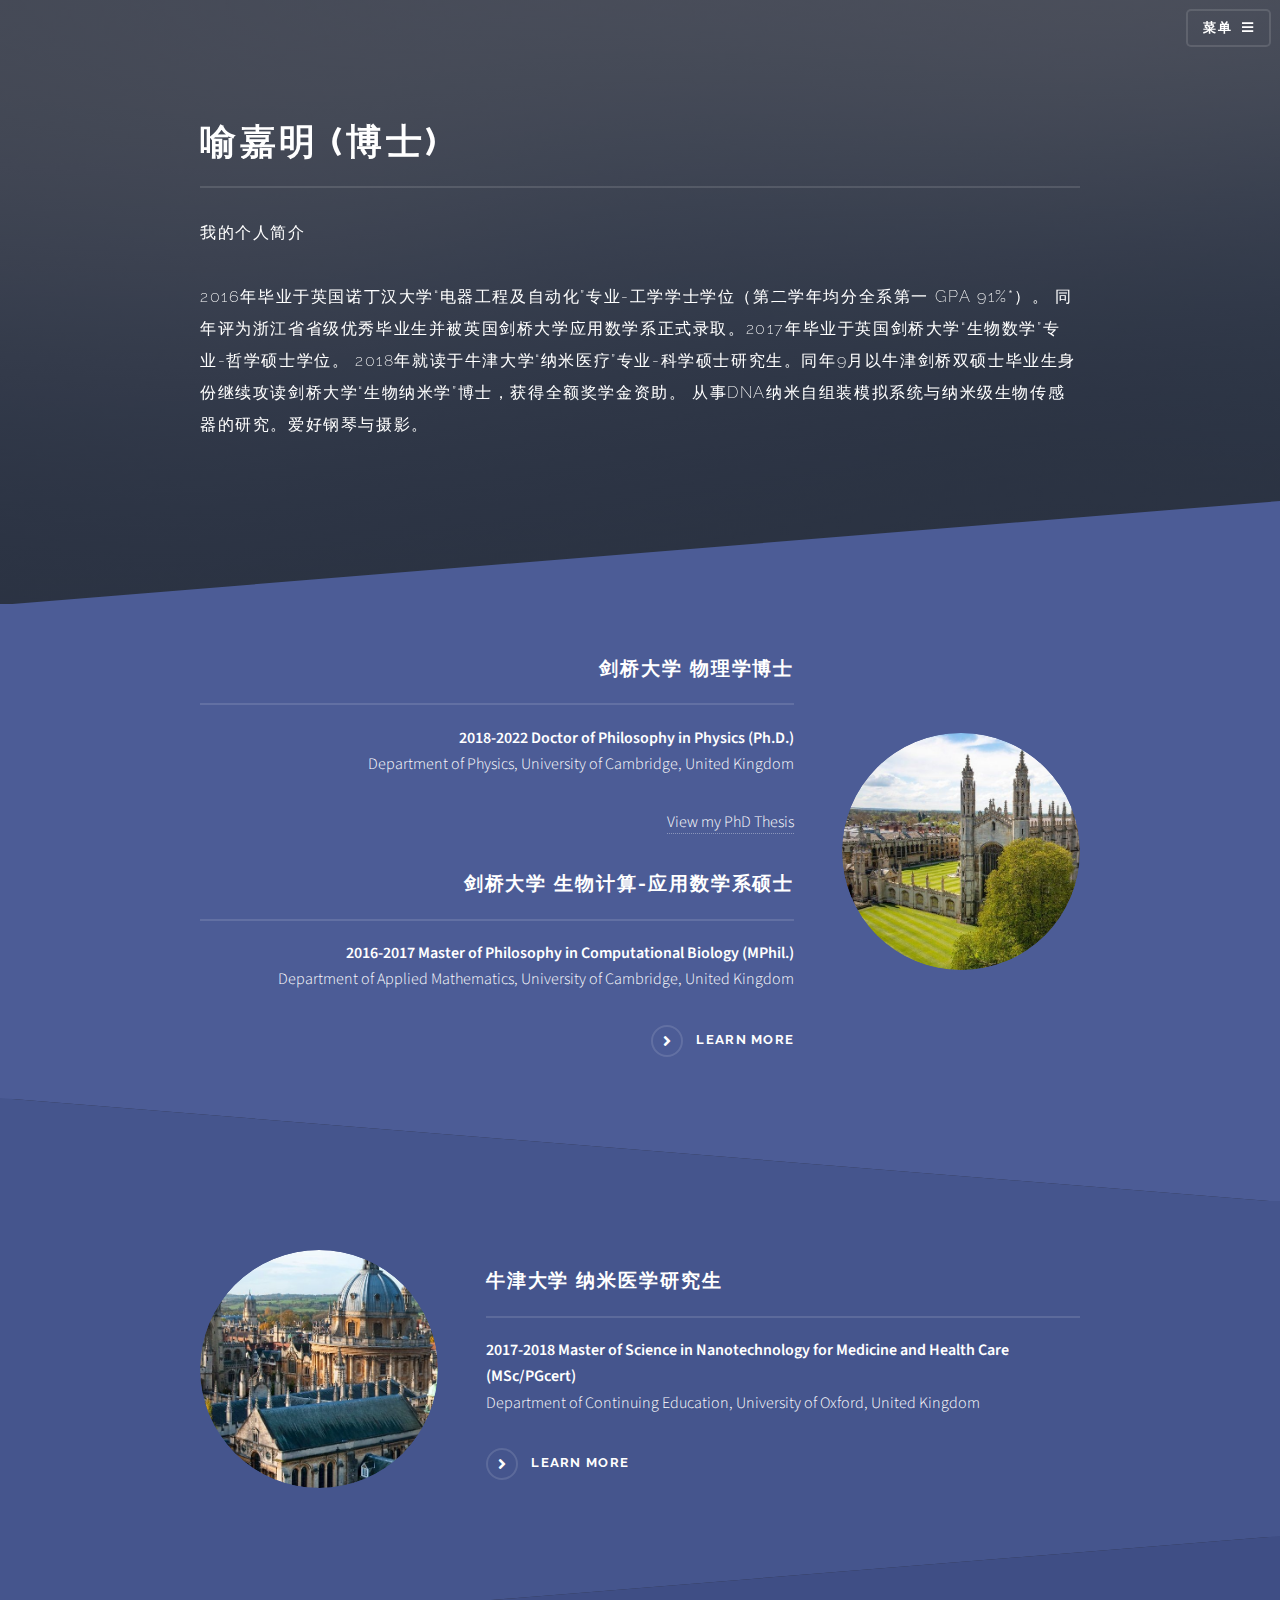
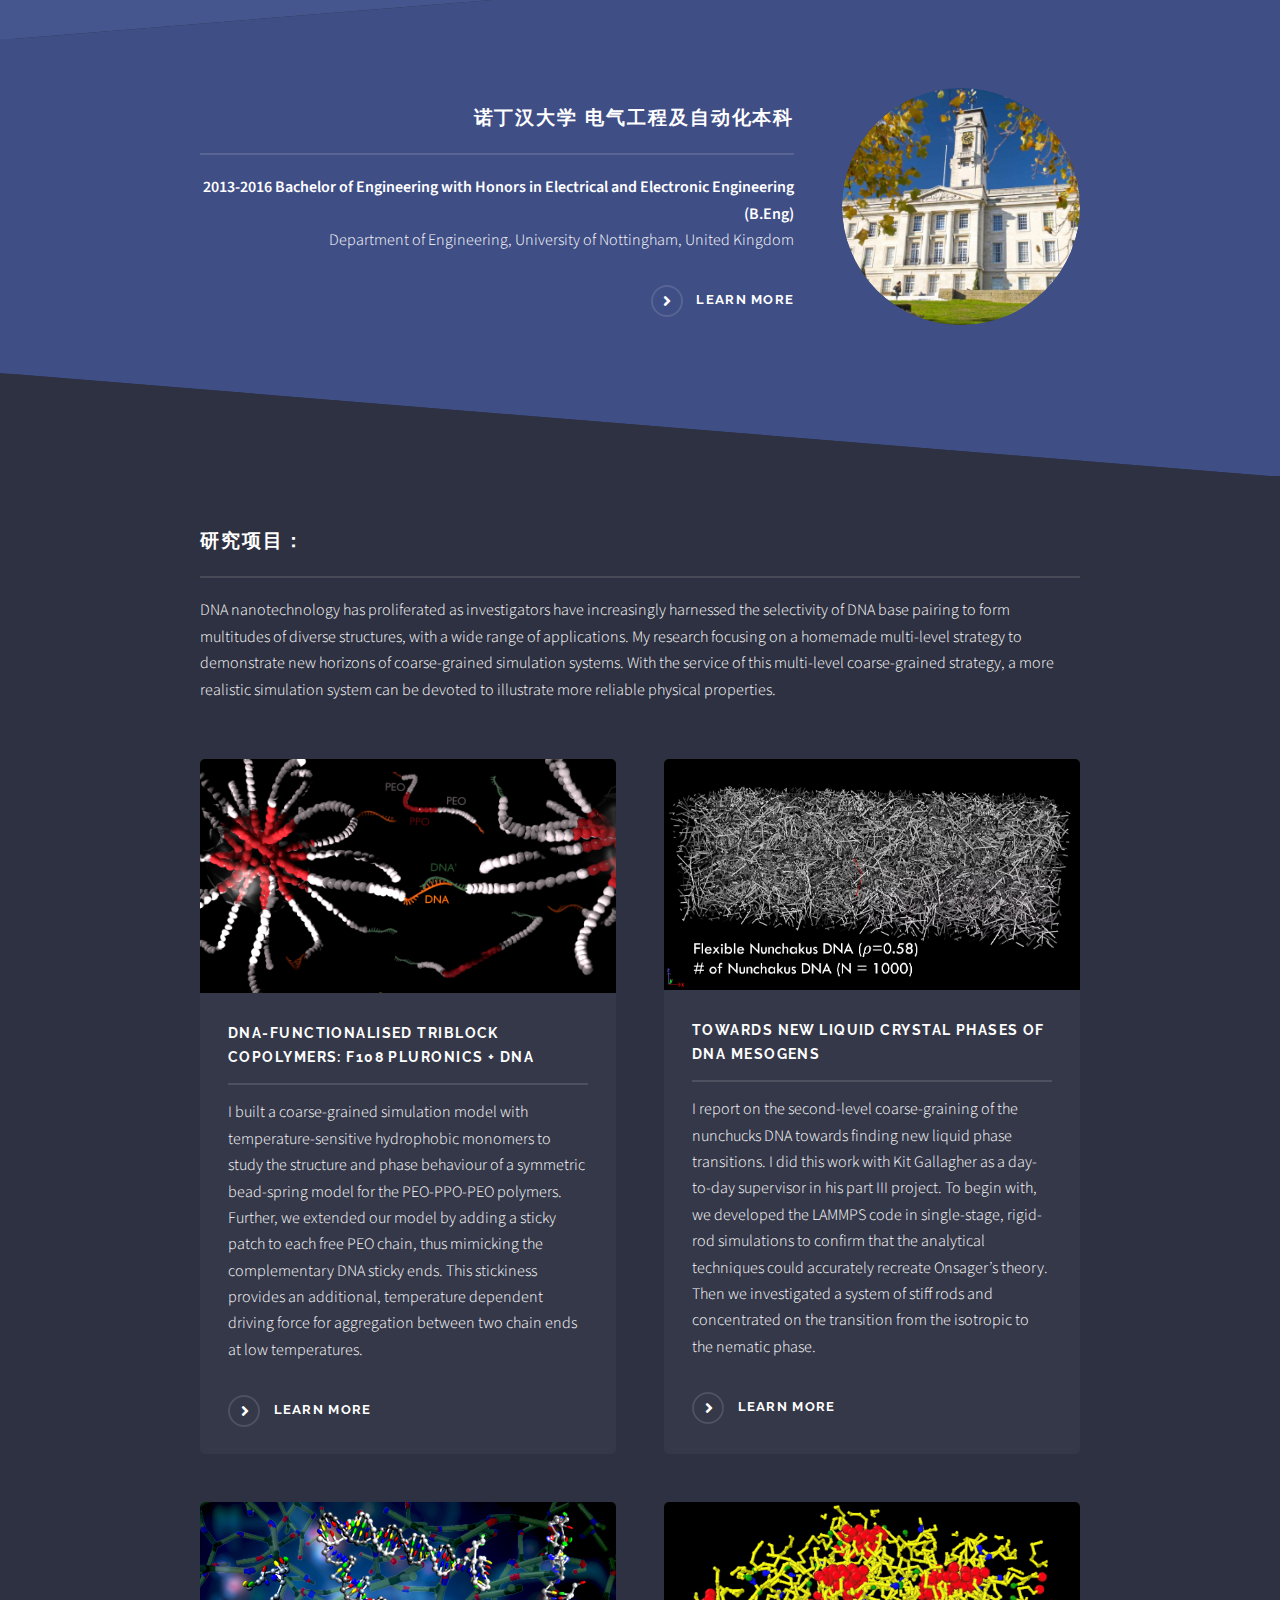
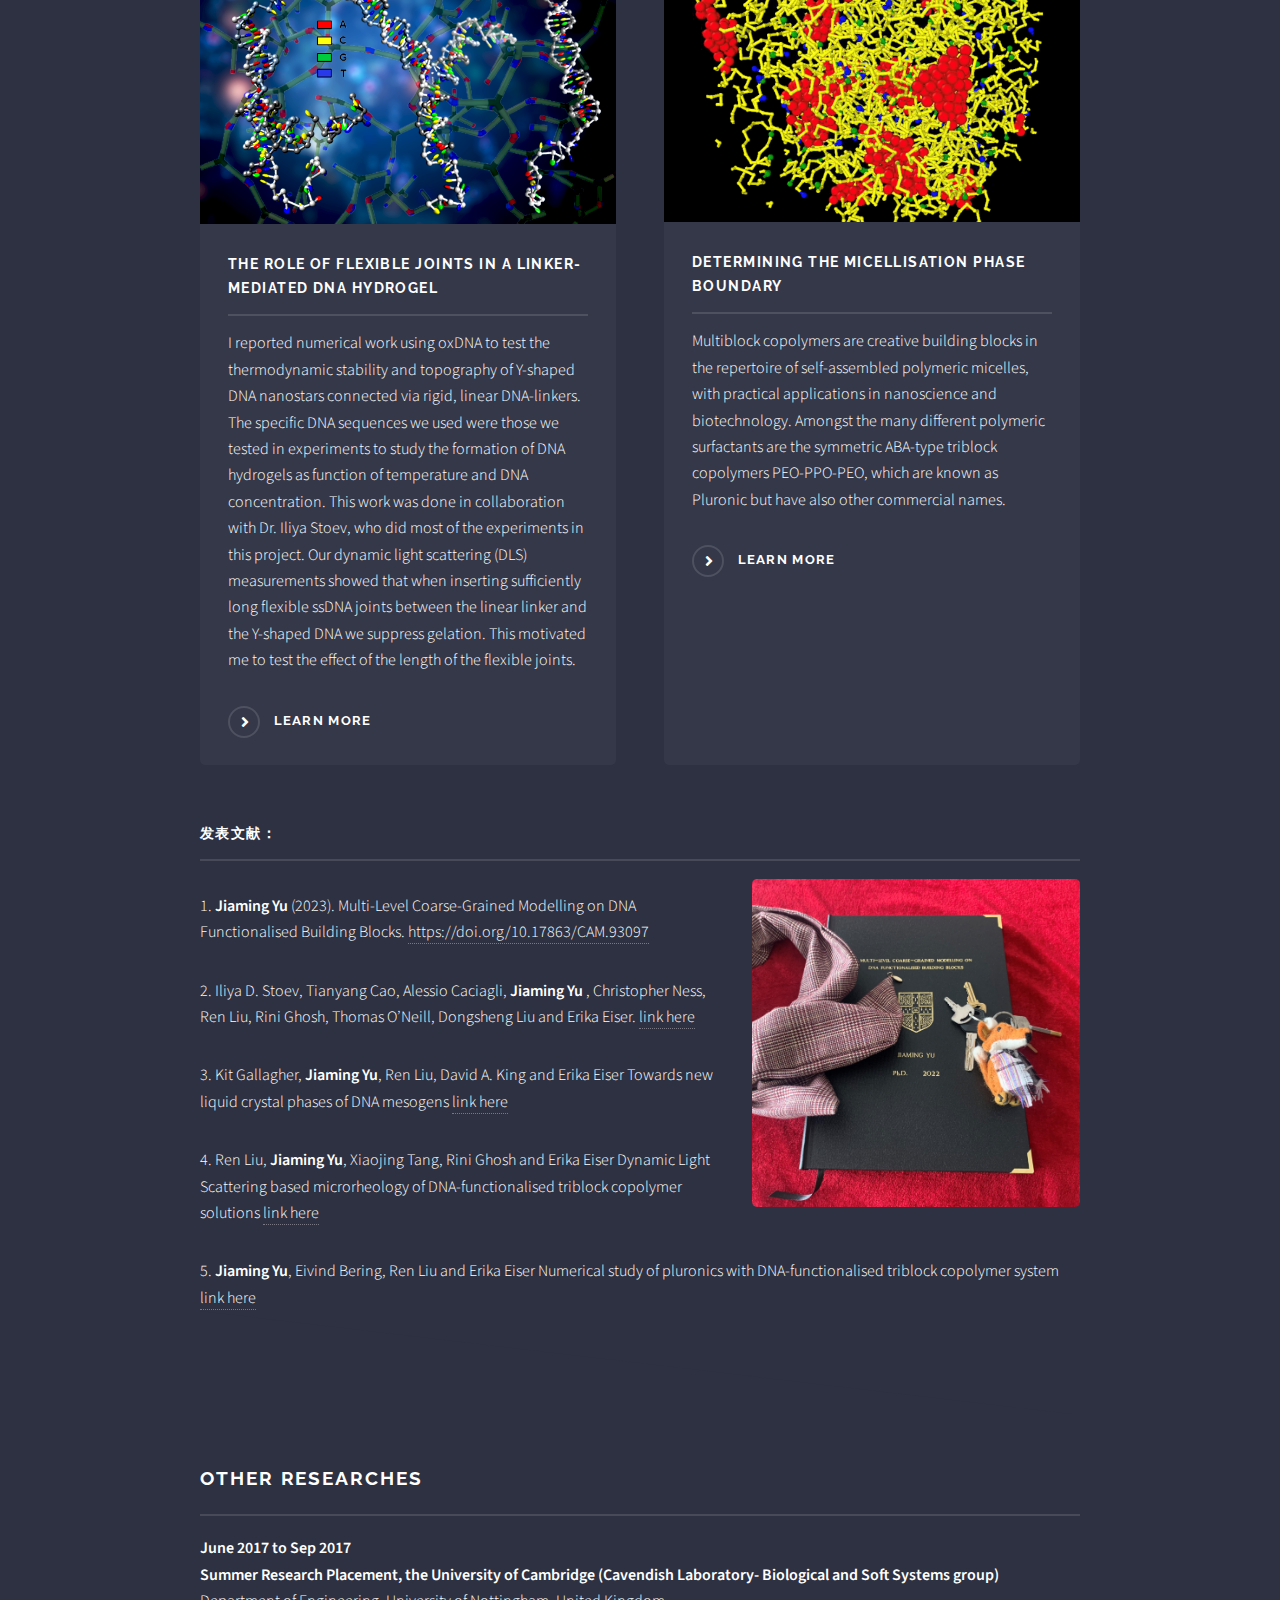
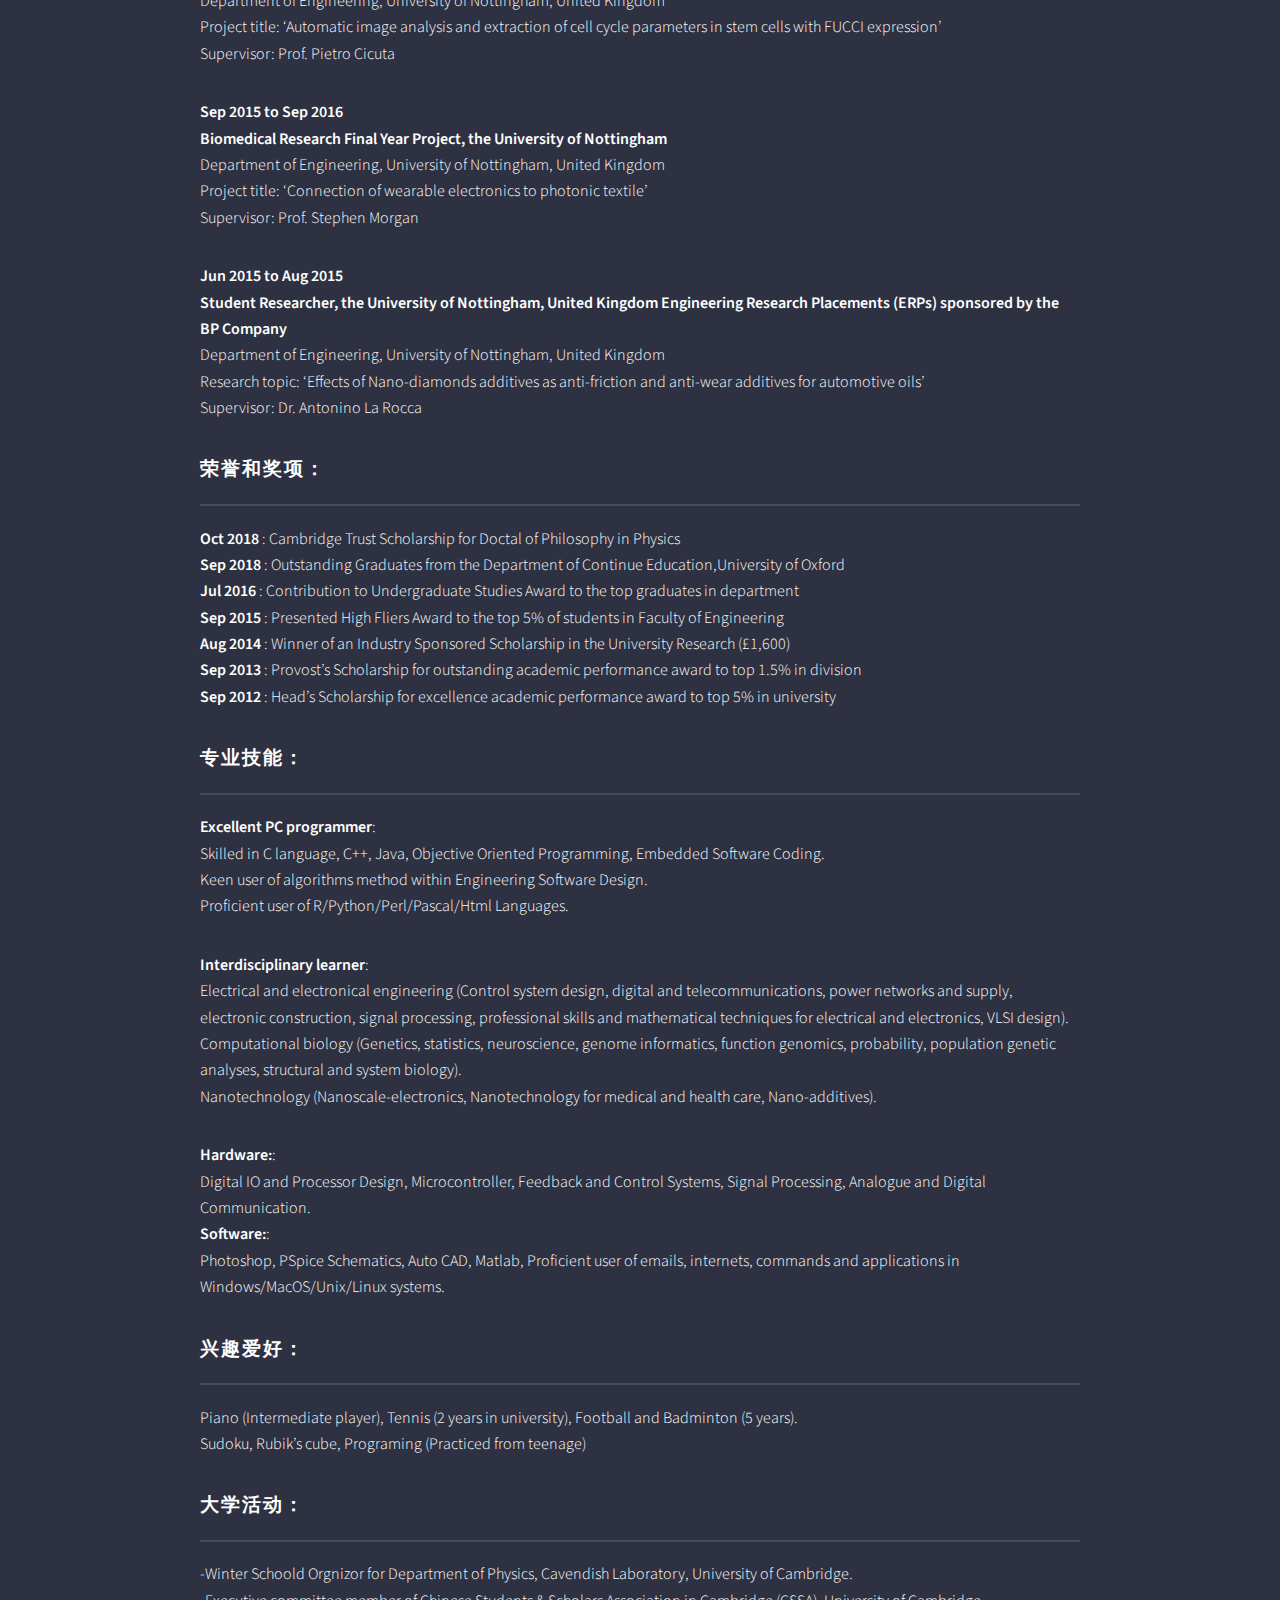
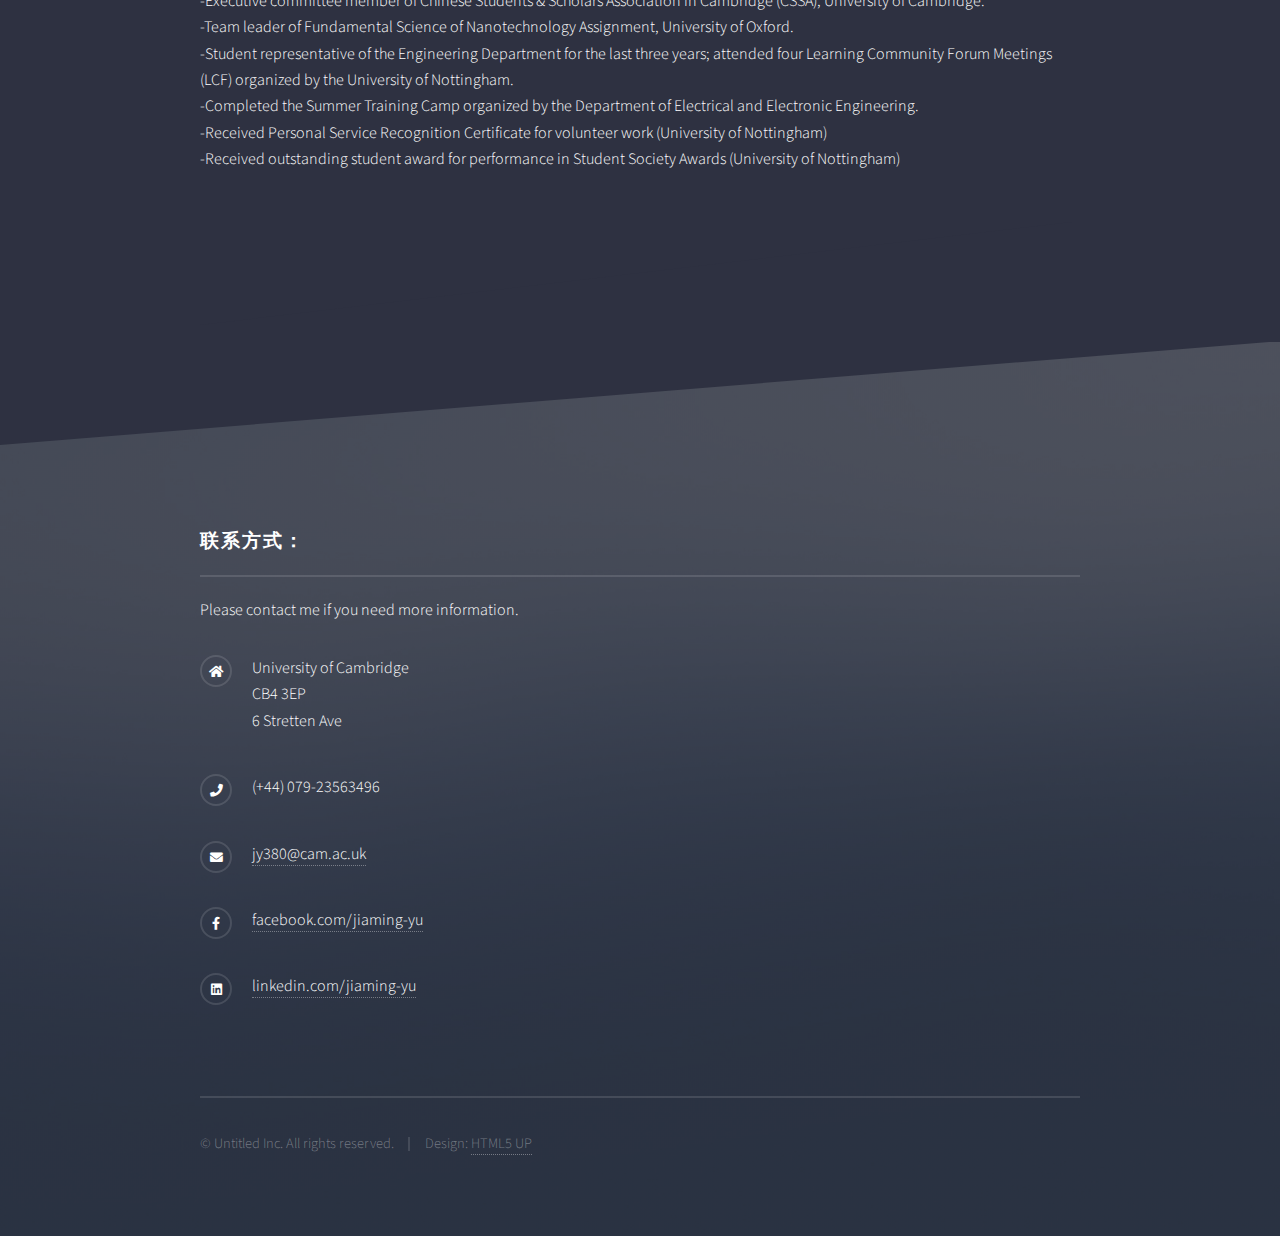
==== commit d84e6234: "updated" ====
--- a/index_ch.html
+++ b/index_ch.html
@@ -1,8 +1,7 @@
 <!DOCTYPE HTML>
 <!--
 	My personal Website for Jiaming Yu, Cambridge 
-	html5up.net | @ajlkn
-	Free for personal and commercial use under the CCA 3.0 license (html5up.net/license)
+	jy380@cam.ac.uk
 -->
 <html>
 	<head>
@@ -77,7 +76,7 @@
 									<a href="#" class="image"><img src="images/College-UG-index.jpg" alt="" /></a>
 									<div class="content">
 										<h2 class="major">牛津大学 纳米医学研究生</h2>
-										<b>Master of Science in Nanotechnology for Medicine and Health Care (MSc/PGcert)</b>
+										<b>2017-2018 Master of Science in Nanotechnology for Medicine and Health Care (MSc/PGcert)</b>
 										<p>Department of Continuing Education, University of Oxford, United Kingdom</p>
 										<a href="education.html" class="special">Learn more</a>
 									</div>
@@ -90,7 +89,7 @@
 									<a href="#" class="image"><img src="images/Cover--University-of-Nottingham.jpg" alt="" /></a>
 									<div class="content">
 										<h2 class="major">诺丁汉大学 电气工程及自动化本科</h2>
-										<b>Bachelor of Engineering with Honors in Electrical and Electronic Engineering (B.Eng)</b>
+										<b>2013-2016 Bachelor of Engineering with Honors in Electrical and Electronic Engineering (B.Eng)</b>
 										<p>Department of Engineering, University of Nottingham, United Kingdom</p>
 										<a href="education.html" class="special">Learn more</a>
 									</div>
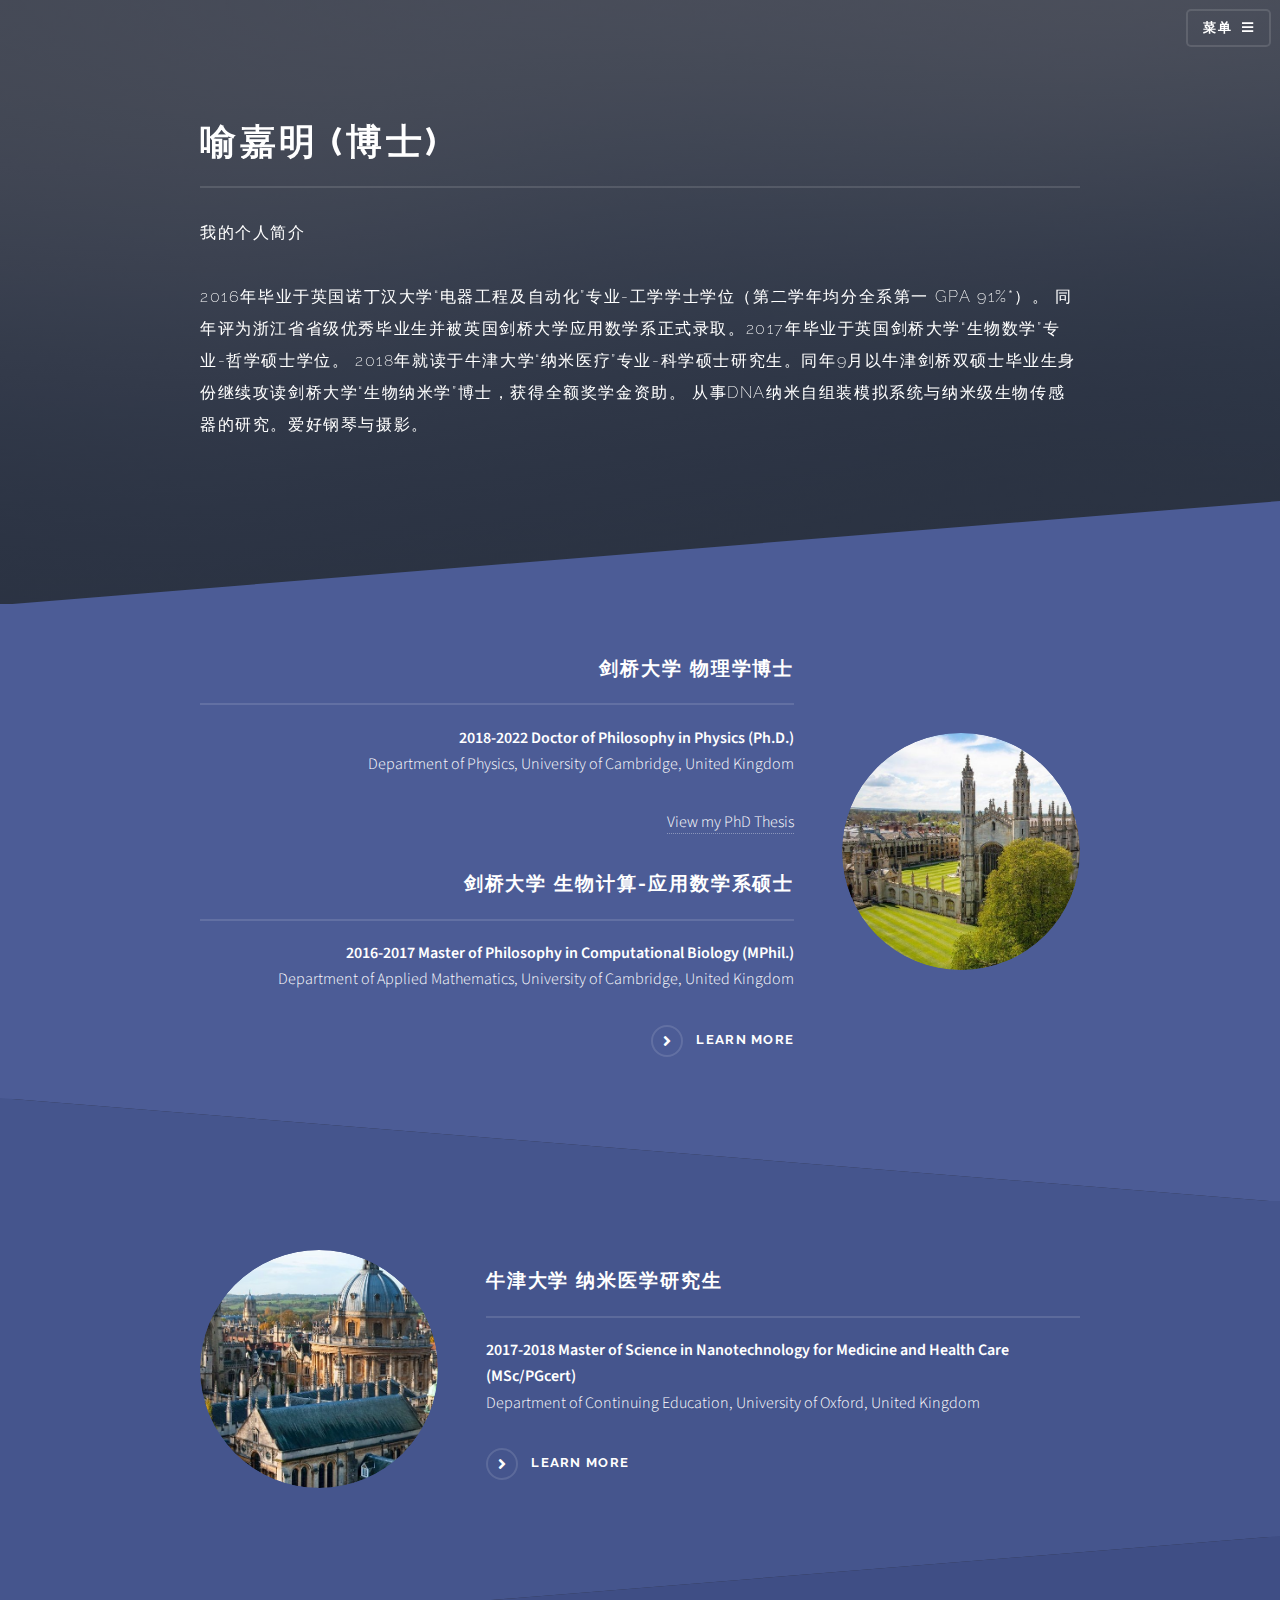
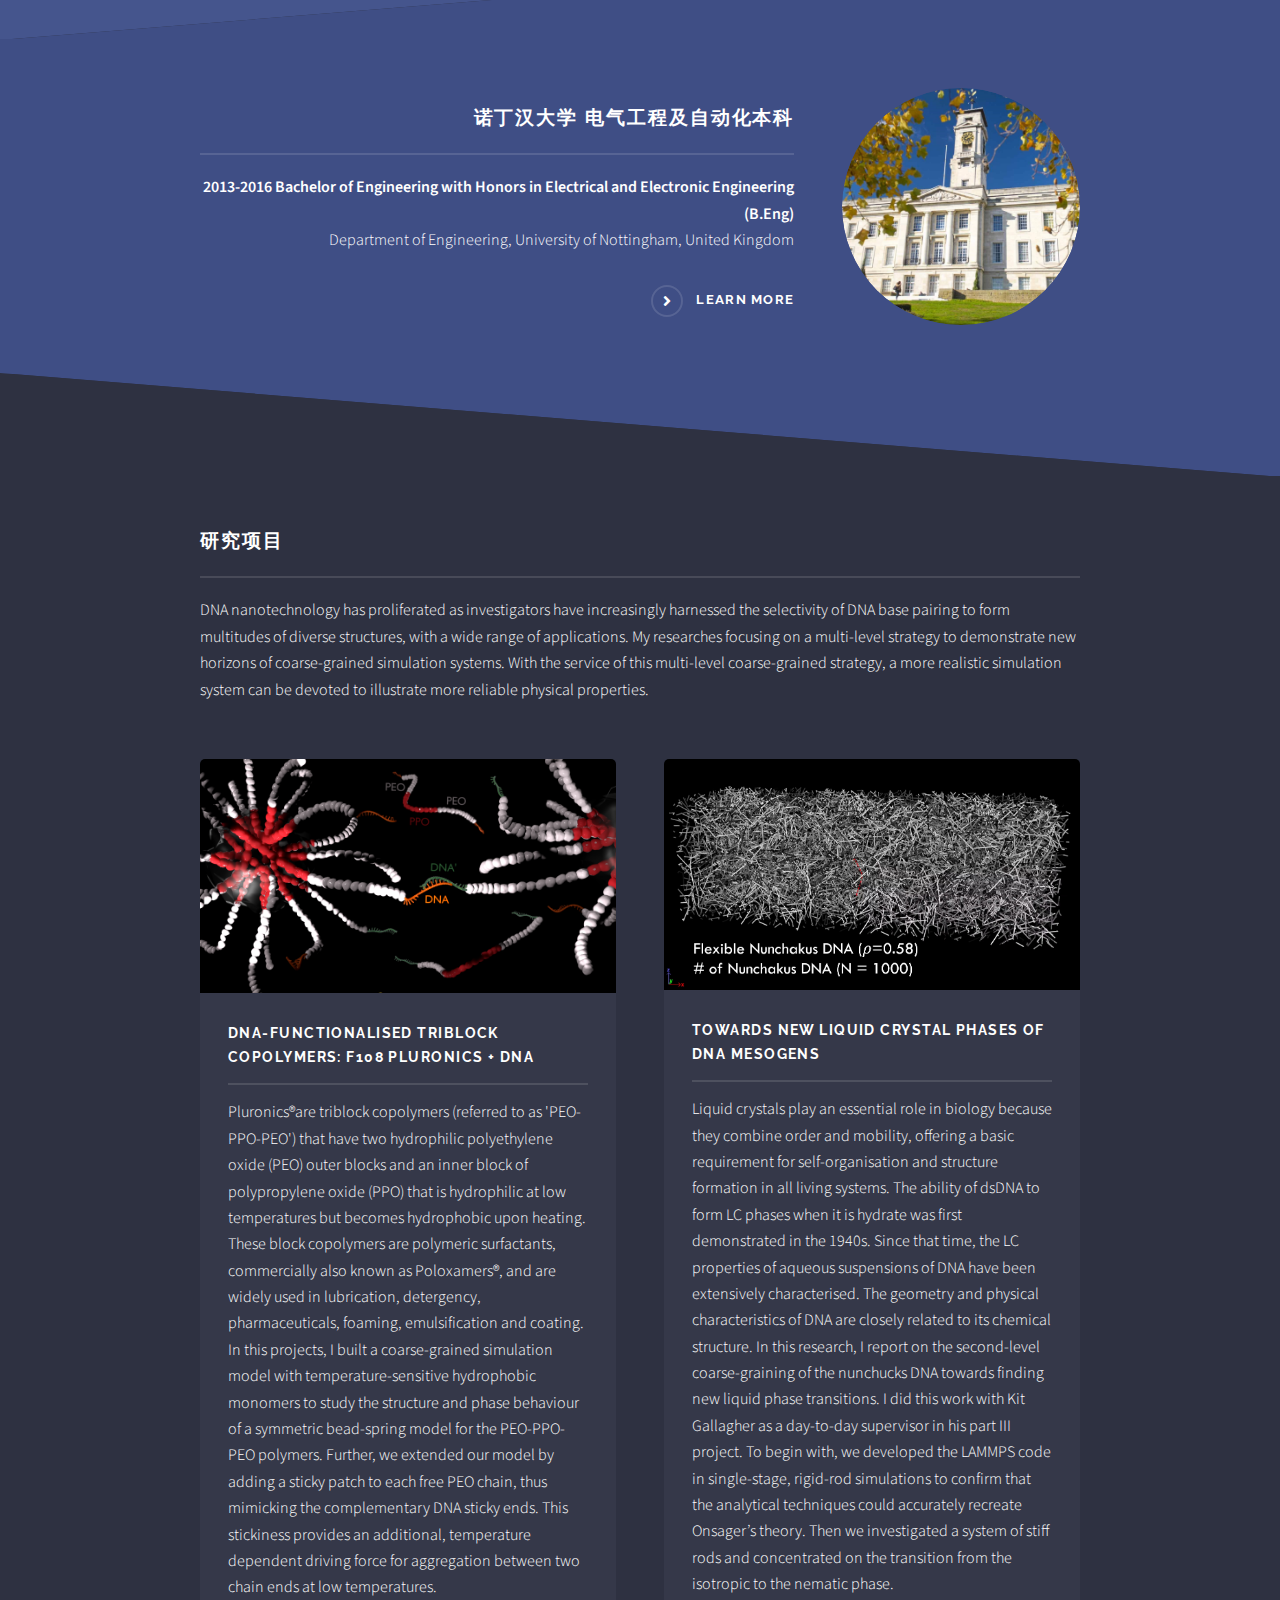
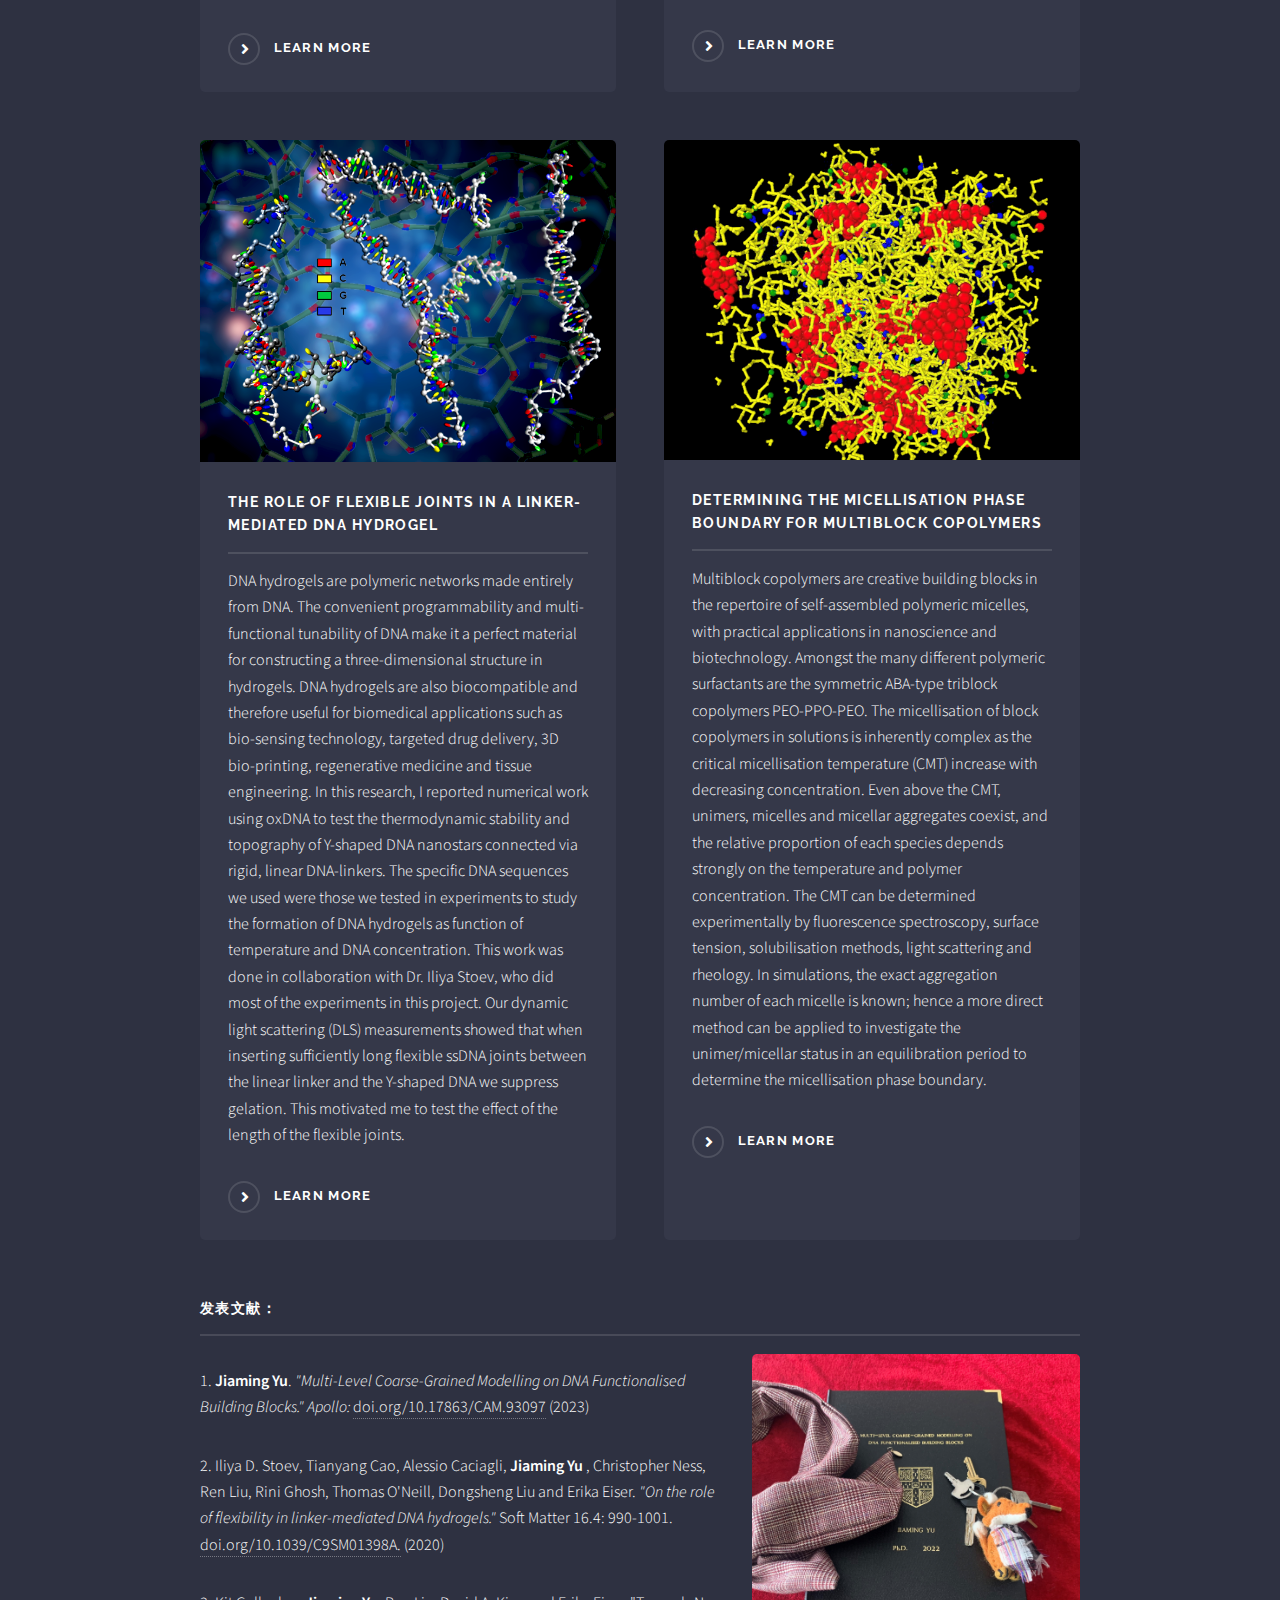
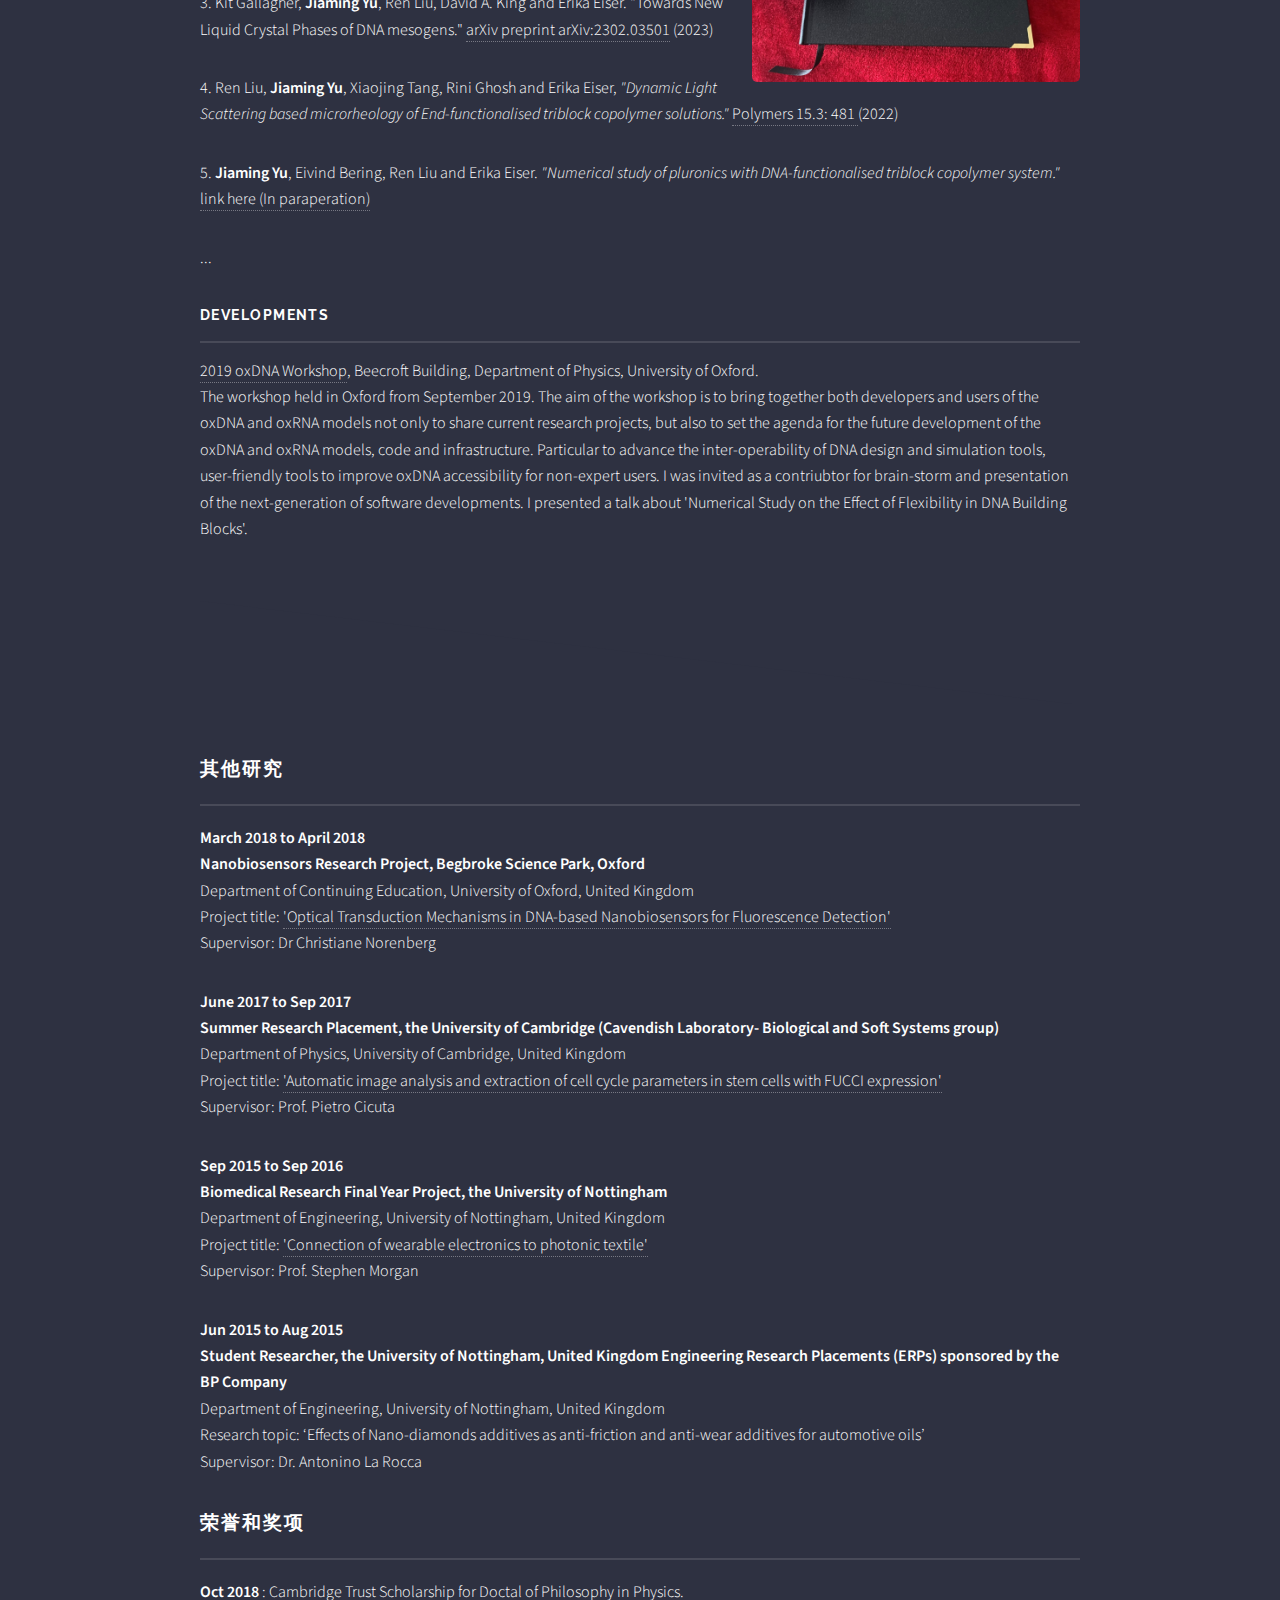
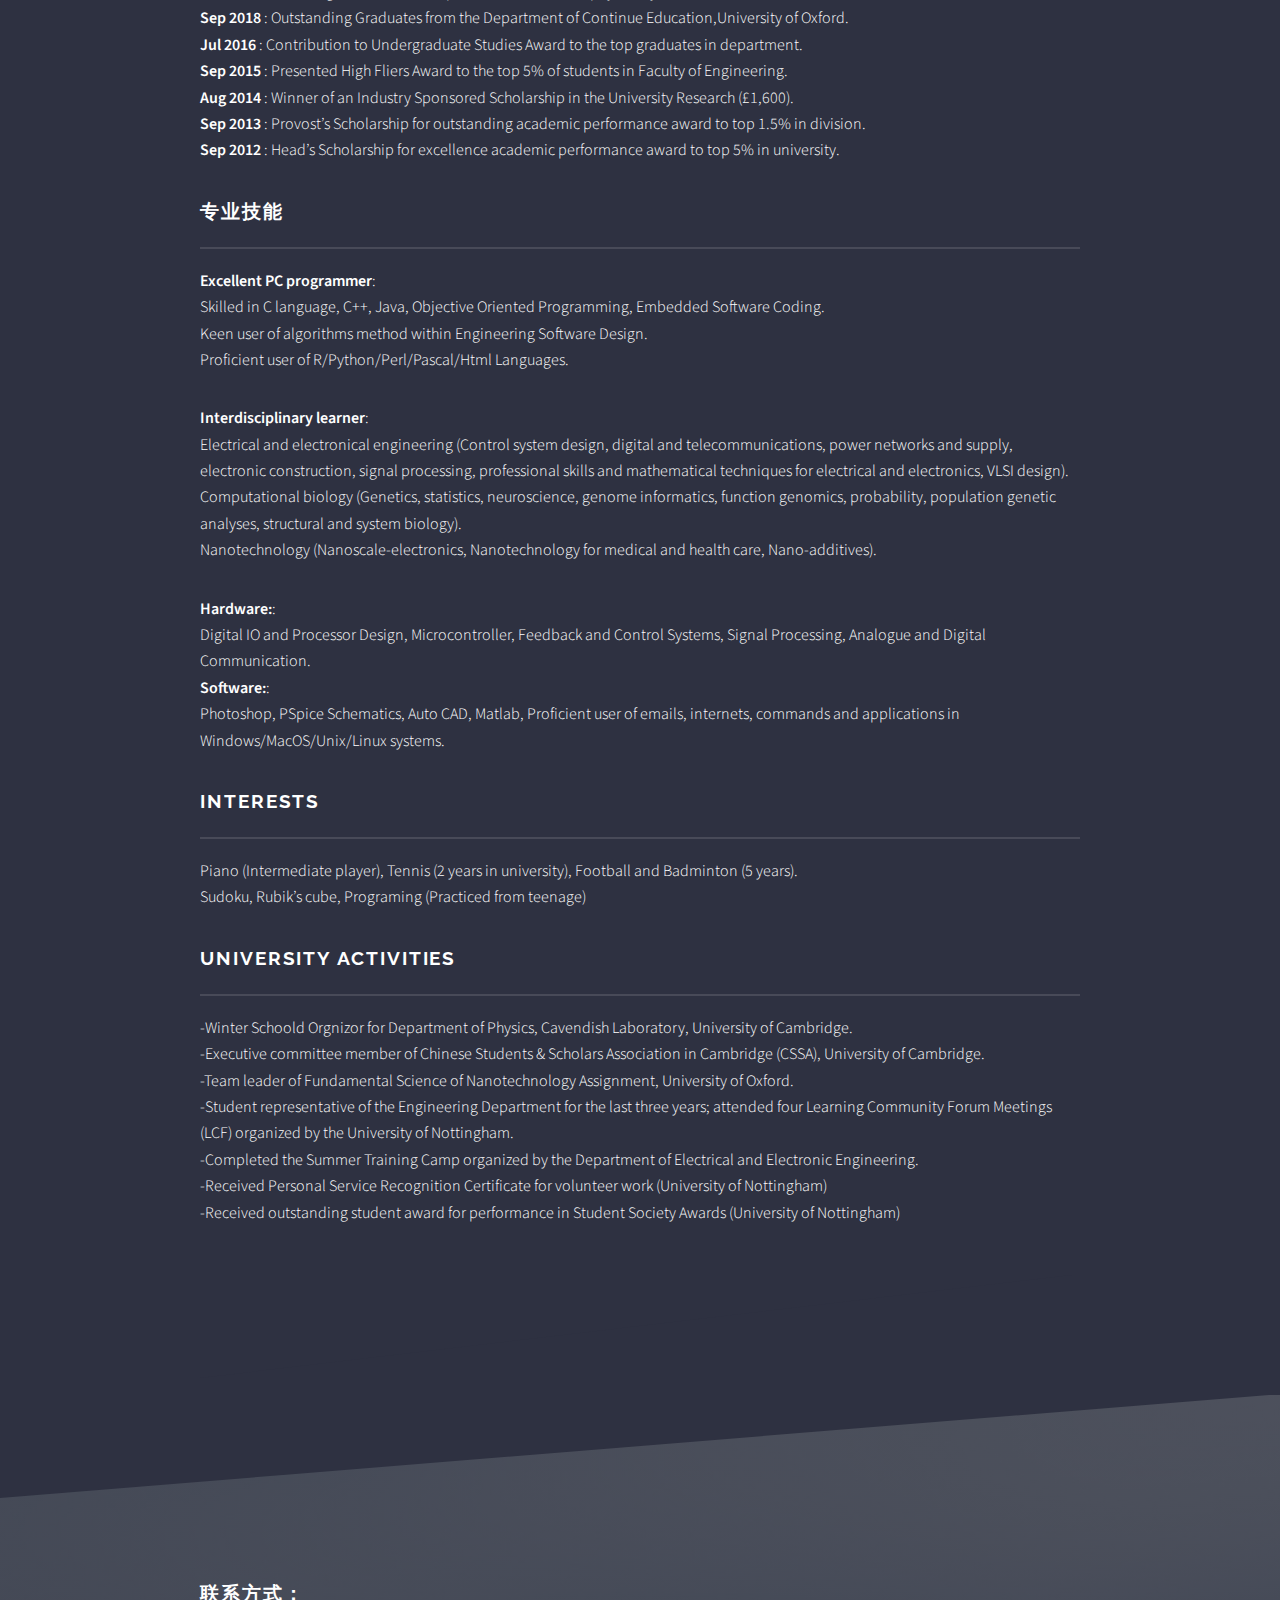
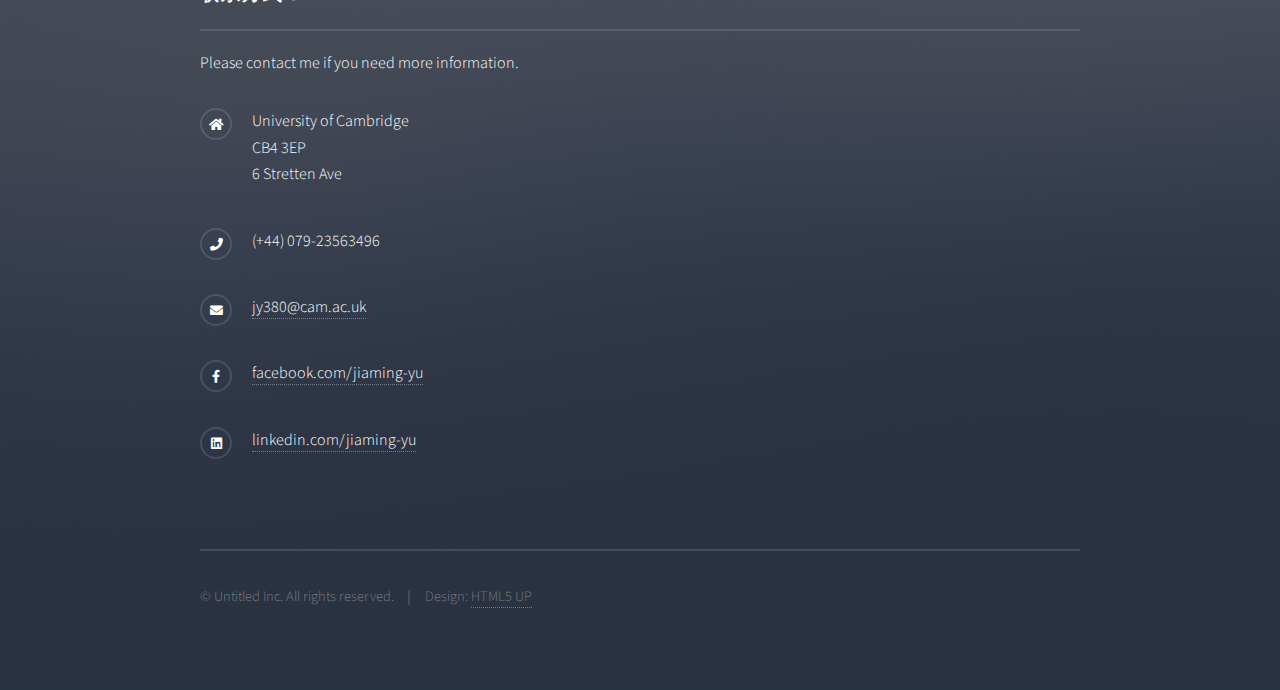
==== commit 470e1d89: "some updates" ====
--- a/index_ch.html
+++ b/index_ch.html
@@ -9,6 +9,7 @@
 		<meta charset="utf-8" />
 		<meta name="viewport" content="width=device-width, initial-scale=1, user-scalable=no" />
 		<link rel="stylesheet" href="assets/css/main.css" />
+		<link rel="icon" type="image/png" href="images/university-of-cambridge-logo-3.png"/>
 		<noscript><link rel="stylesheet" href="assets/css/noscript.css" /></noscript>
 	</head>
 	<body class="is-preload">
@@ -96,43 +97,60 @@
 								</div>
 							</section>
 
+
 						<!-- Four -->
 						<section id="four" class="wrapper alt style1">
 							<div class="inner">
-								<h2 class="major">研究项目：</h2>
+								<h2 class="major">研究项目</h2>
 								<p>DNA nanotechnology has proliferated as investigators have increasingly
 									harnessed the selectivity of DNA base pairing to form multitudes of diverse structures, with
-									a wide range of applications. My research focusing on a
-									homemade multi-level strategy to demonstrate new horizons of coarse-grained simulation
+									a wide range of applications. My researches focusing on a multi-level strategy to demonstrate new horizons of coarse-grained simulation
 									systems. With the service of this multi-level coarse-grained strategy, a more realistic simulation
 									system can be devoted to illustrate more reliable physical properties.</p>
 								<section class="features">
 									<article>
-										<a href="research.html" class="image"><img src="images/DNA_Functionalised_Pluronics(JM).png" alt="" /></a>
+										<a href="research_pluronics.html" class="image"><img src="images/DNA_Functionalised_Pluronics(JM).png" alt="" /></a>
 										<h3 class="major">DNA-Functionalised Triblock Copolymers: F108 Pluronics + DNA</h3>
-										<p>I built a coarse-grained simulation model with temperature-sensitive hydrophobic monomers to study the
+										<p>Pluronics®are triblock copolymers (referred to as 'PEO-PPO-PEO') that have two hydrophilic
+											polyethylene oxide (PEO) outer blocks and an inner block of polypropylene 
+											oxide (PPO) that is hydrophilic at low temperatures but becomes hydrophobic upon heating. 
+											These block copolymers are polymeric surfactants, commercially also known
+											as Poloxamers®, and are widely used in lubrication, detergency, pharmaceuticals, foaming,
+											emulsification and coating.
+											In this projects, I built a coarse-grained simulation model with temperature-sensitive hydrophobic monomers to study the
 											structure and phase behaviour of a symmetric bead-spring model for the PEO-PPO-PEO
 											polymers. Further, we extended our model by adding a sticky patch to each free PEO
 											chain, thus mimicking the complementary DNA sticky ends. This stickiness provides an
 											additional, temperature dependent driving force for aggregation between two chain ends
 											at low temperatures.</p>
-										<a href="research.html" class="special">Learn more</a>
+										<a href="research_pluronics.html" class="special">Learn more</a>
 									</article>
 									<article>
-										<a href="#" class="image"><img src="images/nunchucks_dense.png" alt=""  /></a>
+										<a href="research_nunchucks.html" class="image"><img src="images/nunchucks_dense.png" alt=""  /></a>
 										<h3 class="major">Towards New Liquid Crystal Phases of DNA Mesogens</h3>
-										<p>I report on the second-level coarse-graining of the nunchucks DNA towards
+										<p> Liquid crystals play an essential role in biology because they combine order and mobility, offering
+											a basic requirement for self-organisation and structure formation in all living systems.
+											The ability of dsDNA to form LC phases when it is hydrate was first demonstrated in the
+											1940s. Since that time, the LC properties of aqueous suspensions of DNA have been
+											extensively characterised. The geometry and physical characteristics of DNA are closely
+											related to its chemical structure.
+											In this research, I report on the second-level coarse-graining of the nunchucks DNA towards
 											finding new liquid phase transitions. I did this work with Kit Gallagher as a day-to-day
 											supervisor in his part III project. To begin with, we developed the LAMMPS code in
 											single-stage, rigid-rod simulations to confirm that the analytical techniques could accurately
 											recreate Onsager’s theory. Then we investigated a system of stiff rods and concentrated on
 											the transition from the isotropic to the nematic phase.</p>
-										<a href="#" class="special">Learn more</a>
+										<a href="research_nunchucks.html" class="special">Learn more</a>
 									</article>
 									<article>
-										<a href="#" class="image"><img src="images/y_shape_DNA.png" alt="" /></a>
+										<a href="research_hydrogel.html" class="image"><img src="images/y_shape_DNA.png" alt="" /></a>
 										<h3 class="major">The Role of Flexible Joints in a Linker-Mediated DNA Hydrogel</h3>
-										<p>I reported numerical work using oxDNA to test the thermodynamic stability
+										<p>DNA hydrogels are polymeric networks made entirely from DNA. The convenient programmability
+											and multi-functional tunability of DNA make it a perfect material for constructing
+											a three-dimensional structure in hydrogels. DNA hydrogels are also biocompatible
+											and therefore useful for biomedical applications such as bio-sensing technology, targeted
+											drug delivery, 3D bio-printing, regenerative medicine and tissue engineering.
+											In this research, I reported numerical work using oxDNA to test the thermodynamic stability
 											and topography of Y-shaped DNA nanostars connected via rigid, linear DNA-linkers. The
 											specific DNA sequences we used were those we tested in experiments to study the formation
 											of DNA hydrogels as function of temperature and DNA concentration. This work was done
@@ -140,58 +158,93 @@
 											dynamic light scattering (DLS) measurements showed that when inserting sufficiently long
 											flexible ssDNA joints between the linear linker and the Y-shaped DNA we suppress gelation.
 											This motivated me to test the effect of the length of the flexible joints.</p>
-										<a href="#" class="special">Learn more</a>
+										<a href="research_hydrogel.html" class="special">Learn more</a>
 									</article>
 								
 									<article>
-										<a href="#" class="image"><img src="images/micelles_display.png" alt="" /></a>
-										<h3 class="major">Determining the micellisation phase boundary</h3>
-										<p>Multiblock copolymers are creative building blocks in the repertoire of self-assembled
+										<a href="research_pluronics.html" class="image"><img src="images/micelles_display.png" alt="" /></a>
+										<h3 class="major">Determining the micellisation phase boundary for multiblock copolymers </h3>
+										<p>	Multiblock copolymers are creative building blocks in the repertoire of self-assembled
 											polymeric micelles, with practical applications in nanoscience and biotechnology.
 											Amongst the many different polymeric surfactants are the symmetric ABA-type triblock
-											copolymers PEO-PPO-PEO, which are known as Pluronic but have also other commercial
-											names.</p>
-										<a href="#" class="special">Learn more</a>
+											copolymers PEO-PPO-PEO. The micellisation of block copolymers in solutions is inherently complex as the 
+											critical micellisation temperature (CMT) increase
+											with decreasing concentration. Even above the CMT, unimers, micelles and
+											micellar aggregates coexist, and the relative proportion of each species depends strongly on
+											the temperature and polymer concentration. The CMT can be determined
+											experimentally by fluorescence spectroscopy, surface tension, solubilisation methods, light
+											scattering and rheology. In simulations, the exact aggregation number
+											of each micelle is known; hence a more direct method can be applied to investigate
+											the unimer/micellar status in an equilibration period to determine the micellisation phase
+											boundary.</p>
+										<a href="research_pluronics.html" class="special">Learn more</a>
 									</article>
 								</section>
 								
 								<h3 class="major">发表文献：</h3>
 								<p>	<span class="image right"><img src="images/my_thesis.jpg" alt="my_thesis"/></span>
 								</p>	
-								<p>1. <b>Jiaming Yu</b> (2023). Multi-Level Coarse-Grained Modelling on DNA Functionalised Building Blocks. 
-								<a href="https://doi.org/10.17863/CAM.93097" target="_blank" rel="noopener noreferrer">https://doi.org/10.17863/CAM.93097</a>
+								<p>1. <b>Jiaming Yu</b>. <i>"Multi-Level Coarse-Grained Modelling on DNA Functionalised Building Blocks." Apollo:</i>	  
+								<a href="https://doi.org/10.17863/CAM.93097" target="_blank" rel="noopener noreferrer"> doi.org/10.17863/CAM.93097</a> (2023)
 								</p>
+								
 								<p>2. Iliya D. Stoev, Tianyang Cao, Alessio Caciagli, <b>Jiaming Yu </b>, Christopher Ness, Ren Liu,
-									Rini Ghosh, Thomas O’Neill, Dongsheng Liu and Erika Eiser. 
-									<a href="" target="_blank" rel="noopener noreferrer">link here</a></p>
-								<p>3. Kit Gallagher, <b>Jiaming Yu</b>, Ren Liu, David A. King and Erika Eiser
-									Towards new liquid crystal phases of DNA mesogens 
-									<a href="" target="_blank" rel="noopener noreferrer">link here</a></p>
-								<p>4. Ren Liu, <b>Jiaming Yu</b>, Xiaojing Tang, Rini Ghosh and Erika Eiser
-									Dynamic Light Scattering based microrheology of DNA-functionalised triblock copolymer
-									solutions 
-									<a href="" target="_blank" rel="noopener noreferrer">link here</a></p>
-								<p>5. <b>Jiaming Yu</b>, Eivind Bering, Ren Liu and Erika Eiser
-									Numerical study of pluronics with DNA-functionalised triblock copolymer system
-									<a href="" target="_blank" rel="noopener noreferrer">link here</a></p>
+									Rini Ghosh, Thomas O'Neill, Dongsheng Liu and Erika Eiser. 
+									<i>"On the role of flexibility in linker-mediated DNA hydrogels."</i> Soft Matter 16.4: 990-1001. 
+									<a href="https://doi.org/10.1039/C9SM01398A" target="_blank" rel="noopener noreferrer">doi.org/10.1039/C9SM01398A.</a> (2020)</p>
+									
+								<p>3. Kit Gallagher, <b>Jiaming Yu</b>, Ren Liu, David A. King and Erika Eiser.
+									"Towards New Liquid Crystal Phases of DNA mesogens."  
+									<a href="https://arxiv.org/pdf/2302.03501.pdf" target="_blank" rel="noopener noreferrer">arXiv preprint arXiv:2302.03501</a> (2023) </p>
+
+								<p>4. Ren Liu, <b>Jiaming Yu</b>, Xiaojing Tang, Rini Ghosh and Erika Eiser,
+									<i>"Dynamic Light Scattering based microrheology of End-functionalised triblock copolymer solutions."</i> 
+									<a href="https://www.mdpi.com/2073-4360/15/3/481" target="_blank" rel="noopener noreferrer">Polymers 15.3: 481 </a>(2022)</p>
+
+								<p>5. <b>Jiaming Yu</b>, Eivind Bering, Ren Liu and Erika Eiser.
+									<i>"Numerical study of pluronics with DNA-functionalised triblock copolymer system."</i>
+									<a href="" target="_blank" rel="noopener noreferrer">link here (In paraperation)</a></p>
 	 
+								<p>...</p>
+
+								<h3 class="major">Developments</h3>
+								<p><a href="https://dna.physics.ox.ac.uk/index.php/OxDNA_users_and_developers_workshop" target="_blank" rel="noopener noreferrer"> 2019 oxDNA Workshop</a>, 
+									Beecroft Building, Department of Physics, University of Oxford.
+									<br>
+								The workshop held in Oxford from September 2019. The aim of the workshop is to bring together both developers 
+								and users of the oxDNA and oxRNA models not only to share current research projects, 
+								but also to set the agenda for the future development of the oxDNA and oxRNA models, code and infrastructure. 
+								Particular to advance the inter-operability of DNA design and simulation tools, user-friendly tools to improve oxDNA accessibility for non-expert users. 
+								I was invited as a contriubtor for brain-storm and presentation of the next-generation of software developments.
+								I presented a talk about 'Numerical Study on the Effect of Flexibility in DNA Building Blocks'. <br> </p>
+								<br>
+
+
 
 					<!-- Five -->
 					<section id="five" class="wrapper alt style1">
 						<div class="inner">
-							<h2 class="major">Other Researches</h2>
+							<h2 class="major">其他研究 </h2>
+							<div class="content">
+								<b>March 2018 to April 2018 <br> Nanobiosensors Research Project, Begbroke Science Park, Oxford
+									</b>
+								<p>Department of Continuing Education, University of Oxford, United Kingdom <br>
+								Project title: <a href="images/Nano2_Assign2.pdf" target="_blank" rel="noopener noreferrer">'Optical Transduction Mechanisms in DNA-based Nanobiosensors for Fluorescence Detection' </a> <br> 
+								Supervisor: Dr Christiane Norenberg </p>
+							</div>
 							<div class="content">
 								<b>June 2017 to Sep 2017 <br> Summer Research Placement, the University of Cambridge
 									(Cavendish Laboratory- Biological and Soft Systems group)</b>
-								<p>Department of Engineering, University of Nottingham, United Kingdom <br>
-								Project title: ‘Automatic image analysis and extraction of cell cycle parameters in stem cells with FUCCI expression’ <br> 
+								<p>Department of Physics, University of Cambridge, United Kingdom <br>
+								Project title: <a href="images/FUCCI_2017.pdf" target="_blank" rel="noopener noreferrer">'Automatic image analysis and extraction of cell cycle parameters in stem cells with FUCCI expression'</a> <br> 
 								Supervisor: Prof. Pietro Cicuta </p>
 							</div>
 							<div class="content">
 								<b>Sep 2015 to Sep 2016 <br> Biomedical Research Final Year Project, the University of Nottingham </b>
 								<p>Department of Engineering, University of Nottingham, United Kingdom <br>
-								Project title: ‘Connection of wearable electronics to photonic textile’ <br> 
+								Project title: <a href="images/FYP_BEng_2016.pdf" target="_blank" rel="noopener noreferrer">'Connection of wearable electronics to photonic textile'</a> <br> 
 								Supervisor: Prof. Stephen Morgan </p>
+								<!-- <embed src="images/FYP_BEng_2016.pdf" type="application/pdf" width="100%" height="600"/> -->
 							</div>
 							<div class="content">
 								<b>Jun 2015 to Aug 2015 <br> Student Researcher, the University of Nottingham, United Kingdom
@@ -202,17 +255,17 @@
 								Supervisor: Dr. Antonino La Rocca </p>
 							</div>
 
-							<h2 class="major">荣誉和奖项：</h2>
-							<p> <b>Oct 2018 </b>: Cambridge Trust Scholarship for Doctal of Philosophy in Physics <br>
-								<b>Sep 2018 </b>: Outstanding Graduates from the Department of Continue Education,University of Oxford <br>
-								<b>Jul 2016 </b>: Contribution to Undergraduate Studies Award to the top graduates in department <br>
-								<b>Sep 2015 </b>: Presented High Fliers Award to the top 5% of students in Faculty of Engineering <br>
-								<b>Aug 2014 </b>: Winner of an Industry Sponsored Scholarship in the University Research (£1,600) <br>
-								<b>Sep 2013 </b>: Provost’s Scholarship for outstanding academic performance award to top 1.5% in division <br>
-								<b>Sep 2012 </b>: Head’s Scholarship for excellence academic performance award to top 5% in university <br>
-							</p>
-
-							<h2 class="major">专业技能：</h2>
+							<h2 class="major">荣誉和奖项</h2>
+							<p> <b>Oct 2018 </b>: Cambridge Trust Scholarship for Doctal of Philosophy in Physics. <br>
+								<b>Sep 2018 </b>: Outstanding Graduates from the Department of Continue Education,University of Oxford. <br>
+								<b>Jul 2016 </b>: Contribution to Undergraduate Studies Award to the top graduates in department. <br>
+								<b>Sep 2015 </b>: Presented High Fliers Award to the top 5% of students in Faculty of Engineering. <br>
+								<b>Aug 2014 </b>: Winner of an Industry Sponsored Scholarship in the University Research (£1,600). <br>
+								<b>Sep 2013 </b>: Provost’s Scholarship for outstanding academic performance award to top 1.5% in division. <br>
+								<b>Sep 2012 </b>: Head’s Scholarship for excellence academic performance award to top 5% in university. <br>
+							</p>
+
+							<h2 class="major">专业技能</h2>
 							<p> <b>Excellent PC programmer</b>: <br>
 								Skilled in C language, C++, Java, Objective Oriented Programming, Embedded Software Coding. <br>
 								 Keen user of algorithms method within Engineering Software Design. <br>
@@ -235,12 +288,12 @@
 
 							<!--<h2 class="major">Languages</h2>
 							<p>Native Chinese, Proficient English. </p> -->
-							<h2 class="major">兴趣爱好：</h2>
+							<h2 class="major">Interests</h2>
 							<p>Piano (Intermediate player), Tennis (2 years in university), Football and Badminton (5 years). <br>
 							Sudoku, Rubik’s cube, Programing (Practiced from teenage)
 							</p>
 							
-							<h2 class="major">大学活动：</h2>
+							<h2 class="major">University Activities</h2>
 							<p>	-Winter Schoold Orgnizor for Department of Physics, Cavendish Laboratory, University of Cambridge. <br>
 								-Executive committee member of Chinese Students & Scholars Association in
 								Cambridge (CSSA), University of Cambridge. <br>
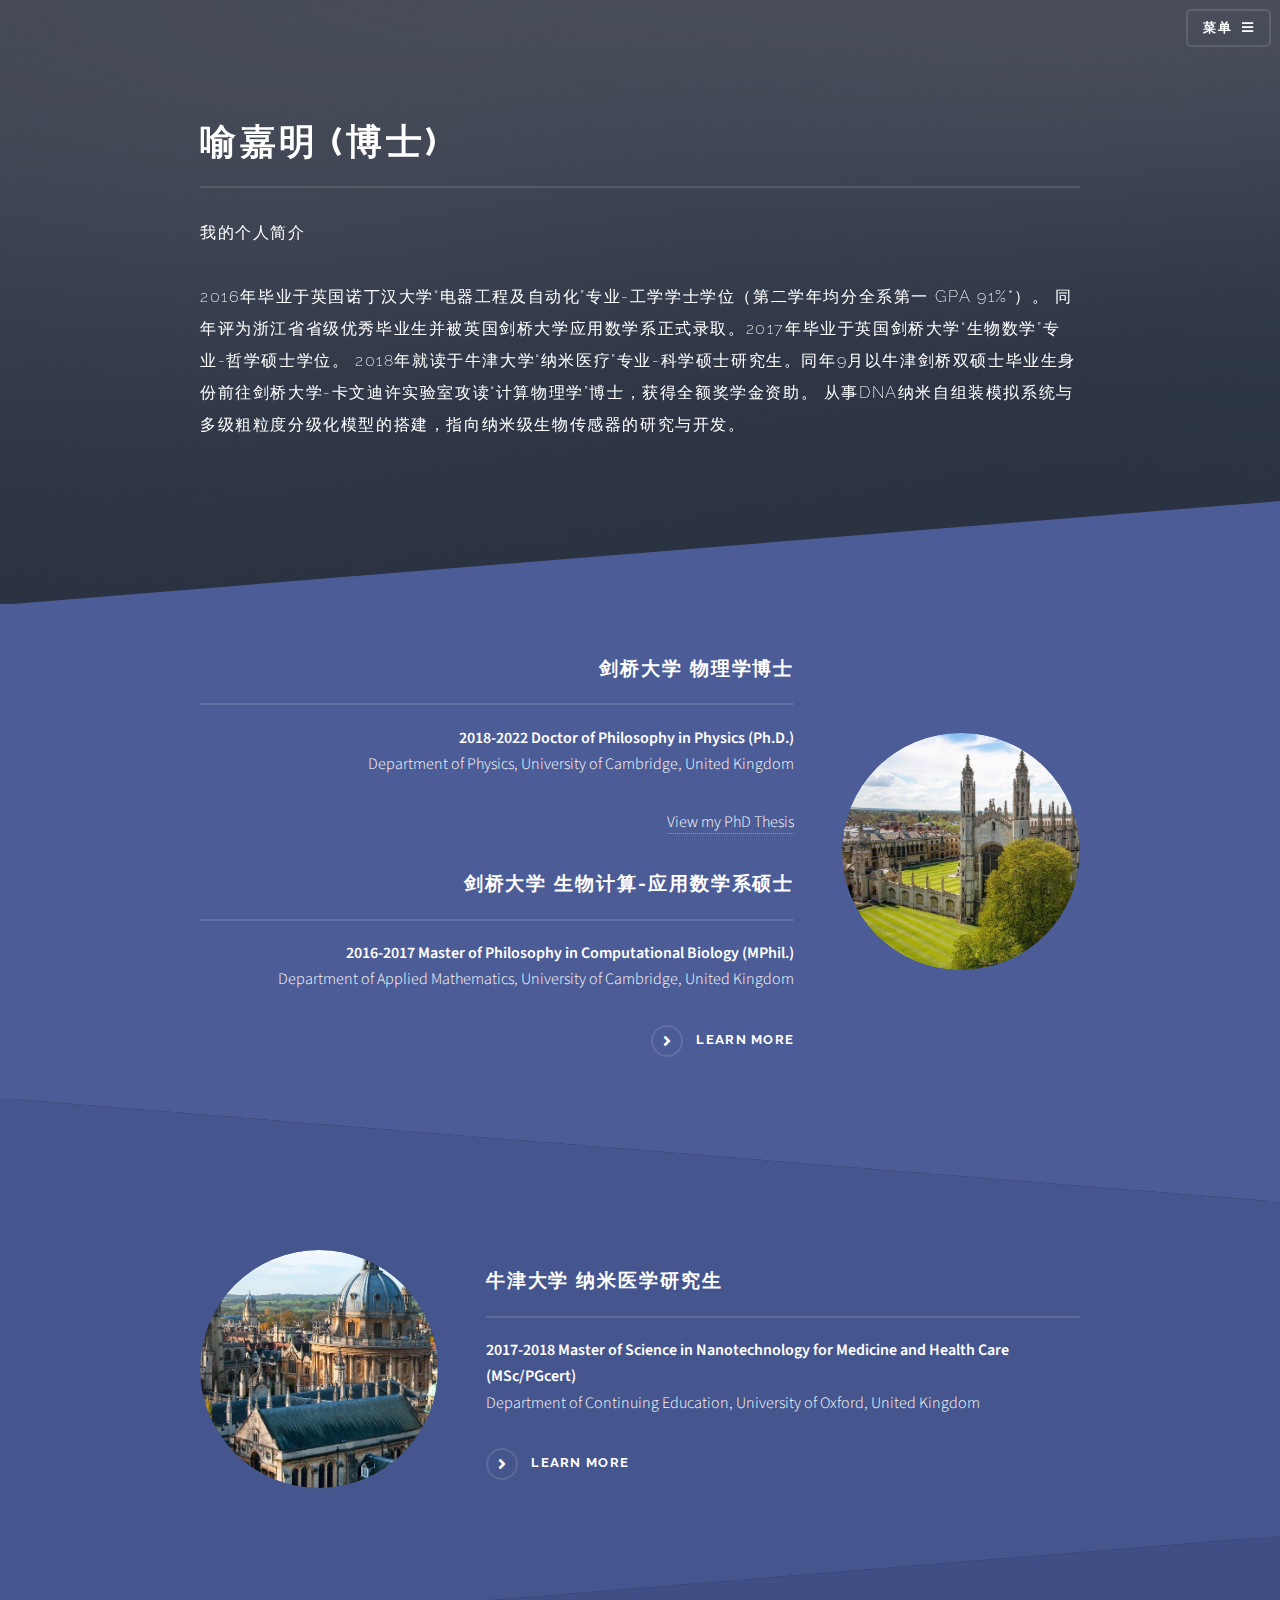
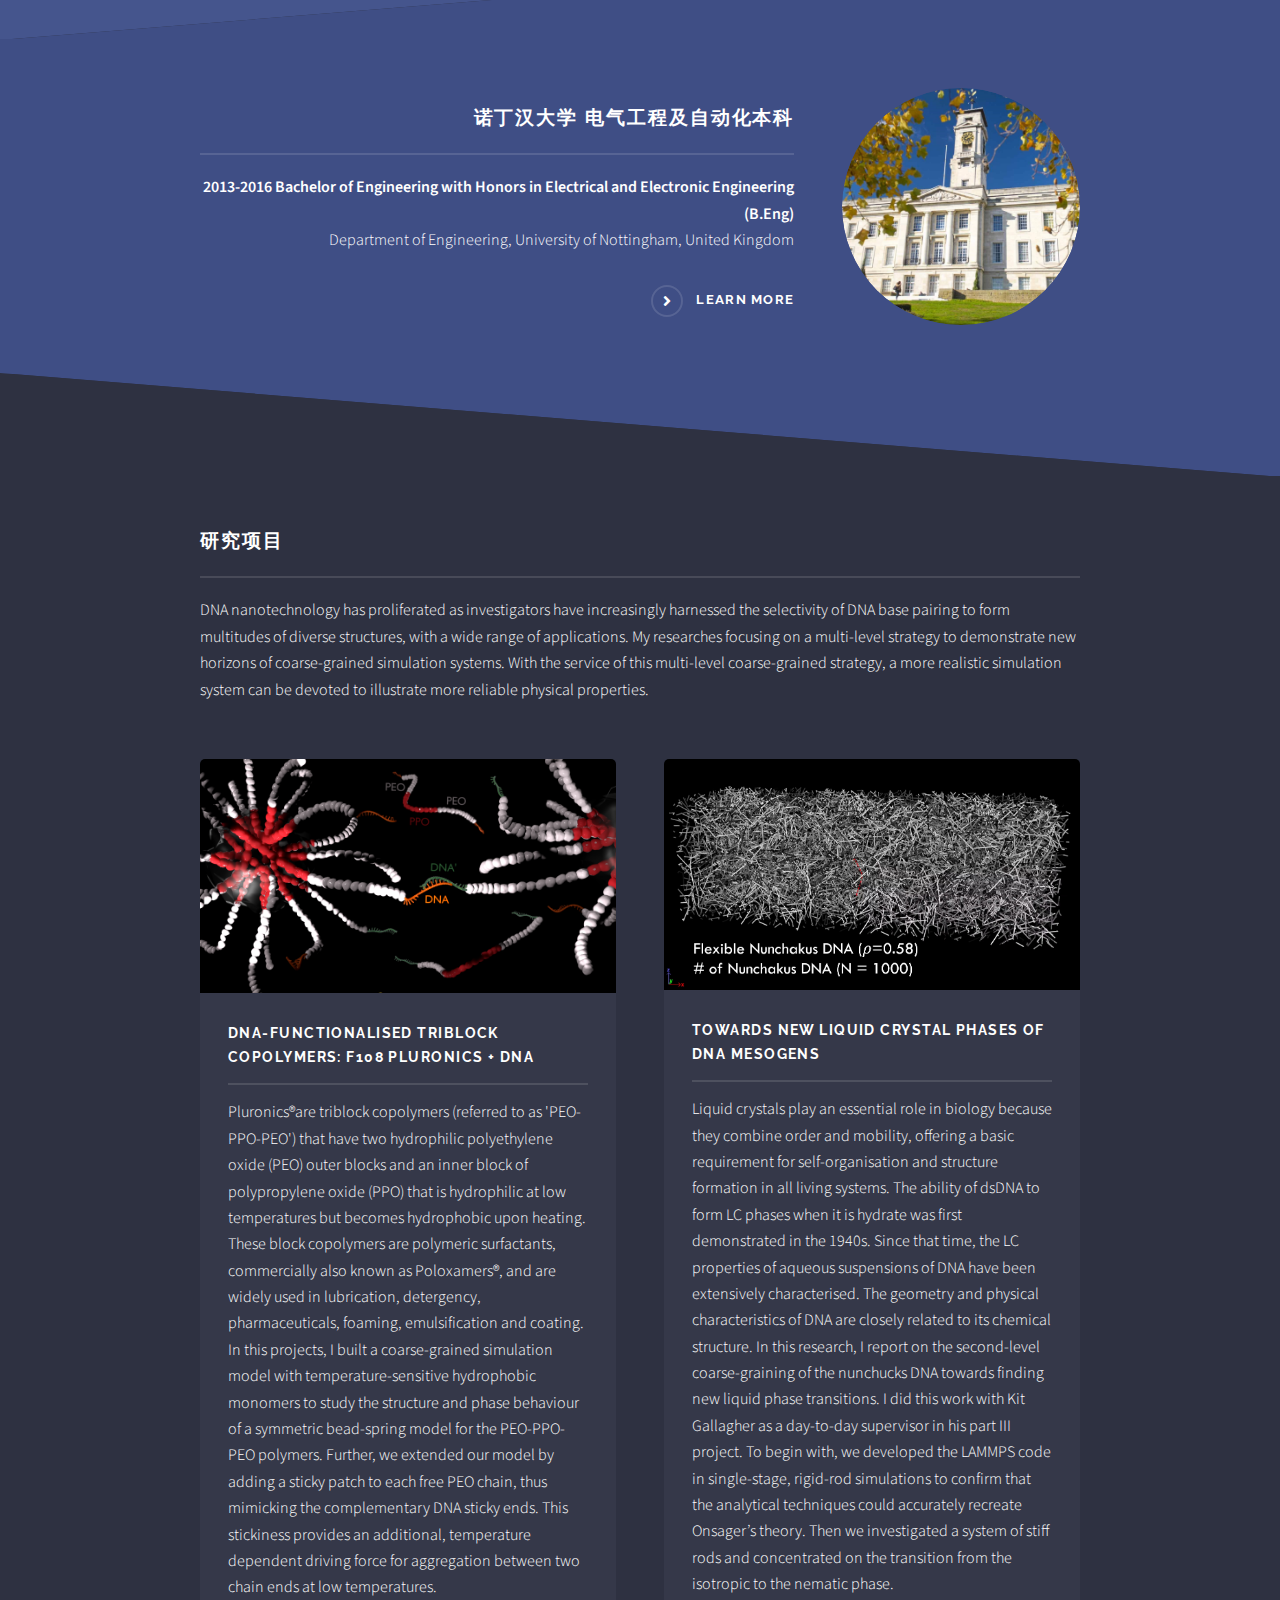
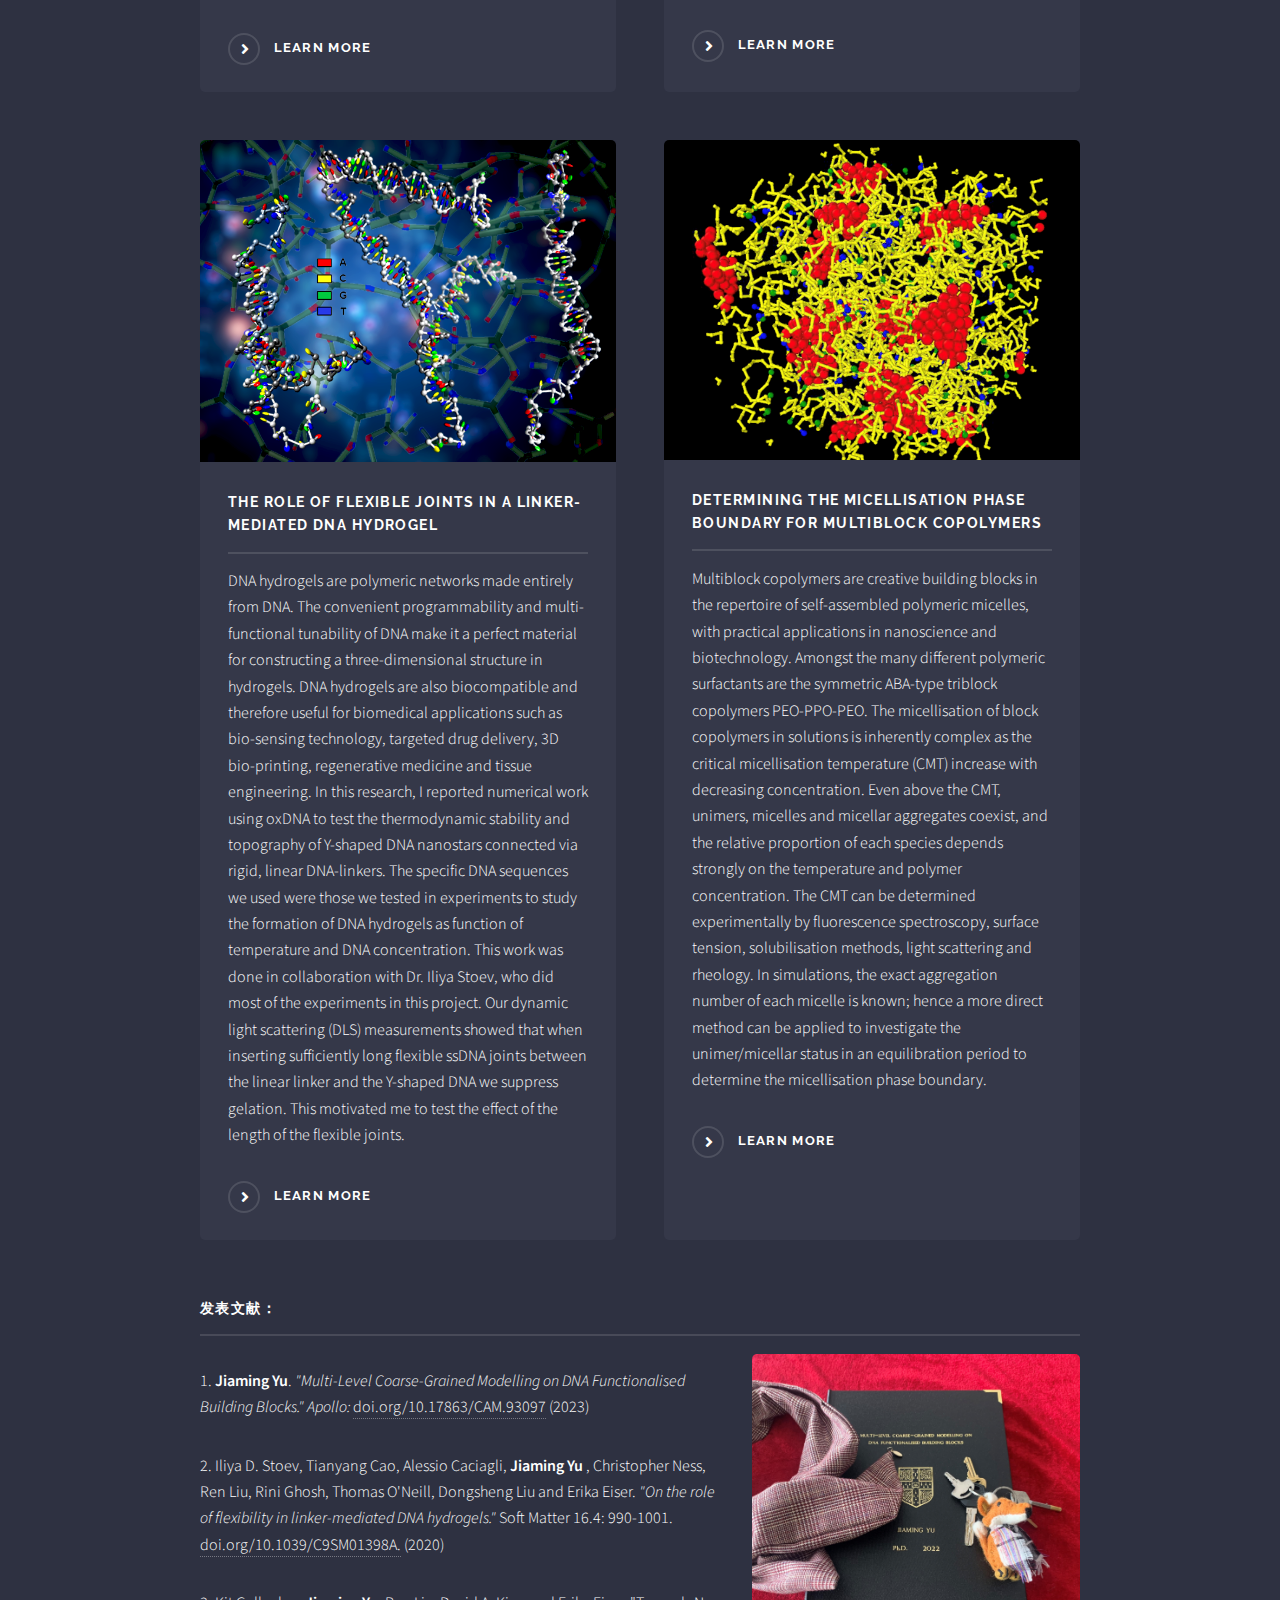
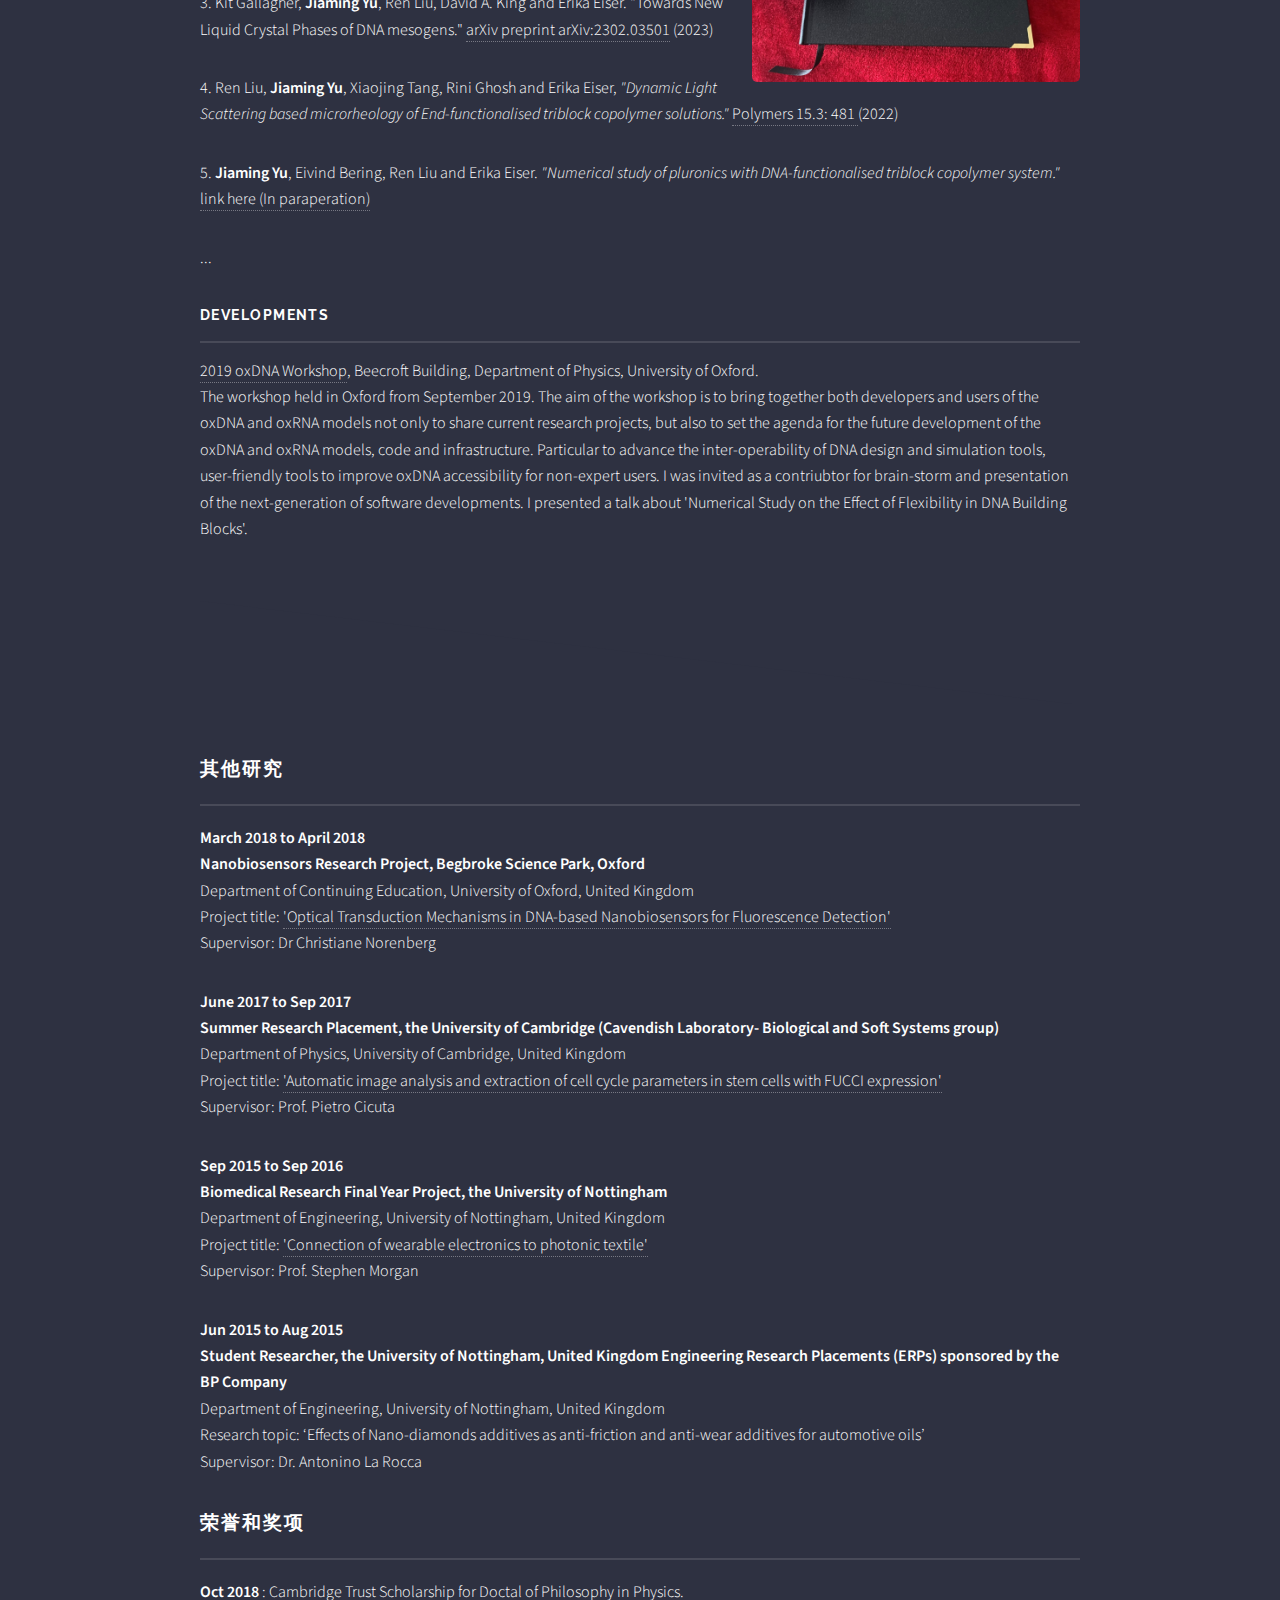
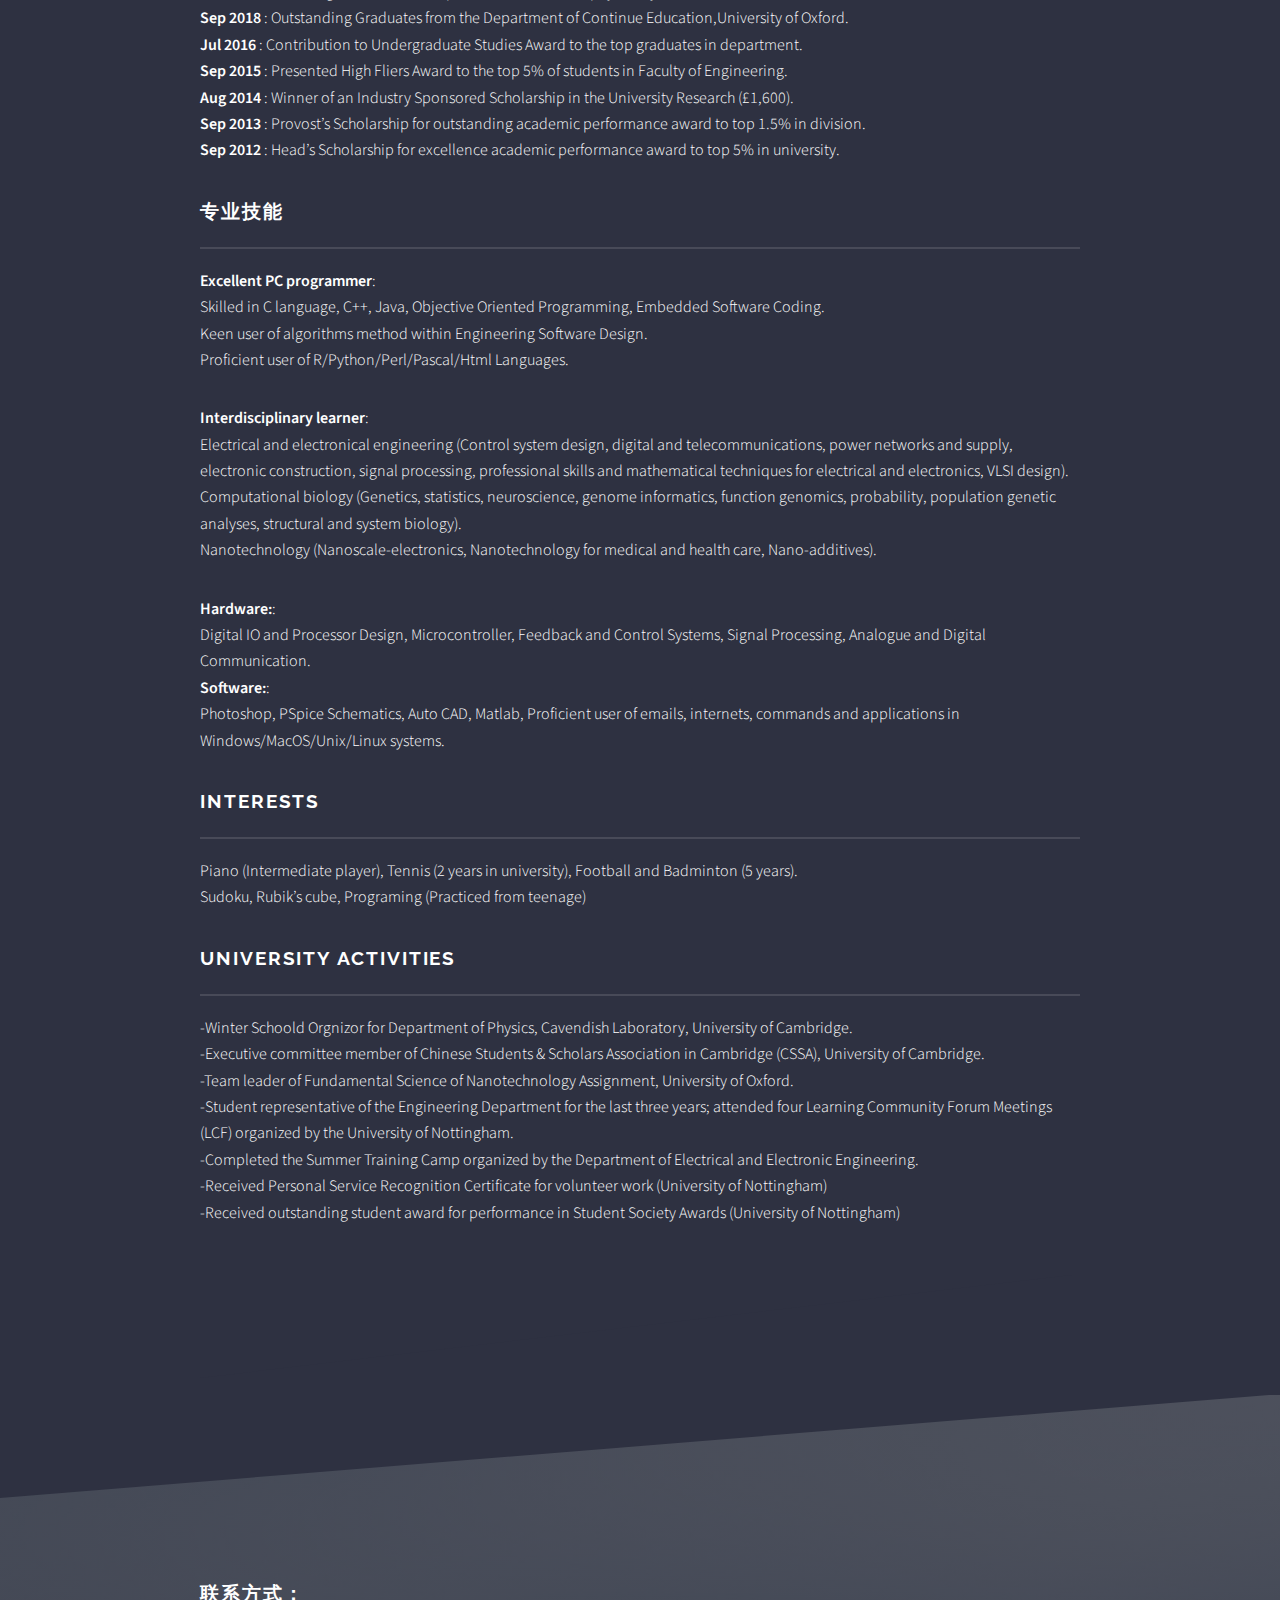
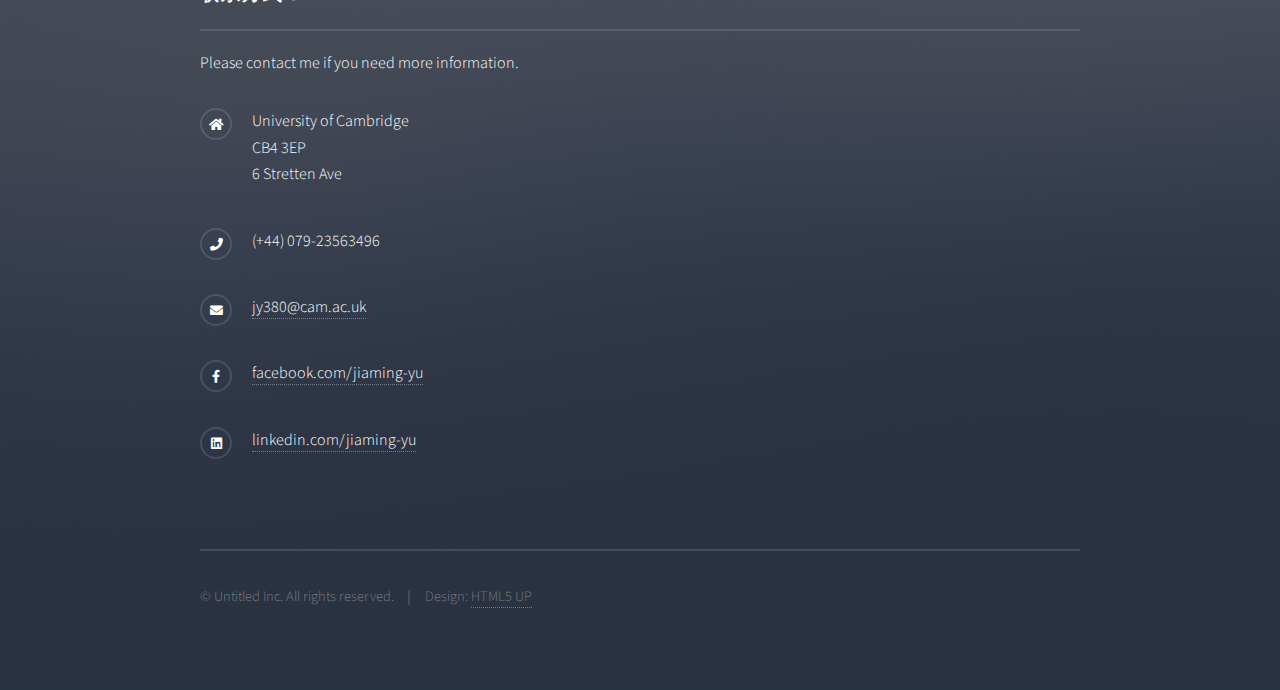
==== commit f7877615: "Update index_ch.html" ====
--- a/index_ch.html
+++ b/index_ch.html
@@ -45,8 +45,8 @@
 							<p>我的个人简介</a></p>
 							<p>2016年毕业于英国诺丁汉大学“电器工程及自动化”专业-工学学士学位（第二学年均分全系第一 GPA 91%*）。
 								同年评为浙江省省级优秀毕业生并被英国剑桥大学应用数学系正式录取。2017年毕业于英国剑桥大学“生物数学”专业-哲学硕士学位。
-								2018年就读于牛津大学“纳米医疗”专业-科学硕士研究生。同年9月以牛津剑桥双硕士毕业生身份继续攻读剑桥大学“生物纳米学”博士，获得全额奖学金资助。
-								从事DNA纳米自组装模拟系统与纳米级生物传感器的研究。爱好钢琴与摄影。</a></p>
+								2018年就读于牛津大学“纳米医疗”专业-科学硕士研究生。同年9月以牛津剑桥双硕士毕业生身份前往剑桥大学-卡文迪许实验室攻读“计算物理学”博士，获得全额奖学金资助。
+								从事DNA纳米自组装模拟系统与多级粗粒度分级化模型的搭建，指向纳米级生物传感器的研究与开发。</a></p>
 						</div>
 					</section>
 
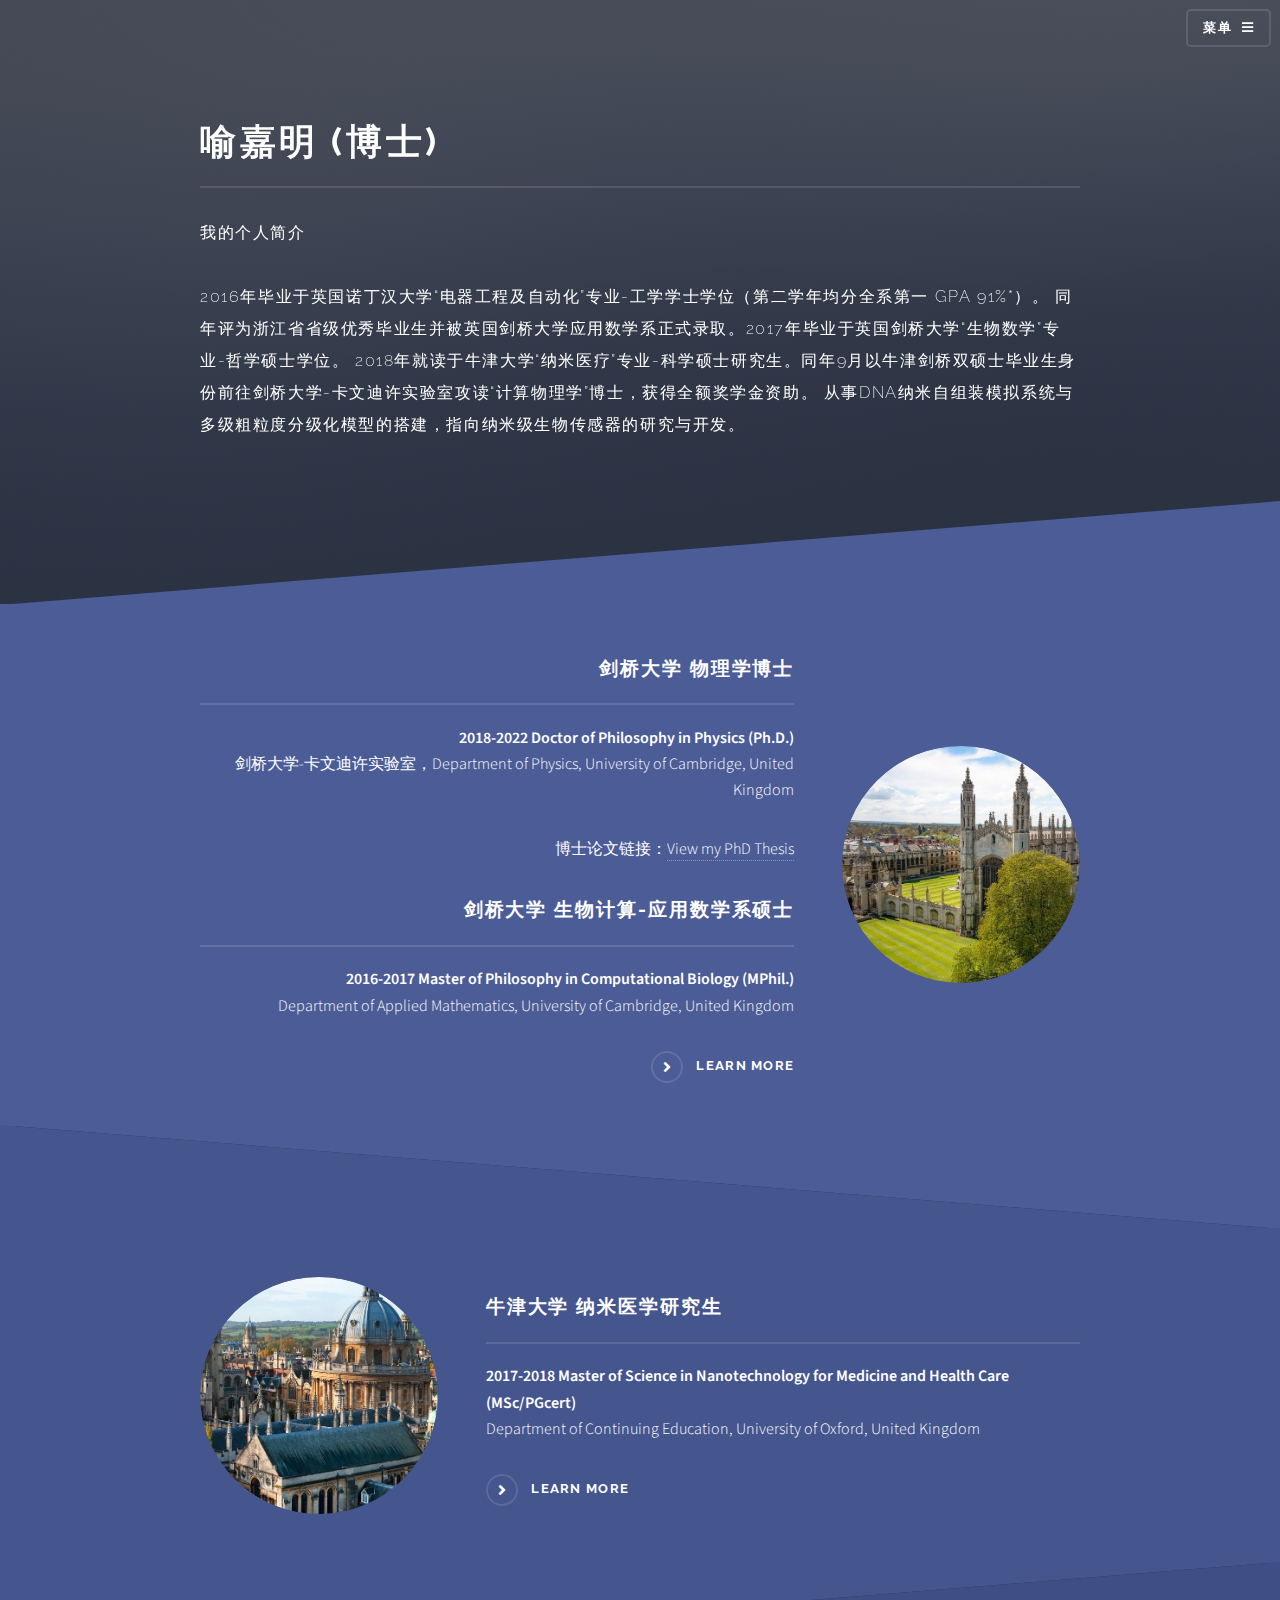
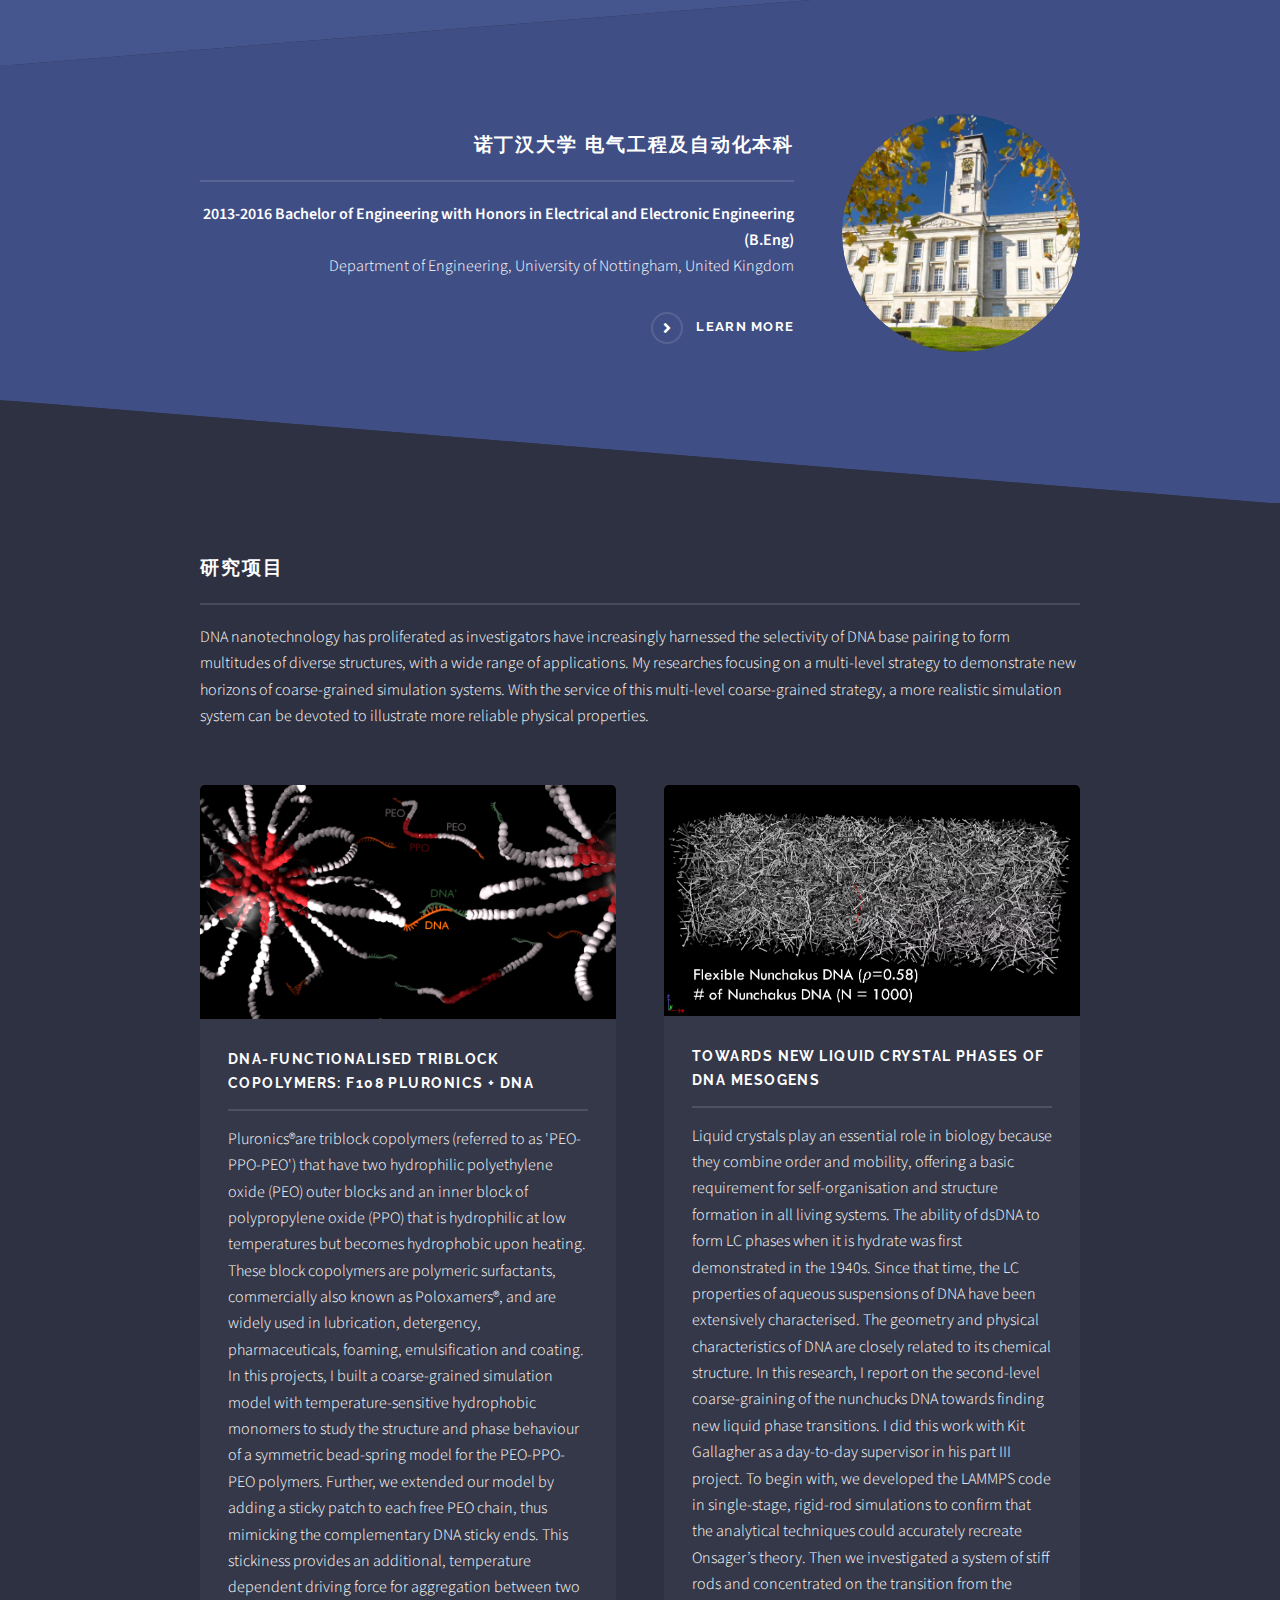
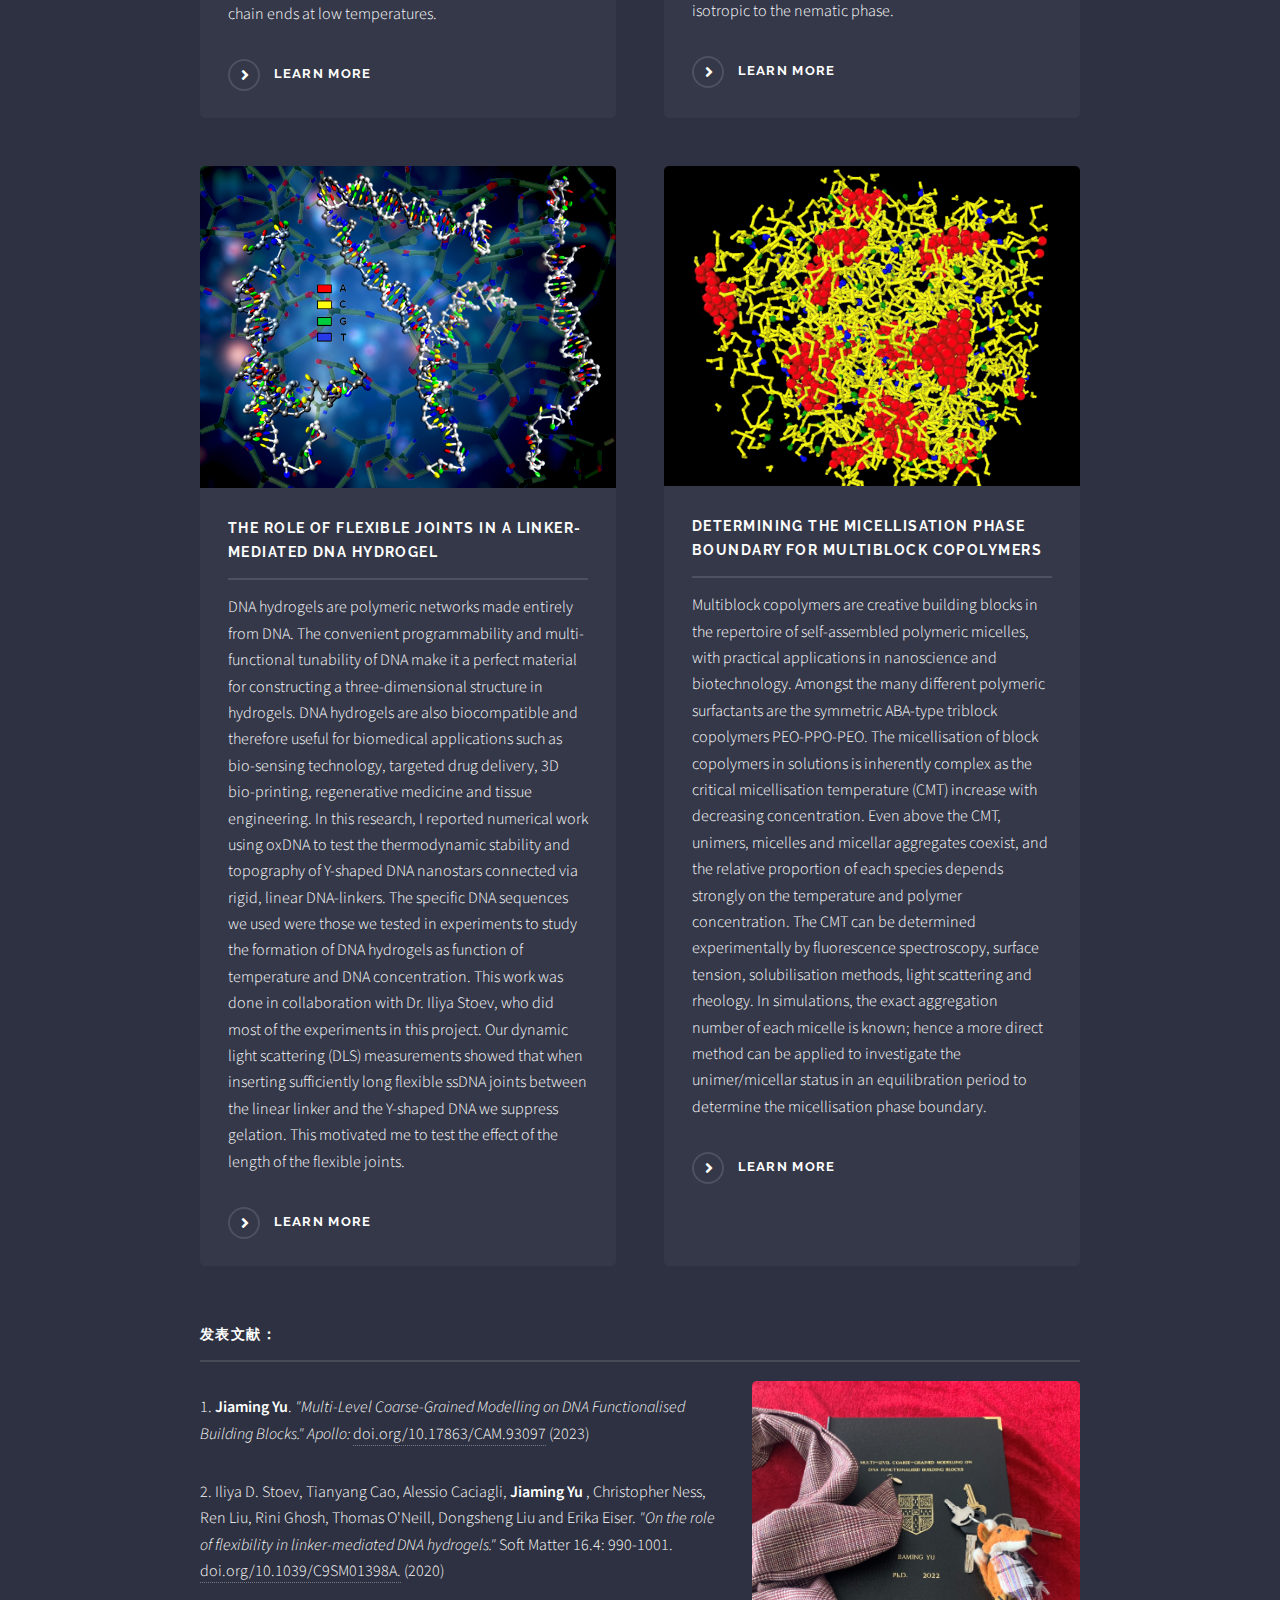
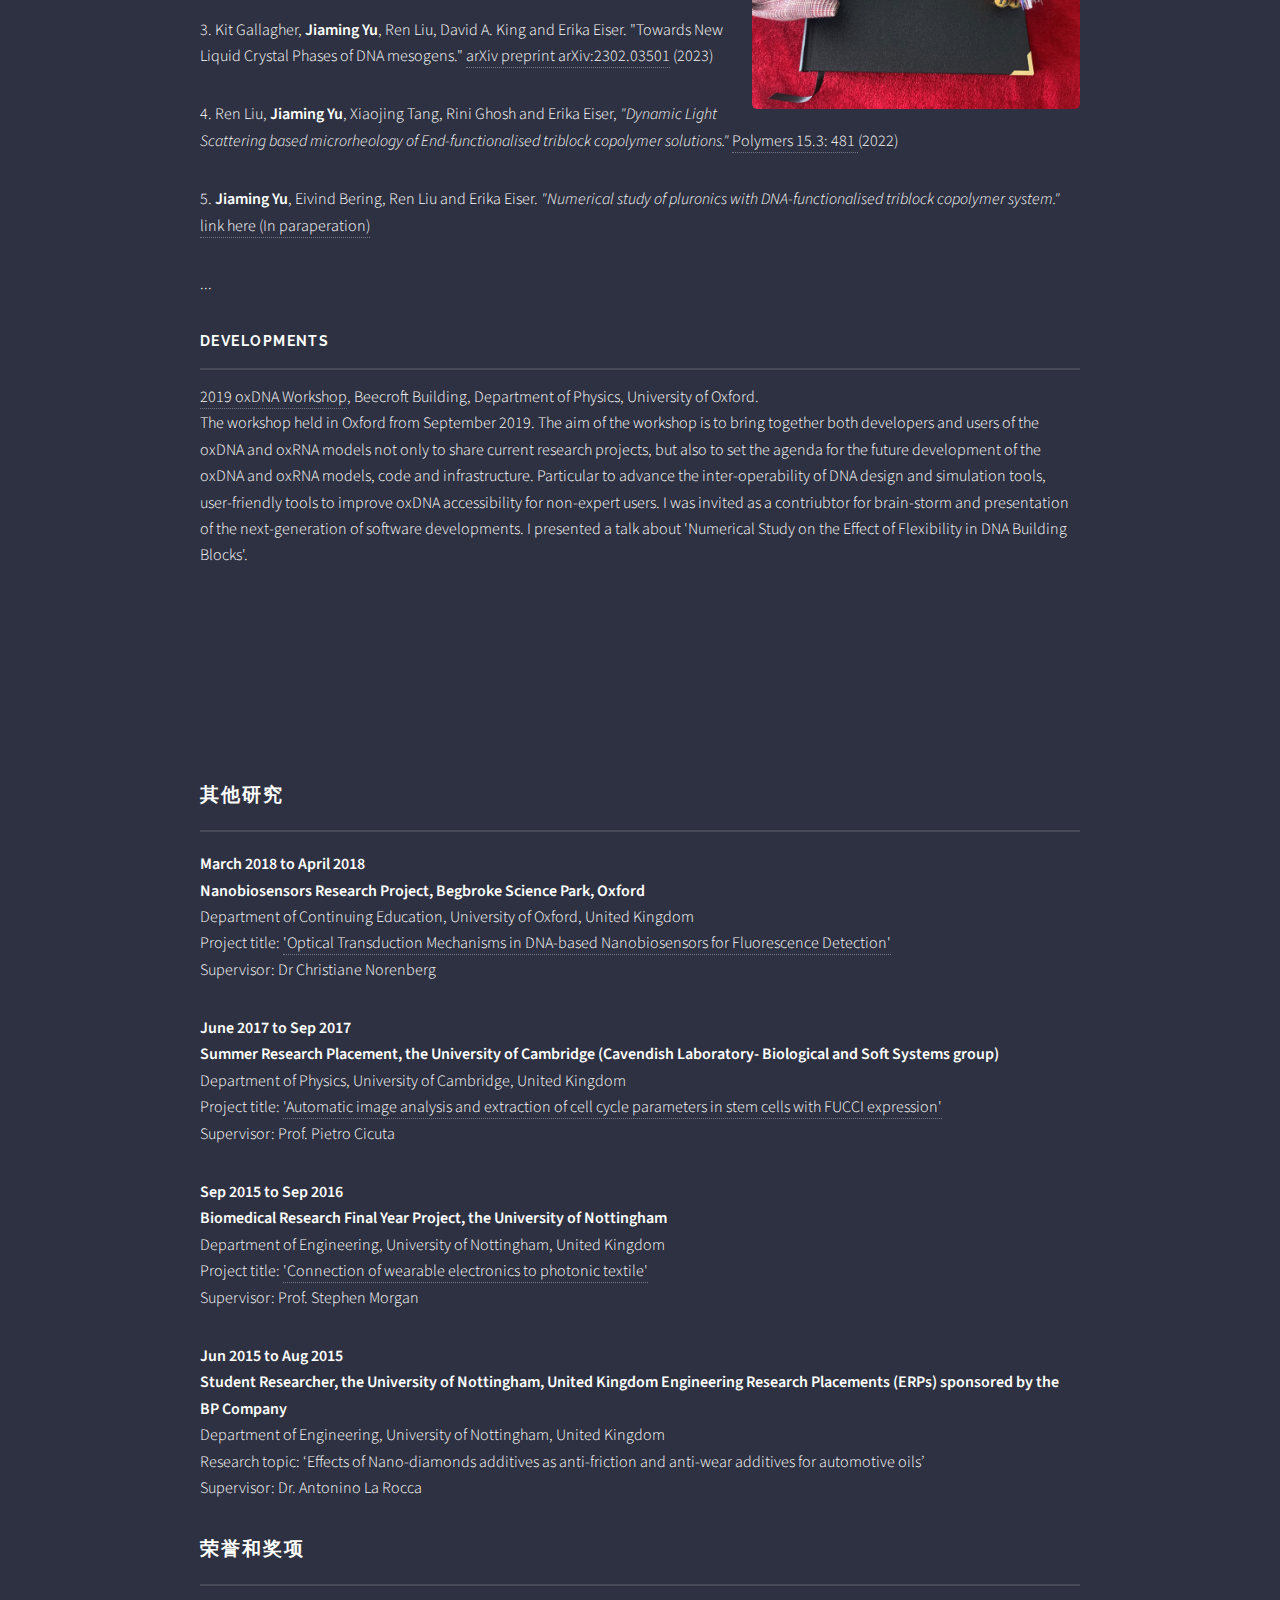
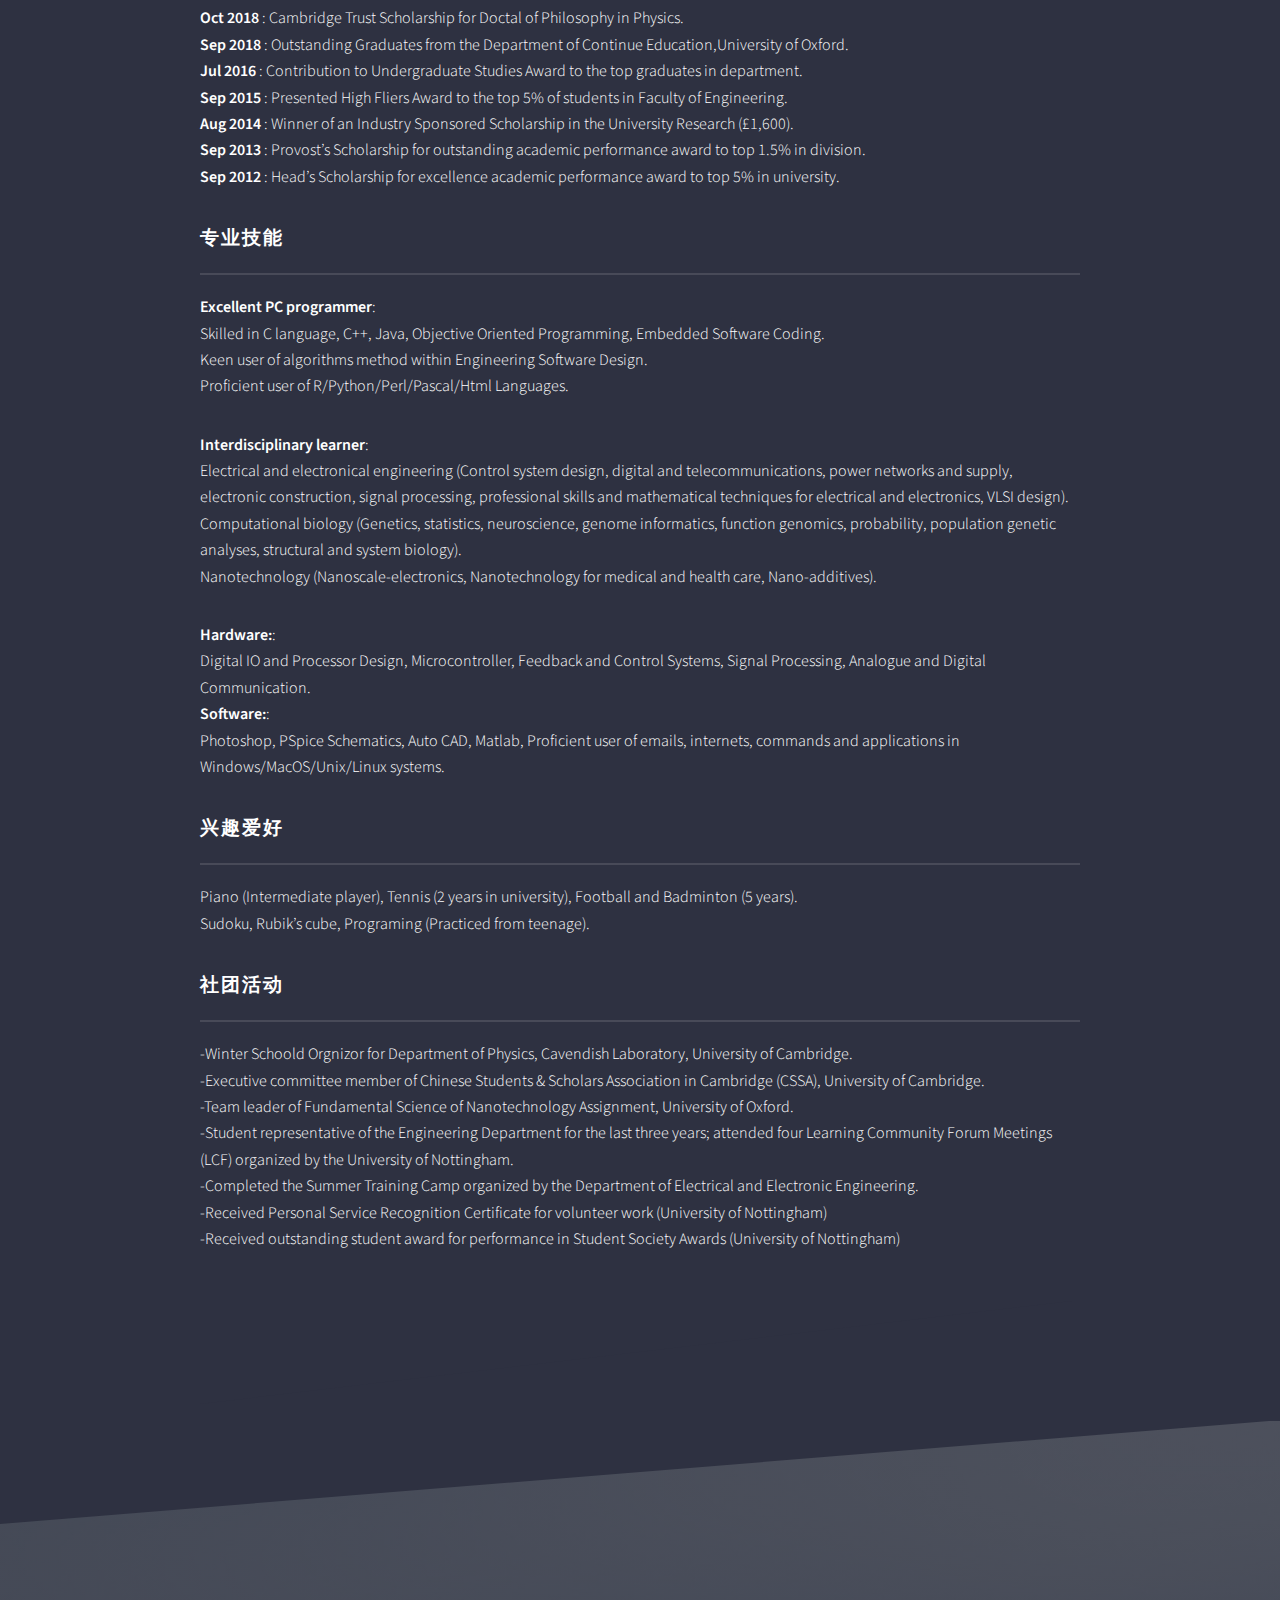
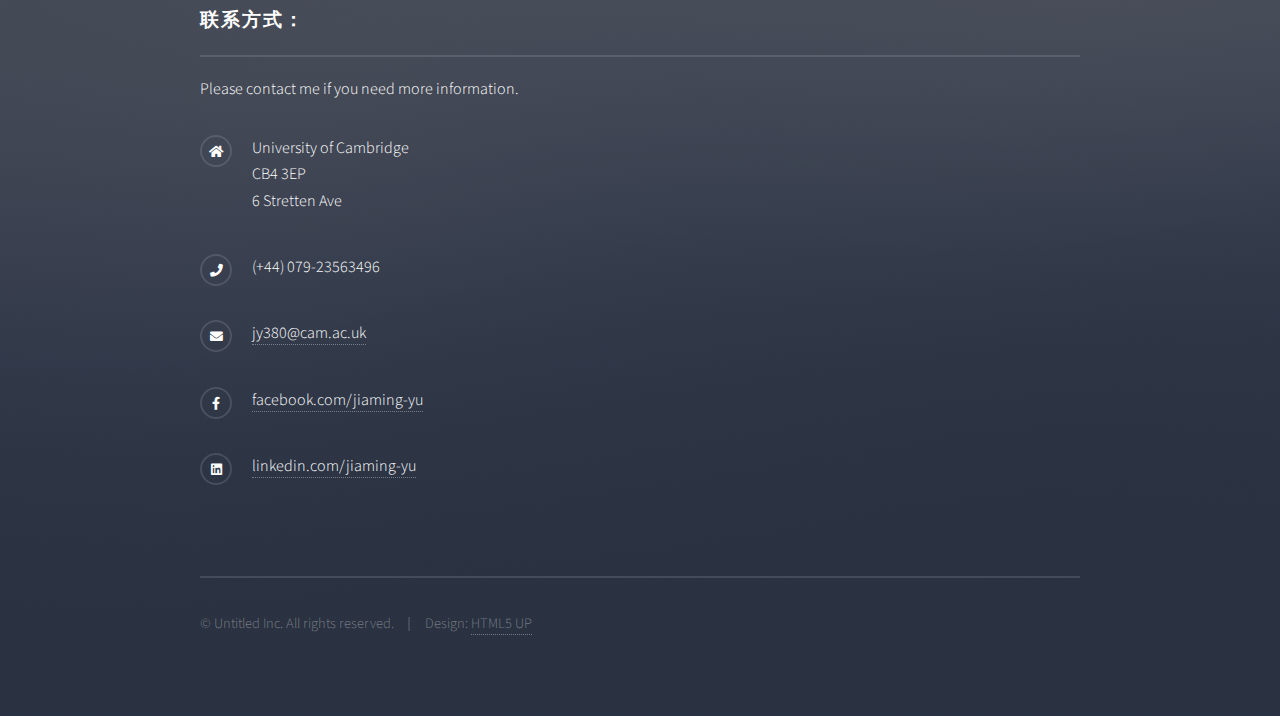
==== commit 5d70d1df: "updates" ====
--- a/index_ch.html
+++ b/index_ch.html
@@ -60,8 +60,8 @@
 									<div class="content">
 										<h2 class="major">剑桥大学 物理学博士</h2>
 										<b>2018-2022 Doctor of Philosophy in Physics (Ph.D.) </b>
-										<p>Department of Physics, University of Cambridge, United Kingdom</p>
-										<a href="https://www.repository.cam.ac.uk/handle/1810/345675">View my PhD Thesis</a>
+										<p>剑桥大学-卡文迪许实验室，Department of Physics, University of Cambridge, United Kingdom</p>
+										博士论文链接：<a href="https://www.repository.cam.ac.uk/handle/1810/345675">View my PhD Thesis</a>
 										<p></p>
 										<h2 class="major">剑桥大学 生物计算-应用数学系硕士</h2>
 										<b>2016-2017 Master of Philosophy in Computational Biology (MPhil.)</b>
@@ -288,12 +288,12 @@
 
 							<!--<h2 class="major">Languages</h2>
 							<p>Native Chinese, Proficient English. </p> -->
-							<h2 class="major">Interests</h2>
+							<h2 class="major">兴趣爱好</h2>
 							<p>Piano (Intermediate player), Tennis (2 years in university), Football and Badminton (5 years). <br>
-							Sudoku, Rubik’s cube, Programing (Practiced from teenage)
+							Sudoku, Rubik’s cube, Programing (Practiced from teenage).
 							</p>
 							
-							<h2 class="major">University Activities</h2>
+							<h2 class="major">社团活动</h2>
 							<p>	-Winter Schoold Orgnizor for Department of Physics, Cavendish Laboratory, University of Cambridge. <br>
 								-Executive committee member of Chinese Students & Scholars Association in
 								Cambridge (CSSA), University of Cambridge. <br>
